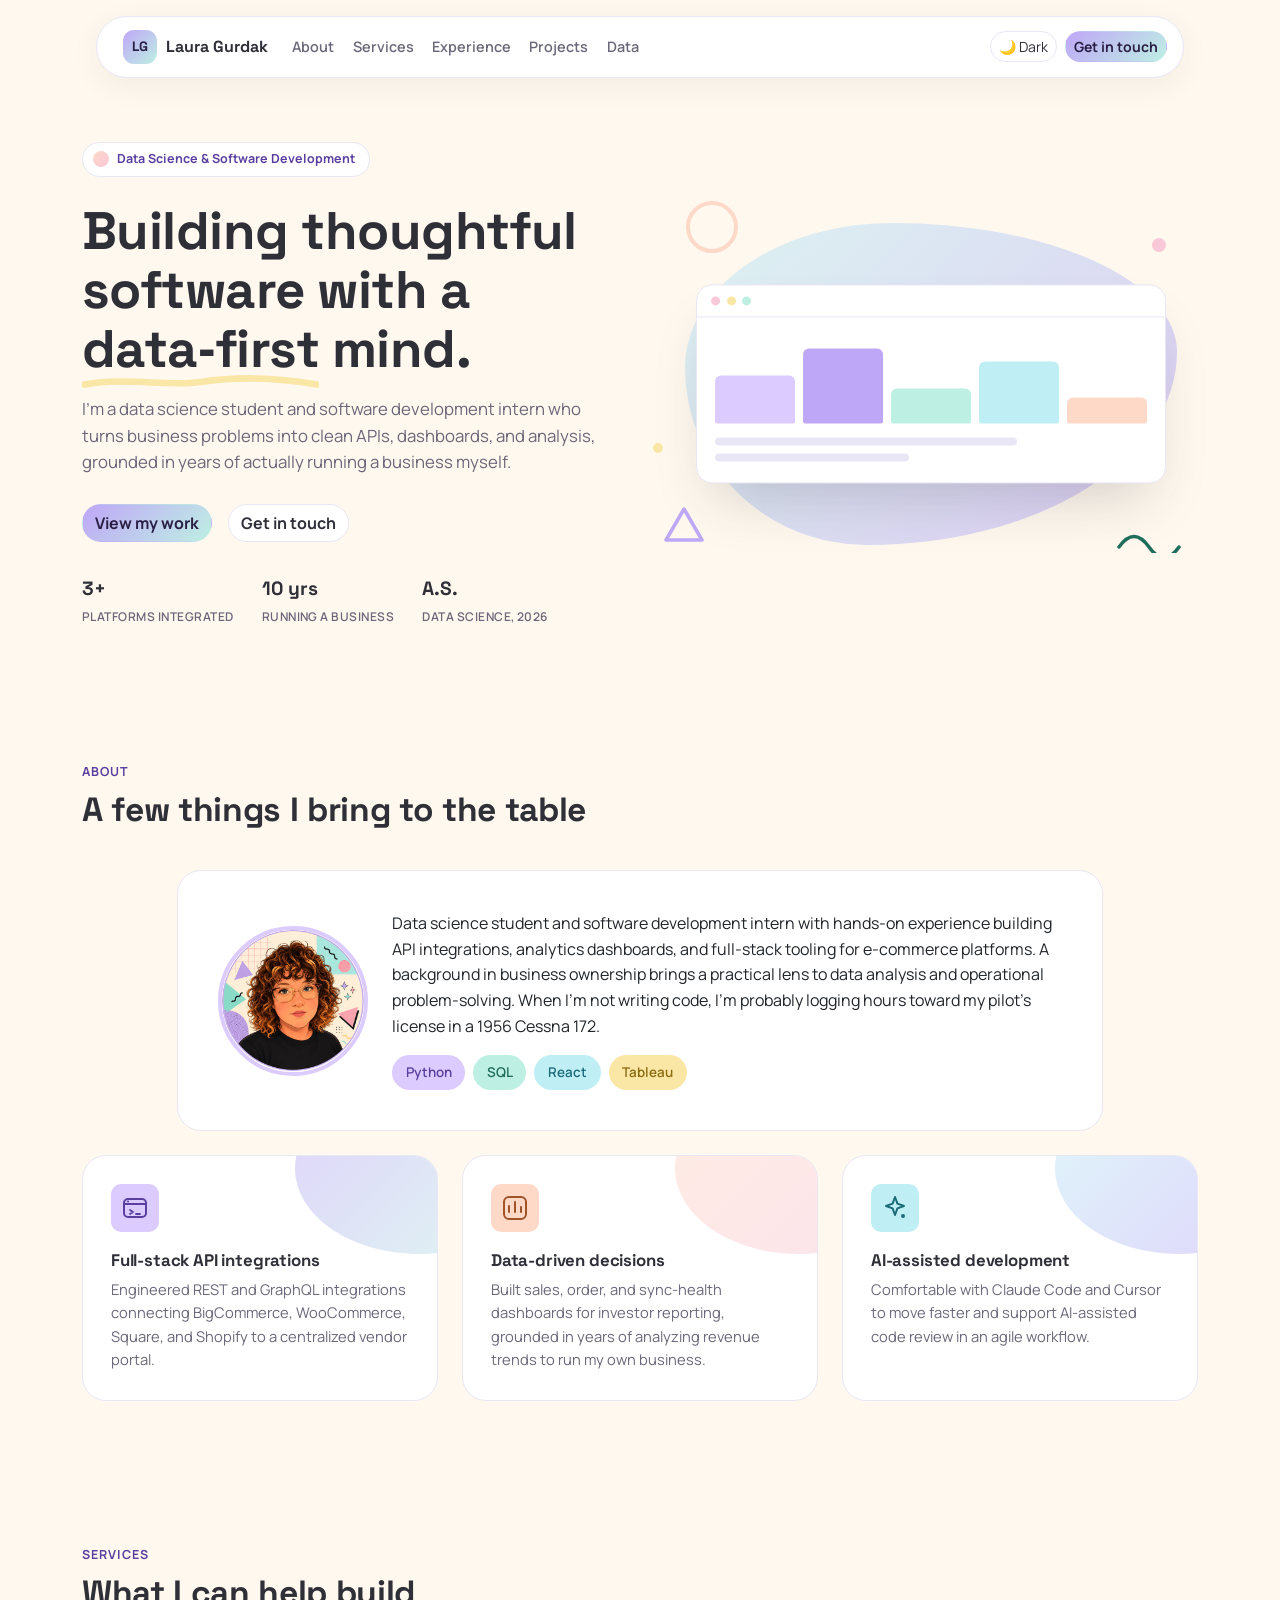
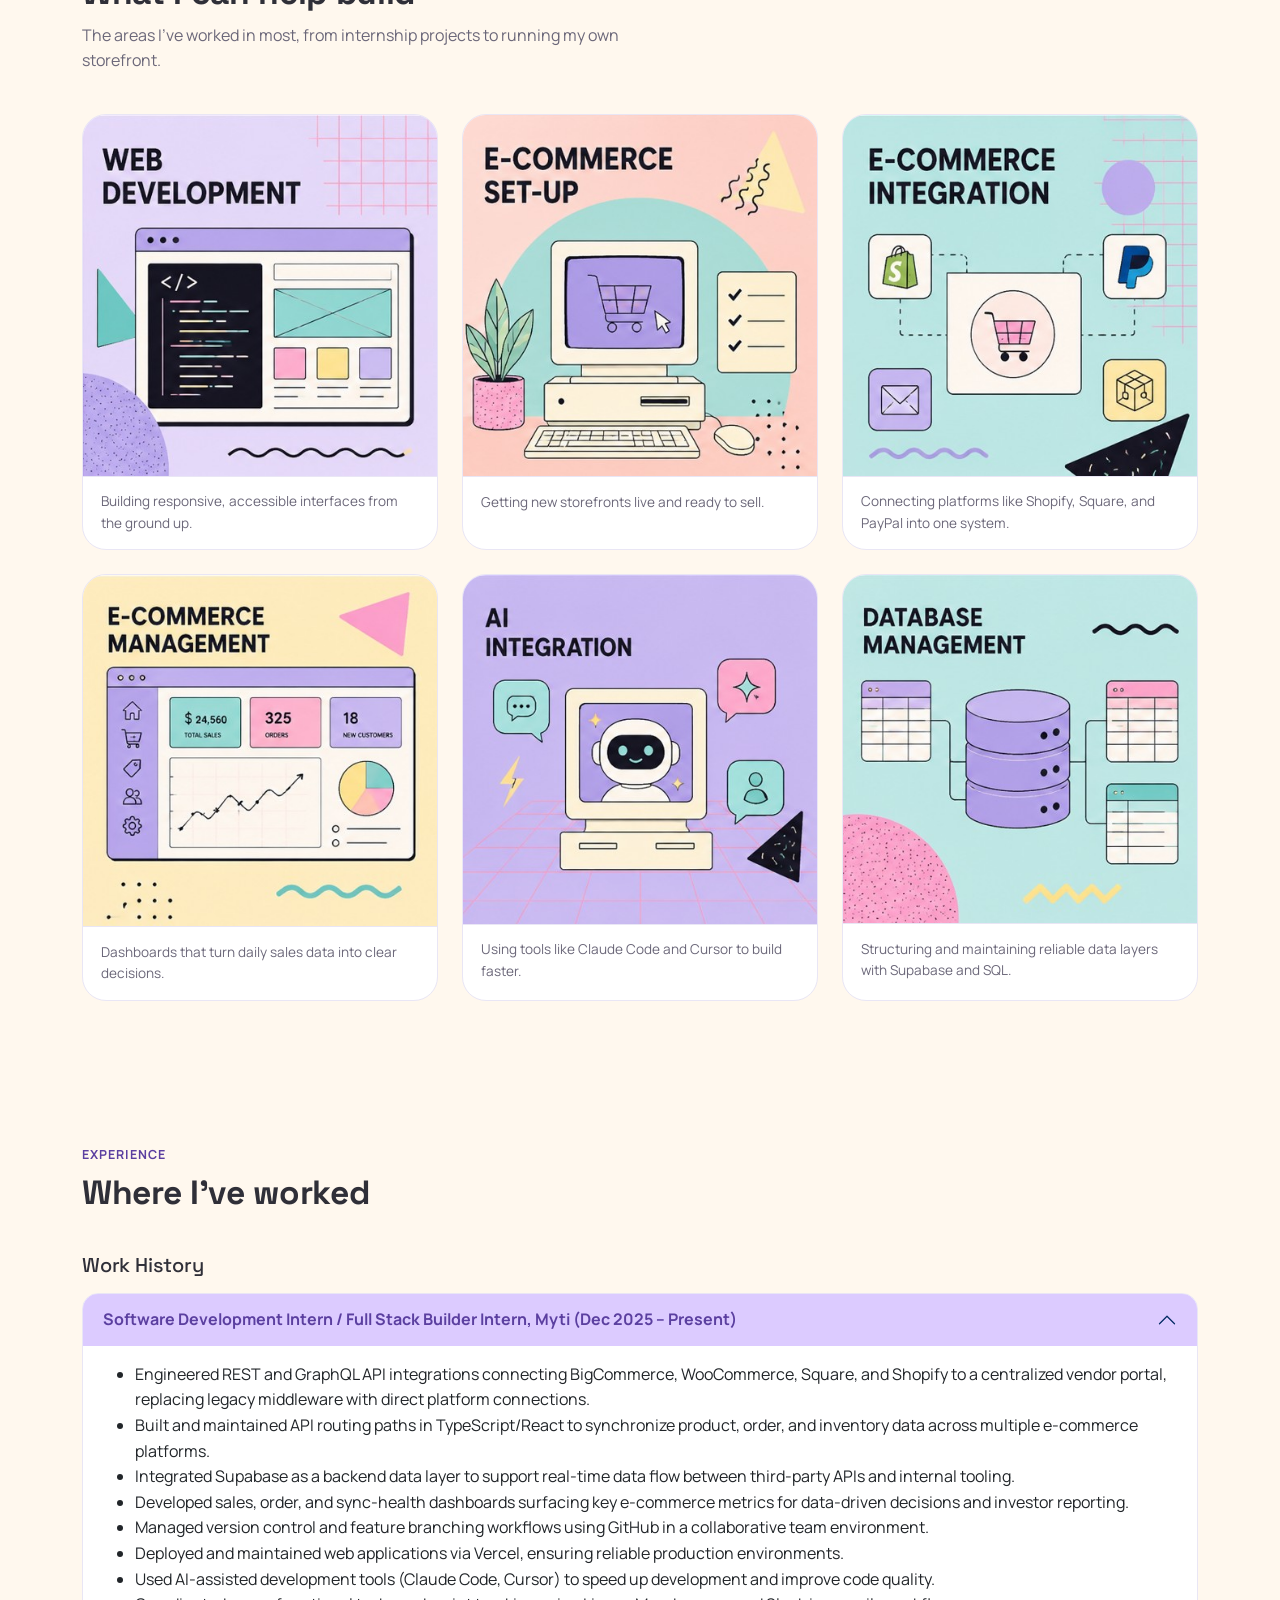
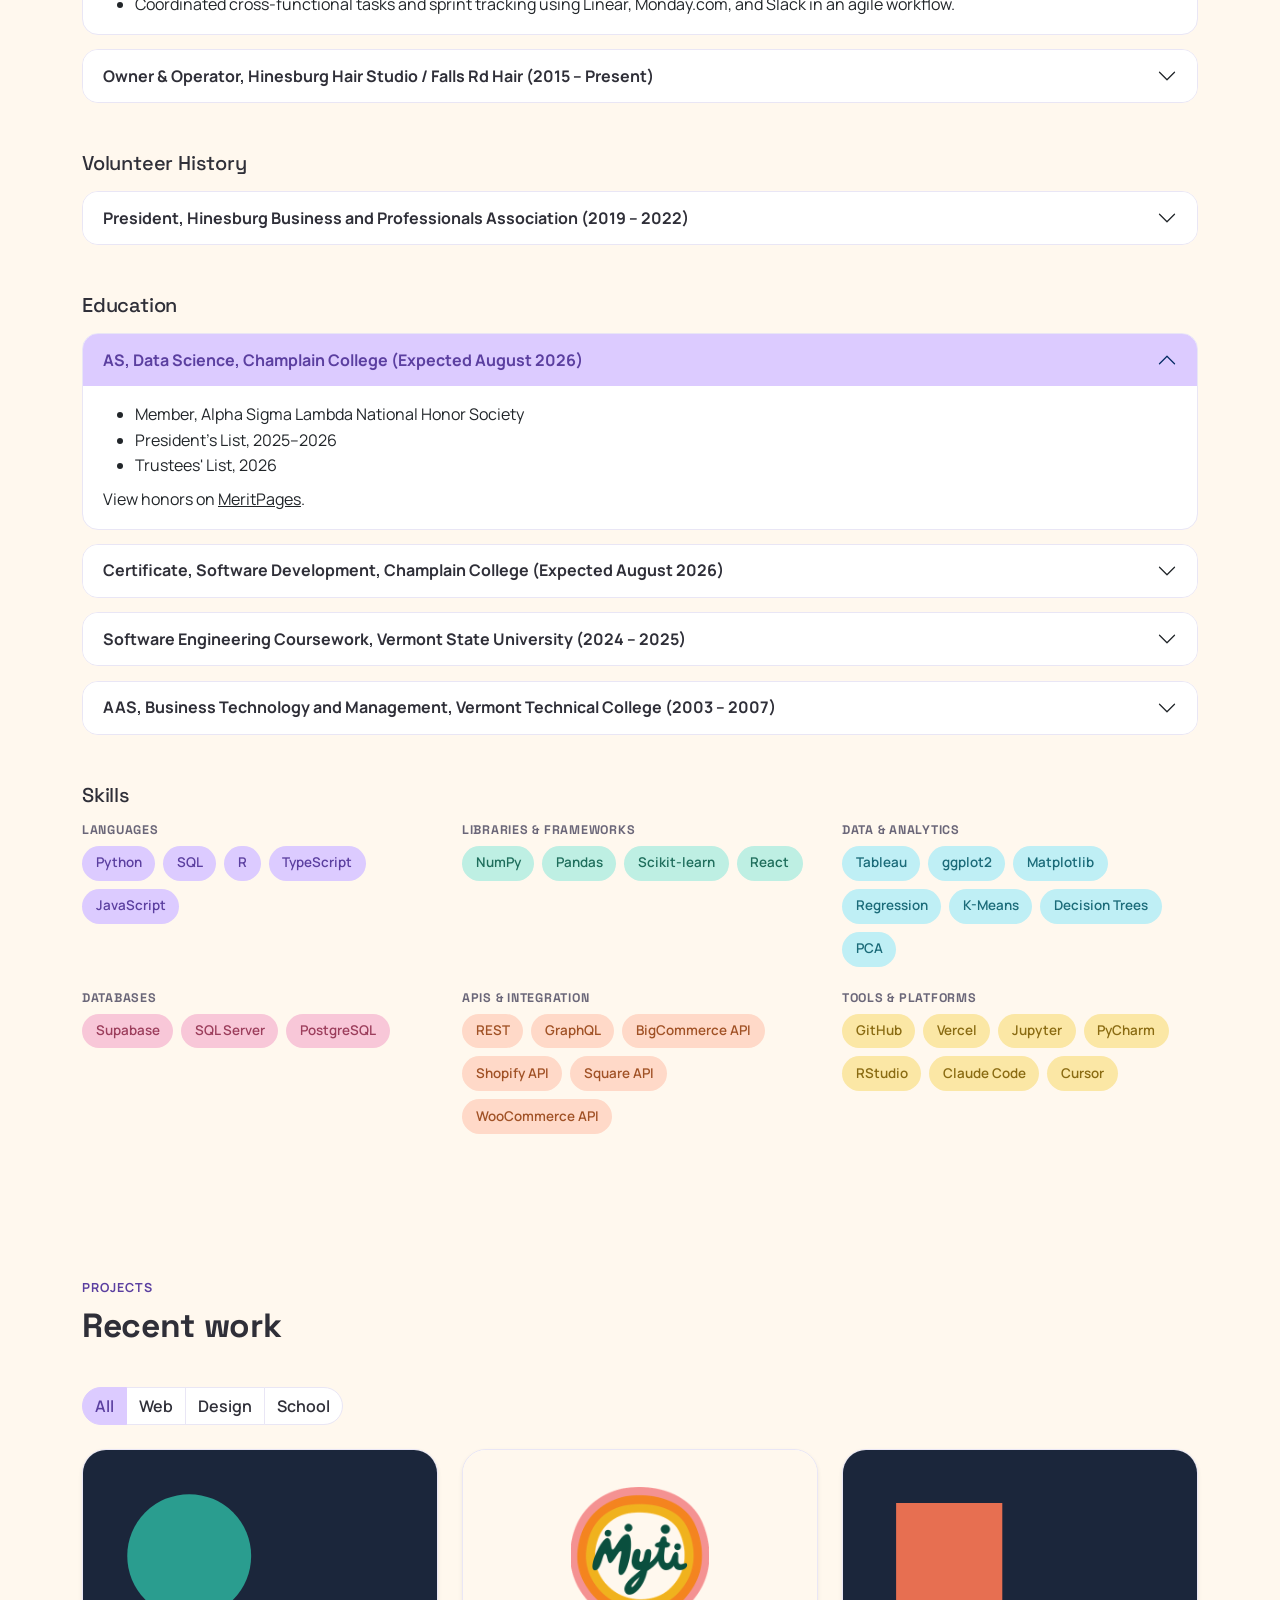
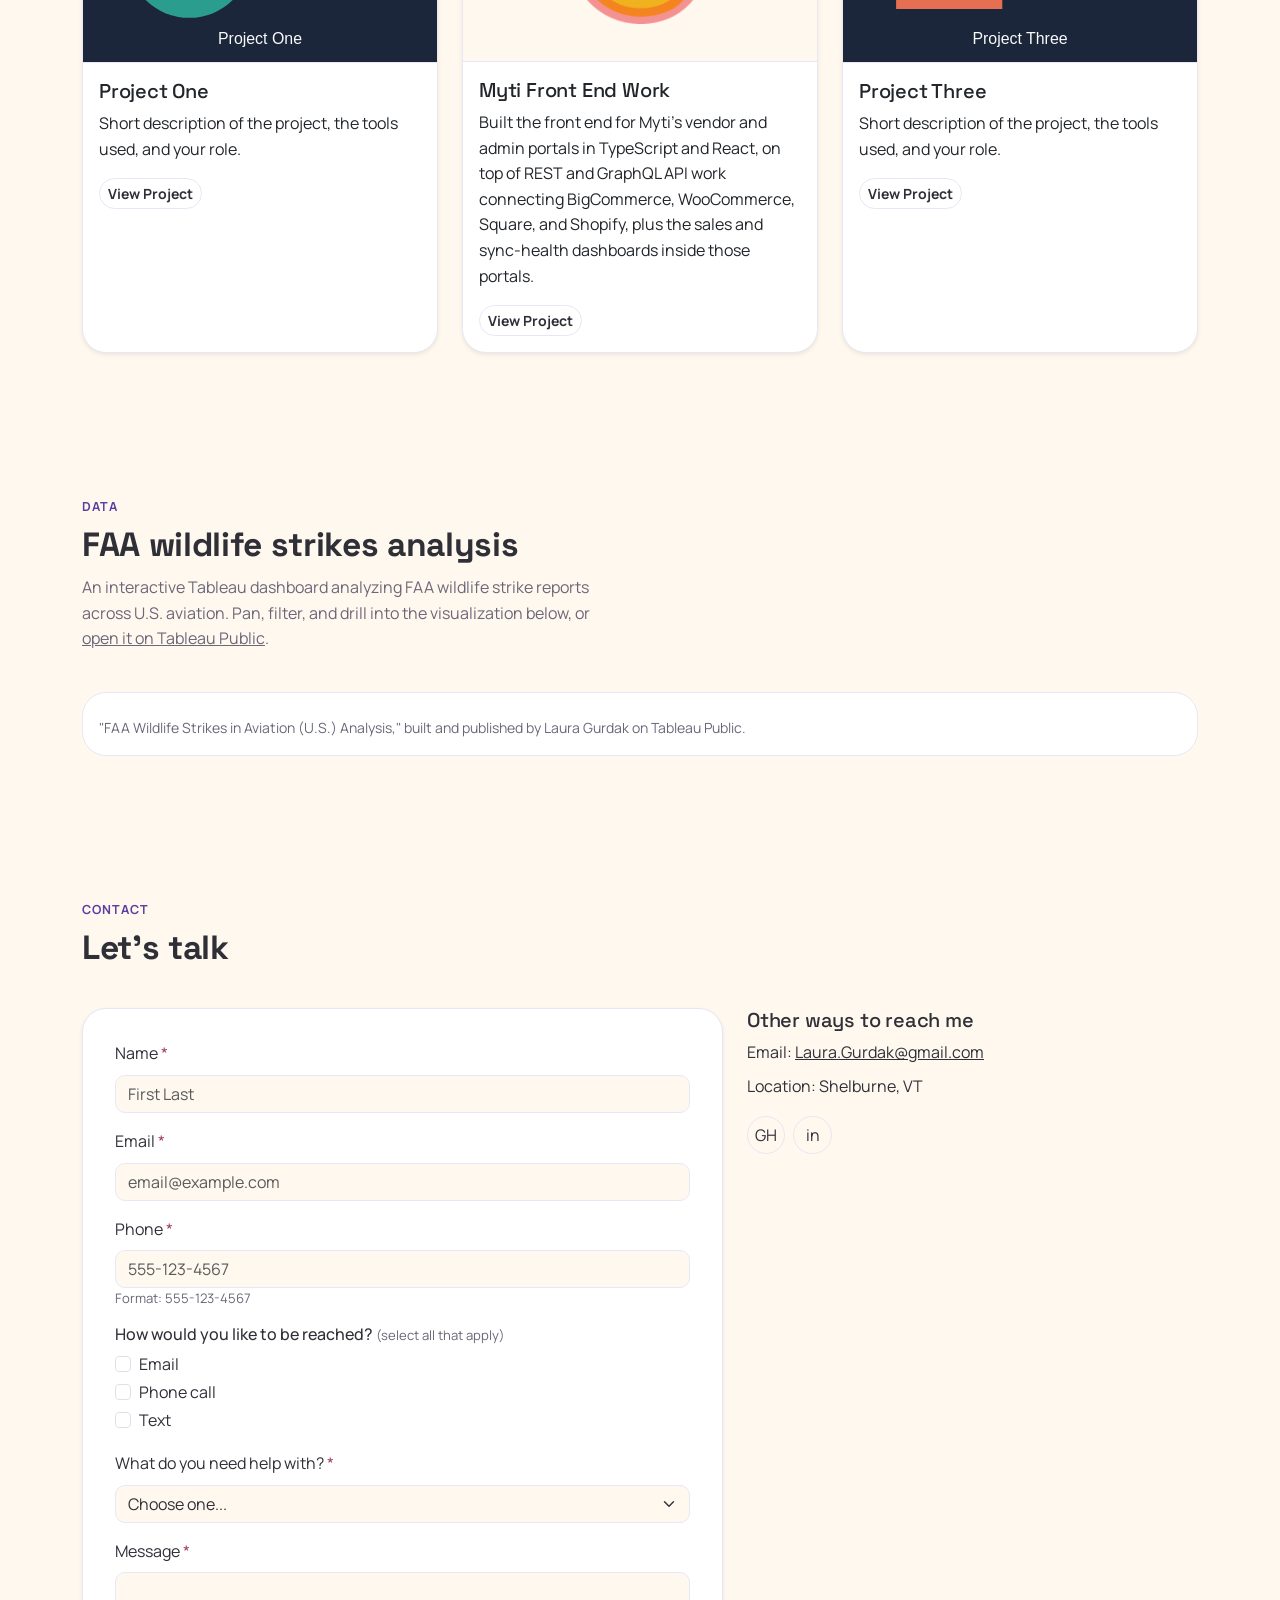
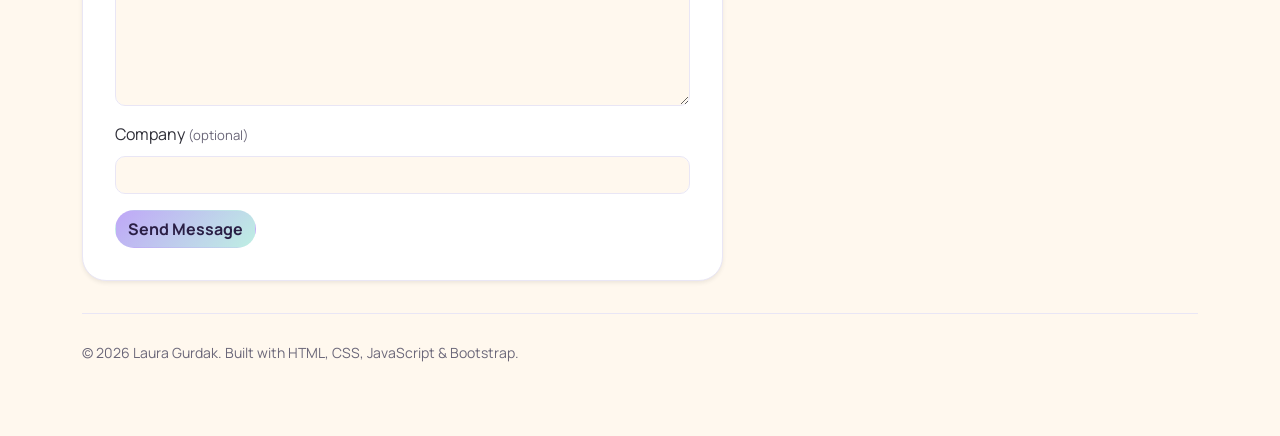
==== index.html @ e271d9fb "Remove trailing slashes on void elements for HTML5 validity W3C validator flagged XHTML-style self-c" ====
<!DOCTYPE html>
<html lang="en" data-bs-theme="light">
<head>
  <meta charset="UTF-8">
  <meta name="viewport" content="width=device-width, initial-scale=1.0">
  <title>Laura Gurdak | Interactive Resume</title>
  <meta name="description" content="Interactive resume and portfolio for Laura Gurdak, Data Science student at Champlain College.">
  <link rel="icon" type="image/svg+xml" href="images/favicon.svg">
  <link rel="icon" type="image/png" sizes="32x32" href="images/favicon-32.png">
  <link rel="apple-touch-icon" href="images/apple-touch-icon.png">
  <link href="https://cdn.jsdelivr.net/npm/bootstrap@5.3.3/dist/css/bootstrap.min.css" rel="stylesheet">
  <link rel="stylesheet" href="css/style.css">
</head>
<body data-bs-spy="scroll" data-bs-target="#primaryNav" data-bs-offset="120" tabindex="0">
  <a class="visually-hidden-focusable btn btn-dark position-absolute top-0 start-0 m-2" href="#main-content">Skip to main content</a>

  <!-- sticky nav: custom Bootstrap component combining navbar, navbar-nav,
       collapse/navbar-toggler, and btn classes into one persistent site-wide nav -->
  <div class="nav-shell">
    <nav class="navbar navbar-expand-lg site-nav" aria-label="Main navigation">
      <div class="container-fluid px-2">
        <a class="navbar-brand brand" href="#top">
          <span class="brand-mark" aria-hidden="true">LG</span>
          Laura Gurdak
        </a>
        <button class="navbar-toggler border-0" type="button" data-bs-toggle="collapse" data-bs-target="#mainNav" aria-controls="mainNav" aria-expanded="false" aria-label="Toggle navigation">
          <span class="navbar-toggler-icon"></span>
        </button>
        <div class="collapse navbar-collapse justify-content-between" id="mainNav">
          <ul class="navbar-nav" id="primaryNav">
            <li class="nav-item"><a class="nav-link" href="#about">About</a></li>
            <li class="nav-item"><a class="nav-link" href="#services">Services</a></li>
            <li class="nav-item"><a class="nav-link" href="#experience">Experience</a></li>
            <li class="nav-item"><a class="nav-link" href="#projects">Projects</a></li>
            <li class="nav-item"><a class="nav-link" href="#data">Data</a></li>
          </ul>
          <div class="d-flex align-items-center gap-2 mt-3 mt-lg-0 mb-2 mb-lg-0">
            <button id="themeToggle" type="button" class="btn btn-sm theme-toggle-btn" aria-pressed="false">🌙 Dark</button>
            <a href="#contact" class="btn btn-sm btn-gradient">Get in touch</a>
          </div>
        </div>
      </div>
    </nav>
  </div>

  <main id="main-content">
    <!-- Hero -->
    <section id="top" class="hero">
      <div class="container">
        <div class="row align-items-center g-5">
          <div class="col-12 col-lg-6">
            <span class="eyebrow-pill"><span class="swatch" aria-hidden="true"></span> Data Science &amp; Software Development</span>
            <h1>
              Building thoughtful software with a
              <span class="hero-underline">data&#8209;first<svg viewBox="0 0 200 12" preserveAspectRatio="none" aria-hidden="true"><path d="M2 8 C 40 2, 70 10, 100 6 S 160 2, 198 8" fill="none" stroke="var(--butter)" stroke-width="5" stroke-linecap="round"/></svg></span>
              mind.
            </h1>
            <p class="hero-sub">
              I'm a data science student and software development intern who turns business
              problems into clean APIs, dashboards, and analysis, grounded in years of actually
              running a business myself.
            </p>
            <div class="d-flex gap-3 flex-wrap">
              <a href="#projects" class="btn btn-gradient">View my work</a>
              <a href="#contact" class="btn btn-outline-theme">Get in touch</a>
            </div>
            <div class="hero-meta">
              <div><strong>3+</strong><span>Platforms integrated</span></div>
              <div><strong>10 yrs</strong><span>Running a business</span></div>
              <div><strong>A.S.</strong><span>Data Science, 2026</span></div>
            </div>
          </div>

          <div class="col-12 col-lg-6">
            <div class="hero-art" aria-hidden="true">
              <div class="hero-blob"></div>

              <svg class="deco deco-ring deco-float" viewBox="0 0 54 54"><circle cx="27" cy="27" r="24" fill="none" stroke="var(--peach)" stroke-width="4"/></svg>
              <div class="deco deco-dot-1"></div>
              <svg class="deco deco-triangle deco-float" width="40" height="36" viewBox="0 0 40 36"><path d="M20 2 L38 33 L2 33 Z" fill="none" stroke="var(--lavender)" stroke-width="3.5" stroke-linejoin="round"/></svg>
              <svg class="deco deco-squiggle" width="70" height="24" viewBox="0 0 70 24"><path d="M2 18 C 12 4, 22 4, 32 18 S 52 32, 62 18" fill="none" stroke="var(--mint-ink)" stroke-width="3.5" stroke-linecap="round"/></svg>
              <div class="deco deco-dot-2 deco-float"></div>

              <div class="hero-browser">
                <div class="hero-browser__chrome"><i></i><i></i><i></i></div>
                <div class="hero-browser__body">
                  <div class="hero-bars"><i></i><i></i><i></i><i></i><i></i></div>
                  <div class="hero-lines"><span></span><span></span></div>
                </div>
              </div>
            </div>
          </div>
        </div>
      </div>
    </section>

    <!-- About: intro card + highlight cards -->
    <section id="about" class="content-section" aria-labelledby="aboutHeading">
      <div class="container">
        <div class="section-head">
          <span class="section-eyebrow">About</span>
          <h2 id="aboutHeading" class="section-title">A few things I bring to the table</h2>
        </div>

        <div class="row justify-content-center mb-4">
          <div class="col-12 col-lg-10">
            <div class="card profile-card p-4">
              <div class="card-body d-lg-flex align-items-center gap-4">
                <figure class="mb-3 mb-lg-0 flex-shrink-0">
                  <img src="images/avatar.png" alt="Cartoon illustrated portrait of Laura Gurdak with curly hair and glasses, set against a pastel Memphis-pattern background" class="profile-card__avatar rounded-circle img-fluid mx-auto d-block" width="480" height="480">
                  <figcaption class="visually-hidden">Generated with ChatGPT (OpenAI) from a custom prompt by Laura Gurdak, 2026.</figcaption>
                </figure>
                <div>
                  <p class="mb-3">
                    Data science student and software development intern with hands-on experience building
                    API integrations, analytics dashboards, and full-stack tooling for e-commerce platforms.
                    A background in business ownership brings a practical lens to data analysis and
                    operational problem-solving. When I'm not writing code, I'm probably logging hours toward
                    my pilot's license in a 1956 Cessna 172.
                  </p>
                  <div class="d-flex flex-wrap gap-2">
                    <span class="chip chip-lilac">Python</span>
                    <span class="chip chip-mint">SQL</span>
                    <span class="chip chip-aqua">React</span>
                    <span class="chip chip-butter">Tableau</span>
                  </div>
                </div>
              </div>
            </div>
          </div>
        </div>

        <div class="row row-cols-1 row-cols-md-3 g-4">
          <div class="col">
            <div class="feature-card">
              <div class="feature-card__corner feature-card__corner--lav-mint"></div>
              <div class="feature-card__icon feature-card__icon--lilac">
                <svg width="26" height="26" viewBox="0 0 26 26" fill="none" aria-hidden="true"><rect x="2" y="4" width="22" height="18" rx="4" stroke="var(--lavender-ink)" stroke-width="2"/><path d="M2 9h22" stroke="var(--lavender-ink)" stroke-width="2"/><circle cx="6" cy="6.5" r="1" fill="var(--lavender-ink)"/><path d="M8 15l3 2-3 2M14 19h4" stroke="var(--lavender-ink)" stroke-width="1.8" stroke-linecap="round" stroke-linejoin="round"/></svg>
              </div>
              <h3>Full-stack API integrations</h3>
              <p>Engineered REST and GraphQL integrations connecting BigCommerce, WooCommerce, Square, and Shopify to a centralized vendor portal.</p>
            </div>
          </div>
          <div class="col">
            <div class="feature-card">
              <div class="feature-card__corner feature-card__corner--peach-pink"></div>
              <div class="feature-card__icon feature-card__icon--peach">
                <svg width="26" height="26" viewBox="0 0 26 26" fill="none" aria-hidden="true"><rect x="2" y="2" width="22" height="22" rx="5" stroke="var(--peach-ink)" stroke-width="2"/><path d="M7 17V11M13 17V7M19 17v-5" stroke="var(--peach-ink)" stroke-width="2" stroke-linecap="round"/></svg>
              </div>
              <h3>Data-driven decisions</h3>
              <p>Built sales, order, and sync-health dashboards for investor reporting, grounded in years of analyzing revenue trends to run my own business.</p>
            </div>
          </div>
          <div class="col">
            <div class="feature-card">
              <div class="feature-card__corner feature-card__corner--aqua-lav"></div>
              <div class="feature-card__icon feature-card__icon--aqua">
                <svg width="26" height="26" viewBox="0 0 26 26" fill="none" aria-hidden="true"><path d="M13 2l2.4 6.6L22 11l-6.6 2.4L13 20l-2.4-6.6L4 11l6.6-2.4L13 2z" stroke="var(--aqua-ink)" stroke-width="2" stroke-linejoin="round"/><circle cx="21" cy="21" r="2" fill="var(--aqua-ink)"/></svg>
              </div>
              <h3>AI-assisted development</h3>
              <p>Comfortable with Claude Code and Cursor to move faster and support AI-assisted code review in an agile workflow.</p>
            </div>
          </div>
        </div>
      </div>
    </section>

    <!-- Services: illustrated tiles -->
    <section id="services" class="content-section" aria-labelledby="servicesHeading">
      <div class="container">
        <div class="section-head">
          <span class="section-eyebrow">Services</span>
          <h2 id="servicesHeading" class="section-title">What I can help build</h2>
          <p>The areas I've worked in most, from internship projects to running my own storefront.</p>
          <p class="visually-hidden">Illustrations below generated with ChatGPT (OpenAI) from custom prompts by Laura Gurdak, 2026.</p>
        </div>

        <div class="row row-cols-1 row-cols-sm-2 row-cols-lg-3 g-4">
          <div class="col">
            <figure class="service-tile m-0">
              <img src="images/services1.jpg" alt="Illustration of a browser window with a code editor and layout blocks, representing web development" class="img-fluid" loading="lazy">
              <figcaption>Building responsive, accessible interfaces from the ground up. <span class="figcaption-credit">(ChatGPT-generated illustration)</span></figcaption>
            </figure>
          </div>
          <div class="col">
            <figure class="service-tile m-0">
              <img src="images/services2.jpg" alt="Illustration of a desktop computer displaying a shopping cart icon, representing e-commerce set up" class="img-fluid" loading="lazy">
              <figcaption>Getting new storefronts live and ready to sell. <span class="figcaption-credit">(ChatGPT-generated illustration)</span></figcaption>
            </figure>
          </div>
          <div class="col">
            <figure class="service-tile m-0">
              <img src="images/services3.jpg" alt="Illustration of a shopping cart connected to Shopify, PayPal, email, and shipping icons, representing e-commerce integration" class="img-fluid" loading="lazy">
              <figcaption>Connecting platforms like Shopify, Square, and PayPal into one system. <span class="figcaption-credit">(ChatGPT-generated illustration)</span></figcaption>
            </figure>
          </div>
          <div class="col">
            <figure class="service-tile m-0">
              <img src="images/services4.jpg" alt="Illustration of a dashboard with sales totals, order counts, and a trend chart, representing e-commerce management" class="img-fluid" loading="lazy">
              <figcaption>Dashboards that turn daily sales data into clear decisions. <span class="figcaption-credit">(ChatGPT-generated illustration)</span></figcaption>
            </figure>
          </div>
          <div class="col">
            <figure class="service-tile m-0">
              <img src="images/services5.jpg" alt="Illustration of a friendly robot assistant on a computer screen, representing AI integration" class="img-fluid" loading="lazy">
              <figcaption>Using tools like Claude Code and Cursor to build faster. <span class="figcaption-credit">(ChatGPT-generated illustration)</span></figcaption>
            </figure>
          </div>
          <div class="col">
            <figure class="service-tile m-0">
              <img src="images/services6.jpg" alt="Illustration of a database connected to data tables, representing database management" class="img-fluid" loading="lazy">
              <figcaption>Structuring and maintaining reliable data layers with Supabase and SQL. <span class="figcaption-credit">(ChatGPT-generated illustration)</span></figcaption>
            </figure>
          </div>
        </div>
      </div>
    </section>

    <!-- Experience: work history, education, and skills -->
    <section id="experience" class="content-section" aria-labelledby="experienceHeading">
      <div class="container">
        <div class="section-head">
          <span class="section-eyebrow">Experience</span>
          <h2 id="experienceHeading" class="section-title">Where I've worked</h2>
        </div>

        <div class="mb-5">
          <h3 class="h5 mb-3">Work History</h3>
          <div class="accordion" id="experienceAccordion">
            <div class="accordion-item">
              <h4 class="accordion-header" id="exp1Heading">
                <button class="accordion-button" type="button" data-bs-toggle="collapse" data-bs-target="#exp1Collapse" aria-expanded="true" aria-controls="exp1Collapse">
                  Software Development Intern / Full Stack Builder Intern, Myti (Dec 2025 &ndash; Present)
                </button>
              </h4>
              <div id="exp1Collapse" class="accordion-collapse collapse show" role="region" aria-labelledby="exp1Heading" data-bs-parent="#experienceAccordion">
                <div class="accordion-body">
                  <ul class="mb-0">
                    <li>Engineered REST and GraphQL API integrations connecting BigCommerce, WooCommerce, Square, and Shopify to a centralized vendor portal, replacing legacy middleware with direct platform connections.</li>
                    <li>Built and maintained API routing paths in TypeScript/React to synchronize product, order, and inventory data across multiple e-commerce platforms.</li>
                    <li>Integrated Supabase as a backend data layer to support real-time data flow between third-party APIs and internal tooling.</li>
                    <li>Developed sales, order, and sync-health dashboards surfacing key e-commerce metrics for data-driven decisions and investor reporting.</li>
                    <li>Managed version control and feature branching workflows using GitHub in a collaborative team environment.</li>
                    <li>Deployed and maintained web applications via Vercel, ensuring reliable production environments.</li>
                    <li>Used AI-assisted development tools (Claude Code, Cursor) to speed up development and improve code quality.</li>
                    <li>Coordinated cross-functional tasks and sprint tracking using Linear, Monday.com, and Slack in an agile workflow.</li>
                  </ul>
                </div>
              </div>
            </div>
            <div class="accordion-item">
              <h4 class="accordion-header" id="exp2Heading">
                <button class="accordion-button collapsed" type="button" data-bs-toggle="collapse" data-bs-target="#exp2Collapse" aria-expanded="false" aria-controls="exp2Collapse">
                  Owner &amp; Operator, Hinesburg Hair Studio / Falls Rd Hair (2015 &ndash; Present)
                </button>
              </h4>
              <div id="exp2Collapse" class="accordion-collapse collapse" role="region" aria-labelledby="exp2Heading" data-bs-parent="#experienceAccordion">
                <div class="accordion-body">
                  <ul class="mb-0">
                    <li>Owned and operated a client-facing service business, managing payroll, scheduling, inventory, vendor relationships, and financial reporting.</li>
                    <li>Analyzed revenue trends and operational data to inform staffing decisions and service pricing strategy.</li>
                    <li>Transitioned to independent practice in 2025.</li>
                  </ul>
                </div>
              </div>
            </div>
          </div>
        </div>

        <div class="mb-5">
          <h3 class="h5 mb-3">Volunteer History</h3>
          <div class="accordion" id="volunteerAccordion">
            <div class="accordion-item">
              <h4 class="accordion-header" id="volunteer1Heading">
                <button class="accordion-button collapsed" type="button" data-bs-toggle="collapse" data-bs-target="#volunteer1Collapse" aria-expanded="false" aria-controls="volunteer1Collapse">
                  President, Hinesburg Business and Professionals Association (2019 &ndash; 2022)
                </button>
              </h4>
              <div id="volunteer1Collapse" class="accordion-collapse collapse" role="region" aria-labelledby="volunteer1Heading" data-bs-parent="#volunteerAccordion">
                <div class="accordion-body">
                  <ul class="mb-0">
                    <li>Led a regional professional organization overseeing member engagement, event coordination, and community business advocacy.</li>
                    <li>Managed organizational communications, scheduling, and stakeholder relations across the local business community.</li>
                    <li>Co-organized a community economic stimulus event during the 2020 pandemic shutdown to support local Hinesburg businesses.</li>
                  </ul>
                </div>
              </div>
            </div>
          </div>
        </div>

        <div class="mb-5">
          <h3 class="h5 mb-3">Education</h3>
          <div class="accordion" id="educationAccordion">
            <div class="accordion-item">
              <h4 class="accordion-header" id="edu1Heading">
                <button class="accordion-button" type="button" data-bs-toggle="collapse" data-bs-target="#edu1Collapse" aria-expanded="true" aria-controls="edu1Collapse">
                  AS, Data Science, Champlain College (Expected August 2026)
                </button>
              </h4>
              <div id="edu1Collapse" class="accordion-collapse collapse show" role="region" aria-labelledby="edu1Heading" data-bs-parent="#educationAccordion">
                <div class="accordion-body">
                  <ul class="mb-2">
                    <li>Member, Alpha Sigma Lambda National Honor Society</li>
                    <li>President's List, 2025&ndash;2026</li>
                    <li>Trustees' List, 2026</li>
                  </ul>
                  <p class="mb-0">View honors on <a href="https://meritpages.com/lauragurdak" target="_blank" rel="noopener noreferrer">MeritPages</a>.</p>
                </div>
              </div>
            </div>
            <div class="accordion-item">
              <h4 class="accordion-header" id="edu2Heading">
                <button class="accordion-button collapsed" type="button" data-bs-toggle="collapse" data-bs-target="#edu2Collapse" aria-expanded="false" aria-controls="edu2Collapse">
                  Certificate, Software Development, Champlain College (Expected August 2026)
                </button>
              </h4>
              <div id="edu2Collapse" class="accordion-collapse collapse" role="region" aria-labelledby="edu2Heading" data-bs-parent="#educationAccordion">
                <div class="accordion-body">
                  <p class="mb-0">Pursued alongside the A.S. in Data Science at Champlain College Online.</p>
                </div>
              </div>
            </div>
            <div class="accordion-item">
              <h4 class="accordion-header" id="edu3Heading">
                <button class="accordion-button collapsed" type="button" data-bs-toggle="collapse" data-bs-target="#edu3Collapse" aria-expanded="false" aria-controls="edu3Collapse">
                  Software Engineering Coursework, Vermont State University (2024 &ndash; 2025)
                </button>
              </h4>
              <div id="edu3Collapse" class="accordion-collapse collapse" role="region" aria-labelledby="edu3Heading" data-bs-parent="#educationAccordion">
                <div class="accordion-body">
                  <ul class="mb-0">
                    <li>President's List, 2024&ndash;2025</li>
                  </ul>
                </div>
              </div>
            </div>
            <div class="accordion-item">
              <h4 class="accordion-header" id="edu4Heading">
                <button class="accordion-button collapsed" type="button" data-bs-toggle="collapse" data-bs-target="#edu4Collapse" aria-expanded="false" aria-controls="edu4Collapse">
                  AAS, Business Technology and Management, Vermont Technical College (2003 &ndash; 2007)
                </button>
              </h4>
              <div id="edu4Collapse" class="accordion-collapse collapse" role="region" aria-labelledby="edu4Heading" data-bs-parent="#educationAccordion">
                <div class="accordion-body">
                  <ul class="mb-0">
                    <li>Dean's List, 2005&ndash;2007</li>
                  </ul>
                </div>
              </div>
            </div>
          </div>
        </div>

        <div>
          <h3 class="h5 mb-3">Skills</h3>
          <div class="row row-cols-1 row-cols-md-2 row-cols-lg-3 g-4">
            <div class="col">
              <h4 class="h6 text-uppercase skill-group-label mb-2">Languages</h4>
              <div class="d-flex flex-wrap gap-2">
                <span class="chip chip-lilac">Python</span>
                <span class="chip chip-lilac">SQL</span>
                <span class="chip chip-lilac">R</span>
                <span class="chip chip-lilac">TypeScript</span>
                <span class="chip chip-lilac">JavaScript</span>
              </div>
            </div>
            <div class="col">
              <h4 class="h6 text-uppercase skill-group-label mb-2">Libraries &amp; Frameworks</h4>
              <div class="d-flex flex-wrap gap-2">
                <span class="chip chip-mint">NumPy</span>
                <span class="chip chip-mint">Pandas</span>
                <span class="chip chip-mint">Scikit-learn</span>
                <span class="chip chip-mint">React</span>
              </div>
            </div>
            <div class="col">
              <h4 class="h6 text-uppercase skill-group-label mb-2">Data &amp; Analytics</h4>
              <div class="d-flex flex-wrap gap-2">
                <span class="chip chip-aqua">Tableau</span>
                <span class="chip chip-aqua">ggplot2</span>
                <span class="chip chip-aqua">Matplotlib</span>
                <span class="chip chip-aqua">Regression</span>
                <span class="chip chip-aqua">K-Means</span>
                <span class="chip chip-aqua">Decision Trees</span>
                <span class="chip chip-aqua">PCA</span>
              </div>
            </div>
            <div class="col">
              <h4 class="h6 text-uppercase skill-group-label mb-2">Databases</h4>
              <div class="d-flex flex-wrap gap-2">
                <span class="chip chip-blush">Supabase</span>
                <span class="chip chip-blush">SQL Server</span>
                <span class="chip chip-blush">PostgreSQL</span>
              </div>
            </div>
            <div class="col">
              <h4 class="h6 text-uppercase skill-group-label mb-2">APIs &amp; Integration</h4>
              <div class="d-flex flex-wrap gap-2">
                <span class="chip chip-peach">REST</span>
                <span class="chip chip-peach">GraphQL</span>
                <span class="chip chip-peach">BigCommerce API</span>
                <span class="chip chip-peach">Shopify API</span>
                <span class="chip chip-peach">Square API</span>
                <span class="chip chip-peach">WooCommerce API</span>
              </div>
            </div>
            <div class="col">
              <h4 class="h6 text-uppercase skill-group-label mb-2">Tools &amp; Platforms</h4>
              <div class="d-flex flex-wrap gap-2">
                <span class="chip chip-butter">GitHub</span>
                <span class="chip chip-butter">Vercel</span>
                <span class="chip chip-butter">Jupyter</span>
                <span class="chip chip-butter">PyCharm</span>
                <span class="chip chip-butter">RStudio</span>
                <span class="chip chip-butter">Claude Code</span>
                <span class="chip chip-butter">Cursor</span>
              </div>
            </div>
          </div>
        </div>
      </div>
    </section>

    <!-- Projects: filterable portfolio grid -->
    <section id="projects" class="content-section" aria-labelledby="projectsHeading">
      <div class="container">
        <div class="section-head">
          <span class="section-eyebrow">Projects</span>
          <h2 id="projectsHeading" class="section-title">Recent work</h2>
        </div>

        <div class="filter-bar btn-group mb-4 flex-wrap" role="group" aria-label="Filter projects by category">
          <button type="button" class="btn active" data-filter="all" aria-pressed="true">All</button>
          <button type="button" class="btn" data-filter="web" aria-pressed="false">Web</button>
          <button type="button" class="btn" data-filter="design" aria-pressed="false">Design</button>
          <button type="button" class="btn" data-filter="school" aria-pressed="false">School</button>
        </div>

        <div class="row row-cols-1 row-cols-md-2 row-cols-lg-3 g-4">
          <div class="col" data-category="web">
            <div class="card project-card shadow-sm h-100">
              <figure class="mb-0">
                <img src="images/project-1.svg" class="img-fluid w-100" alt="Placeholder thumbnail representing Project One">
                <figcaption class="visually-hidden">Project One thumbnail</figcaption>
              </figure>
              <div class="card-body">
                <h3 class="h5 card-title">Project One</h3>
                <p class="card-text">Short description of the project, the tools used, and your role.</p>
                <a href="#" class="btn btn-sm btn-outline-theme">View Project</a>
              </div>
            </div>
          </div>
          <div class="col" data-category="web">
            <div class="card project-card shadow-sm h-100">
              <figure class="mb-0 project-thumb-logo">
                <img src="images/myti-logo.png" alt="Myti logo" loading="lazy">
                <figcaption class="visually-hidden">Myti logo, courtesy of <a href="https://myti.com" target="_blank" rel="noopener noreferrer">myti.com</a></figcaption>
              </figure>
              <div class="card-body">
                <h3 class="h5 card-title">Myti Front End Work</h3>
                <p class="card-text">Built the front end for Myti's vendor and admin portals in TypeScript and React, on top of REST and GraphQL API work connecting BigCommerce, WooCommerce, Square, and Shopify, plus the sales and sync-health dashboards inside those portals.</p>
                <a href="https://myti.com" target="_blank" rel="noopener noreferrer" class="btn btn-sm btn-outline-theme">View Project</a>
              </div>
            </div>
          </div>
          <div class="col" data-category="school">
            <div class="card project-card shadow-sm h-100">
              <figure class="mb-0">
                <img src="images/project-3.svg" class="img-fluid w-100" alt="Placeholder thumbnail representing Project Three">
                <figcaption class="visually-hidden">Project Three thumbnail</figcaption>
              </figure>
              <div class="card-body">
                <h3 class="h5 card-title">Project Three</h3>
                <p class="card-text">Short description of the project, the tools used, and your role.</p>
                <a href="#" class="btn btn-sm btn-outline-theme">View Project</a>
              </div>
            </div>
          </div>
        </div>
      </div>
    </section>

    <!-- Data: embedded Tableau Public dashboard -->
    <section id="data" class="content-section" aria-labelledby="dataHeading">
      <div class="container">
        <div class="section-head">
          <span class="section-eyebrow">Data</span>
          <h2 id="dataHeading" class="section-title">FAA wildlife strikes analysis</h2>
          <p>
            An interactive Tableau dashboard analyzing FAA wildlife strike reports across U.S. aviation.
            Pan, filter, and drill into the visualization below, or
            <a href="https://public.tableau.com/views/FAAWildlifeStrikesinAviationU_S_Analysis/Dashboard1" target="_blank" rel="noopener noreferrer">open it on Tableau Public</a>.
          </p>
        </div>
        <figure class="tableau-embed mb-0">
          <script type="module" src="https://public.tableau.com/javascripts/api/tableau.embedding.3.latest.min.js"></script>
          <tableau-viz
            id="wildlifeStrikesViz"
            src="https://public.tableau.com/views/FAAWildlifeStrikesinAviationU_S_Analysis/Dashboard1"
            width="100%"
            height="800"
            hide-tabs
            toolbar="bottom">
          </tableau-viz>
          <noscript>
            <p>This dashboard requires JavaScript. View it directly on
              <a href="https://public.tableau.com/views/FAAWildlifeStrikesinAviationU_S_Analysis/Dashboard1" target="_blank" rel="noopener noreferrer">Tableau Public</a>.
            </p>
          </noscript>
          <figcaption class="mt-2 small">
            "FAA Wildlife Strikes in Aviation (U.S.) Analysis," built and published by Laura Gurdak on Tableau Public.
          </figcaption>
        </figure>
      </div>
    </section>

    <!-- Contact: validated form + alternate contact methods -->
    <section id="contact" class="content-section" aria-labelledby="contactHeading">
      <div class="container">
        <div class="section-head">
          <span class="section-eyebrow">Contact</span>
          <h2 id="contactHeading" class="section-title">Let's talk</h2>
        </div>

        <div class="row">
          <div class="col-12 col-lg-7">
            <div id="formSuccess" class="alert alert-success d-none" role="alert">
              Thanks for reaching out! I'll get back to you soon.
            </div>
            <div id="formError" class="alert alert-danger d-none" role="alert">
              Something went wrong sending your message. Try again, or email me directly at
              <a href="mailto:Laura.Gurdak@gmail.com">Laura.Gurdak@gmail.com</a>.
            </div>

            <!-- TODO: replace YOUR_FORM_ID with a real Formspree endpoint (see js/script.js) -->
            <form class="contact-form needs-validation shadow-sm" action="https://formspree.io/f/YOUR_FORM_ID" method="POST" novalidate>
              <input type="text" name="_gotcha" class="d-none" tabindex="-1" autocomplete="off" aria-hidden="true">
              <input type="hidden" name="_subject" value="New message from lauragurdak.com">

              <div class="mb-3">
                <label for="contactName" class="form-label">Name <span class="required-tag">*</span></label>
                <input type="text" class="form-control" id="contactName" name="name" placeholder="First Last" required>
                <div class="invalid-feedback">Please enter your name.</div>
              </div>

              <div class="mb-3">
                <label for="contactEmail" class="form-label">Email <span class="required-tag">*</span></label>
                <input type="email" class="form-control" id="contactEmail" name="email" placeholder="email@example.com" required>
                <div class="invalid-feedback">That's not a valid email address.</div>
              </div>

              <div class="mb-3">
                <label for="contactPhone" class="form-label">Phone <span class="required-tag">*</span></label>
                <input type="tel" class="form-control" id="contactPhone" name="phone" placeholder="555-123-4567" pattern="[0-9]{3}-[0-9]{3}-[0-9]{4}" required>
                <div class="form-hint">Format: 555-123-4567</div>
                <div class="invalid-feedback">That's not a valid phone number. Use the format 555-123-4567.</div>
              </div>

              <fieldset class="mb-3">
                <legend class="form-label h6">How would you like to be reached? <span class="form-hint">(select all that apply)</span></legend>
                <div class="form-check">
                  <input class="form-check-input" type="checkbox" name="contact-method" value="email" id="contactMethodEmail">
                  <label class="form-check-label" for="contactMethodEmail">Email</label>
                </div>
                <div class="form-check">
                  <input class="form-check-input" type="checkbox" name="contact-method" value="phone" id="contactMethodPhone">
                  <label class="form-check-label" for="contactMethodPhone">Phone call</label>
                </div>
                <div class="form-check">
                  <input class="form-check-input" type="checkbox" name="contact-method" value="text" id="contactMethodText">
                  <label class="form-check-label" for="contactMethodText">Text</label>
                </div>
              </fieldset>

              <div class="mb-3">
                <label for="projectType" class="form-label">What do you need help with? <span class="required-tag">*</span></label>
                <select class="form-select" id="projectType" name="project-type" required>
                  <option value="" selected disabled>Choose one...</option>
                  <option value="hire-me">Hire Laura Gurdak</option>
                  <option value="web-dev">Web Development</option>
                  <option value="ecommerce-setup">E-Commerce Set-Up</option>
                  <option value="ecommerce-integration">E-Commerce Integration</option>
                  <option value="ecommerce-management">E-Commerce Management</option>
                  <option value="ai-integration">AI Integration</option>
                  <option value="database">Database Management</option>
                  <option value="other">Other</option>
                </select>
                <div class="invalid-feedback">Please choose an option.</div>
              </div>

              <div class="mb-3">
                <label for="contactMessage" class="form-label">Message <span class="required-tag">*</span></label>
                <textarea class="form-control" id="contactMessage" name="message" rows="5" required></textarea>
                <div class="invalid-feedback">Please enter a message.</div>
              </div>

              <div class="mb-3">
                <label for="contactCompany" class="form-label">Company <span class="optional-tag">(optional)</span></label>
                <input type="text" class="form-control" id="contactCompany" name="company">
              </div>

              <button type="submit" class="btn btn-gradient">Send Message</button>
            </form>
          </div>

          <div class="col-12 col-lg-5 mt-4 mt-lg-0">
            <h3 class="h5">Other ways to reach me</h3>
            <ul class="list-unstyled">
              <li class="mb-2">Email: <a href="mailto:Laura.Gurdak@gmail.com">Laura.Gurdak@gmail.com</a></li>
              <li class="mb-2">Location: Shelburne, VT</li>
            </ul>
            <div class="social-links d-flex gap-2 mt-3">
              <a href="https://github.com/el-em-g" target="_blank" rel="noopener noreferrer" class="btn" aria-label="Laura Gurdak on GitHub">GH</a>
              <a href="https://www.linkedin.com/in/laura-gurdak-lmg" target="_blank" rel="noopener noreferrer" class="btn" aria-label="Laura Gurdak on LinkedIn">in</a>
            </div>
          </div>
        </div>

        <footer class="site-footer-inline">
          <p class="mb-0 small">&copy; 2026 Laura Gurdak. Built with HTML, CSS, JavaScript &amp; Bootstrap.</p>
        </footer>
      </div>
    </section>
  </main>

  <script src="https://cdn.jsdelivr.net/npm/bootstrap@5.3.3/dist/js/bootstrap.bundle.min.js"></script>
  <script src="js/script.js"></script>
</body>
</html>
---- css/style.css ----
/* self-hosted fonts, no external requests */
@font-face {
  font-family: "Manrope";
  font-weight: 400 800;
  font-style: normal;
  font-display: swap;
  src: url("../fonts/manrope.woff2") format("woff2");
}

@font-face {
  font-family: "Space Grotesk";
  font-weight: 500 700;
  font-style: normal;
  font-display: swap;
  src: url("../fonts/spacegrotesk.woff2") format("woff2");
}

:root {
  --cream: #fff8ee;
  --white: #ffffff;
  --charcoal: #2f2f38;
  --ink-soft: #6b6779;
  --border: #e9e6f5;

  --lavender: #bfa7f7;
  --lilac: #dccbff;
  --mint: #beefe3;
  --aqua: #bfeff5;
  --blush: #f8c7d8;
  --peach: #ffd9c8;
  --butter: #fbe7a5;

  --lavender-ink: #5b3fa0;
  --mint-ink: #1f6e5c;
  --aqua-ink: #1b6b79;
  --blush-ink: #9c3e5c;
  --peach-ink: #a15226;
  --butter-ink: #8a6b12;

  --grad-lav-mint: linear-gradient(135deg, var(--lavender), var(--mint));
  --grad-peach-pink: linear-gradient(135deg, var(--peach), var(--blush));
  --grad-aqua-lav: linear-gradient(135deg, var(--aqua), var(--lavender));
  --grad-butter-cream: linear-gradient(135deg, var(--butter), var(--cream));

  --font-display: "Space Grotesk", "Segoe UI", Roboto, Helvetica, Arial, sans-serif;
  --font-body: "Manrope", "Segoe UI", Roboto, Helvetica, Arial, sans-serif;

  --radius-lg: 24px;
  --radius-md: 16px;
  --radius-sm: 10px;
  --transition: 0.2s ease;
  --ease: cubic-bezier(0.22, 1, 0.36, 1);
}

/* dark theme just remaps the same tokens, components don't need to know */
[data-bs-theme="dark"] {
  --cream: #201c2e;
  --white: #2a2438;
  --charcoal: #f3f0fa;
  --ink-soft: #b6afcb;
  --border: #3e3652;

  --lavender: #b79cfa;
  --lilac: #c7adff;
  --mint: #8fe0c9;
  --aqua: #8fdcea;
  --blush: #f2a9c4;
  --peach: #ffc09e;
  --butter: #f3d876;

  --lavender-ink: #e4d9ff;
  --mint-ink: #dffbf1;
  --aqua-ink: #dff8fc;
  --blush-ink: #fce2eb;
  --peach-ink: #ffe7d6;
  --butter-ink: #fcf0c4;
}

html {
  scroll-behavior: smooth;
}

body {
  background-color: var(--cream);
  color: var(--charcoal);
  font-family: var(--font-body);
  line-height: 1.6;
  transition: background-color var(--transition), color var(--transition);
}

a {
  color: inherit;
}

h1, h2, h3, h4 {
  font-family: var(--font-display);
  font-weight: 700;
  letter-spacing: -0.01em;
}

::selection {
  background: var(--lilac);
  color: var(--lavender-ink);
}

.section-eyebrow {
  display: block;
  font-size: 0.78rem;
  font-weight: 700;
  text-transform: uppercase;
  letter-spacing: 0.08em;
  color: var(--lavender-ink);
  margin-bottom: 0.5rem;
}

.section-title {
  font-size: clamp(1.6rem, 3vw, 2.1rem);
  margin: 0;
}

.section-head {
  margin-bottom: 2.5rem;
}

.section-head p {
  color: var(--ink-soft);
  max-width: 34rem;
  margin: 0.6rem 0 0;
}

.content-section {
  padding: 4.5rem 0;
  scroll-margin-top: 5.5rem;
}

/* Nav sits in its own wrapper so it can go sticky without dragging the
   hero content up with it (negative margin gets the spacing back) */
.nav-shell {
  position: sticky;
  top: 1rem;
  z-index: 40;
  padding: 0 1rem;
  margin-bottom: -4rem;
}

.site-nav {
  max-width: 68rem;
  margin: 0 auto;
  border-radius: var(--radius-lg);
  background-color: var(--white);
  border: 1px solid var(--border);
  box-shadow: 0 8px 30px rgba(47, 47, 56, 0.06);
  padding: 0.5rem 0.5rem 0.5rem 1.1rem;
}

.site-nav .navbar-collapse {
  margin-top: 0.5rem;
}

@media (min-width: 992px) {
  .site-nav {
    border-radius: 999px;
  }

  .site-nav .navbar-collapse {
    margin-top: 0;
  }
}

.brand {
  display: flex;
  align-items: center;
  gap: 0.6rem;
  font-family: var(--font-display);
  font-weight: 700;
  font-size: 1rem;
  text-decoration: none;
  color: var(--charcoal);
}

.brand-mark {
  width: 34px;
  height: 34px;
  border-radius: 11px;
  background: var(--grad-lav-mint);
  display: grid;
  place-items: center;
  font-family: var(--font-display);
  font-weight: 700;
  color: #2a1f45;
  font-size: 0.85rem;
  flex-shrink: 0;
}

.site-nav .nav-link {
  border-radius: 999px;
  padding: 0.5rem 0.9rem;
  font-weight: 600;
  font-size: 0.9rem;
  color: var(--ink-soft);
  transition: background var(--transition), color var(--transition);
}

.site-nav .nav-link:hover,
.site-nav .nav-link.active {
  background-color: var(--lilac);
  color: var(--lavender-ink);
}

.theme-toggle-btn {
  border: 1px solid var(--border);
  color: var(--charcoal);
  border-radius: 999px;
  background-color: var(--white);
}

.theme-toggle-btn:hover {
  border-color: var(--lavender);
}

@media (min-width: 992px) {
  .site-nav .navbar-nav {
    flex-direction: row;
    align-items: center;
    gap: 0.15rem;
  }
}

/* buttons */

.btn-gradient {
  background: var(--grad-lav-mint);
  color: #2a1f45;
  border: 1px solid transparent;
  border-radius: 999px;
  font-weight: 700;
  transition: transform var(--transition), box-shadow var(--transition);
}

.btn-gradient:hover {
  transform: translateY(-2px);
  box-shadow: 0 10px 24px rgba(191, 167, 247, 0.4);
  color: #2a1f45;
}

.btn-outline-theme {
  background-color: var(--white);
  border: 1px solid var(--border);
  color: var(--charcoal);
  border-radius: 999px;
  font-weight: 700;
  transition: transform var(--transition), border-color var(--transition), box-shadow var(--transition);
}

.btn-outline-theme:hover {
  transform: translateY(-2px);
  border-color: var(--lavender);
  box-shadow: 0 10px 20px rgba(47, 47, 56, 0.06);
  color: var(--charcoal);
}

/* ---- hero ---- */

.hero {
  position: relative;
  padding: 9rem 0 4rem;
  overflow: hidden;
}

.eyebrow-pill {
  display: inline-flex;
  align-items: center;
  gap: 0.5rem;
  background-color: var(--white);
  border: 1px solid var(--border);
  border-radius: 999px;
  padding: 0.4rem 0.9rem 0.4rem 0.6rem;
  font-size: 0.78rem;
  font-weight: 700;
  color: var(--lavender-ink);
  margin-bottom: 1.5rem;
}

.eyebrow-pill .swatch {
  width: 16px;
  height: 16px;
  border-radius: 50%;
  background: var(--grad-peach-pink);
}

.hero h1 {
  font-size: clamp(2.1rem, 4.4vw, 3.3rem);
  line-height: 1.12;
  margin-bottom: 1.1rem;
}

.hero-underline {
  position: relative;
  white-space: nowrap;
}

.hero-underline svg {
  position: absolute;
  left: 0;
  bottom: -0.14em;
  width: 100%;
  height: 0.3em;
}

.hero-sub {
  font-size: 1.05rem;
  color: var(--ink-soft);
  max-width: 34rem;
  margin-bottom: 1.75rem;
}

.hero-meta {
  display: flex;
  gap: 1.75rem;
  flex-wrap: wrap;
  margin-top: 2rem;
}

.hero-meta div {
  display: flex;
  flex-direction: column;
  gap: 0.1rem;
}

.hero-meta strong {
  font-family: var(--font-display);
  font-size: 1.2rem;
}

.hero-meta span {
  font-size: 0.75rem;
  color: var(--ink-soft);
  font-weight: 600;
  text-transform: uppercase;
  letter-spacing: 0.04em;
}

.hero-art {
  position: relative;
  height: 24rem;
}

.hero-blob {
  position: absolute;
  inset: 8% 4%;
  border-radius: 42% 58% 63% 37% / 45% 40% 60% 55%;
  background: var(--grad-aqua-lav);
  opacity: 0.55;
  animation: blobmove 14s ease-in-out infinite;
}

@keyframes blobmove {
  0%, 100% { border-radius: 42% 58% 63% 37% / 45% 40% 60% 55%; }
  50% { border-radius: 58% 42% 40% 60% / 55% 60% 40% 45%; }
}

.hero-browser {
  position: absolute;
  top: 50%;
  left: 50%;
  transform: translate(-50%, -50%);
  width: 88%;
  background-color: var(--white);
  border: 1px solid var(--border);
  border-radius: var(--radius-md);
  box-shadow: 0 30px 60px -20px rgba(47, 47, 56, 0.22);
  overflow: hidden;
}

.hero-browser__chrome {
  display: flex;
  align-items: center;
  gap: 0.4rem;
  padding: 0.7rem 0.9rem;
  border-bottom: 1px solid var(--border);
}

.hero-browser__chrome i {
  width: 9px;
  height: 9px;
  border-radius: 50%;
  display: block;
}

.hero-browser__chrome i:nth-child(1) { background-color: var(--blush); }
.hero-browser__chrome i:nth-child(2) { background-color: var(--butter); }
.hero-browser__chrome i:nth-child(3) { background-color: var(--mint); }

.hero-browser__body {
  padding: 1.1rem 1.1rem 1.3rem;
}

.hero-bars {
  display: flex;
  align-items: flex-end;
  gap: 0.5rem;
  height: 5.5rem;
  margin-bottom: 0.9rem;
}

.hero-bars i {
  flex: 1;
  border-radius: 6px 6px 2px 2px;
  display: block;
}

.hero-bars i:nth-child(1) { height: 55%; background-color: var(--lilac); }
.hero-bars i:nth-child(2) { height: 85%; background-color: var(--lavender); }
.hero-bars i:nth-child(3) { height: 40%; background-color: var(--mint); }
.hero-bars i:nth-child(4) { height: 70%; background-color: var(--aqua); }
.hero-bars i:nth-child(5) { height: 30%; background-color: var(--peach); }

.hero-lines span {
  display: block;
  height: 8px;
  border-radius: 5px;
  background-color: var(--border);
  margin-bottom: 0.5rem;
}

.hero-lines span:nth-child(1) { width: 70%; }
.hero-lines span:nth-child(2) { width: 45%; margin-bottom: 0; }

.deco {
  position: absolute;
  z-index: 1;
}

.deco-float {
  animation: floaty 6s ease-in-out infinite;
}

.deco-ring {
  width: 54px;
  height: 54px;
  top: 2%;
  left: 4%;
}

.deco-dot-1 {
  width: 14px;
  height: 14px;
  top: 12%;
  right: 6%;
  background-color: var(--blush);
  border-radius: 50%;
}

.deco-triangle {
  top: 82%;
  left: 0;
}

.deco-squiggle {
  bottom: 6%;
  right: 2%;
}

.deco-dot-2 {
  width: 10px;
  height: 10px;
  bottom: 32%;
  left: -2%;
  background-color: var(--butter);
  border-radius: 50%;
}

@keyframes floaty {
  0%, 100% { transform: translateY(0); }
  50% { transform: translateY(-10px); }
}

@media (prefers-reduced-motion: reduce) {
  .hero-blob,
  .deco-float {
    animation: none;
  }
}

@media (max-width: 991.98px) {
  .hero-art {
    height: 18rem;
    margin-top: 2rem;
  }
}

/* About bio card. Same card/rounded-circle/badge combo as the Bootstrap
   docs example, just restyled with a thin border instead of a shadow. */
.profile-card {
  background-color: var(--white);
  border: 1px solid var(--border);
  border-radius: var(--radius-lg);
  transition: transform var(--transition), border-color var(--transition), box-shadow var(--transition);
}

.profile-card:hover {
  transform: translateY(-4px);
  border-color: var(--lavender);
  box-shadow: 0 20px 40px -18px rgba(47, 47, 56, 0.16);
}

.profile-card__avatar {
  width: 150px;
  height: 150px;
  object-fit: cover;
  border: 4px solid var(--lilac);
}

/* feature / highlight cards */
.feature-card {
  position: relative;
  background-color: var(--white);
  border: 1px solid var(--border);
  border-radius: var(--radius-lg);
  padding: 1.75rem;
  overflow: hidden;
  height: 100%;
  transition: transform var(--transition), border-color var(--transition), box-shadow var(--transition);
}

.feature-card:hover {
  transform: translateY(-6px);
  border-color: var(--lavender);
  box-shadow: 0 20px 40px -18px rgba(47, 47, 56, 0.16);
}

.feature-card__corner {
  position: absolute;
  top: -30%;
  right: -30%;
  width: 70%;
  height: 70%;
  border-radius: 50%;
  opacity: 0.5;
  z-index: 0;
}

.feature-card__corner--lav-mint { background: var(--grad-lav-mint); }
.feature-card__corner--peach-pink { background: var(--grad-peach-pink); }
.feature-card__corner--aqua-lav { background: var(--grad-aqua-lav); }

.feature-card__icon--lilac { background-color: var(--lilac); }
.feature-card__icon--peach { background-color: var(--peach); }
.feature-card__icon--aqua { background-color: var(--aqua); }

.feature-card__icon {
  width: 3rem;
  height: 3rem;
  border-radius: var(--radius-sm);
  display: grid;
  place-items: center;
  margin-bottom: 1.1rem;
  position: relative;
  z-index: 1;
}

.feature-card h3 {
  font-size: 1.05rem;
  margin-bottom: 0.5rem;
  position: relative;
  z-index: 1;
}

.feature-card p {
  color: var(--ink-soft);
  font-size: 0.92rem;
  margin: 0;
  position: relative;
  z-index: 1;
}

/* Services grid, tiles are illustrated jpgs so the card just frames them */
.service-tile {
  background-color: var(--white);
  border: 1px solid var(--border);
  border-radius: var(--radius-lg);
  overflow: hidden;
  height: 100%;
  transition: transform var(--transition), border-color var(--transition), box-shadow var(--transition);
}

.service-tile:hover {
  transform: translateY(-6px);
  border-color: var(--lavender);
  box-shadow: 0 20px 40px -18px rgba(47, 47, 56, 0.16);
}

.service-tile img {
  display: block;
  width: 100%;
  height: auto;
}

.service-tile figcaption {
  padding: 0.9rem 1.1rem;
  font-size: 0.85rem;
  color: var(--ink-soft);
  border-top: 1px solid var(--border);
}

/* visible on screen readers only, matches Bootstrap's .visually-hidden */
.figcaption-credit {
  position: absolute;
  width: 1px;
  height: 1px;
  padding: 0;
  margin: -1px;
  overflow: hidden;
  clip: rect(0, 0, 0, 0);
  white-space: nowrap;
  border: 0;
}

/* accordion (Experience) */
.accordion-item {
  background-color: var(--white);
  border: 1px solid var(--border) !important;
  border-radius: var(--radius-md) !important;
  overflow: hidden;
  margin-bottom: 0.9rem;
}

.accordion-button {
  font-family: var(--font-body);
  font-weight: 700;
  background-color: var(--white);
  color: var(--charcoal);
}

.accordion-button:not(.collapsed) {
  background-color: var(--lilac);
  color: var(--lavender-ink);
  box-shadow: none;
}

.accordion-button:focus {
  box-shadow: 0 0 0 3px var(--lilac);
}

/* Bootstrap's default caret is a dark PNG-style filter; drop it so the
   caret picks up the button's own text color instead */
.accordion-button::after {
  filter: none;
}

.skill-group-label {
  color: var(--ink-soft);
  font-size: 0.78rem;
  letter-spacing: 0.06em;
  font-weight: 700;
}

.chip {
  display: inline-block;
  font-size: 0.84rem;
  font-weight: 600;
  padding: 0.42rem 0.85rem;
  border-radius: 999px;
  transition: transform var(--transition);
}

.chip:hover {
  transform: translateY(-2px);
}

.chip-lilac { background-color: var(--lilac); color: var(--lavender-ink); }
.chip-mint { background-color: var(--mint); color: var(--mint-ink); }
.chip-aqua { background-color: var(--aqua); color: var(--aqua-ink); }
.chip-blush { background-color: var(--blush); color: var(--blush-ink); }
.chip-peach { background-color: var(--peach); color: var(--peach-ink); }
.chip-butter { background-color: var(--butter); color: var(--butter-ink); }

.project-card {
  background-color: var(--white);
  border: 1px solid var(--border);
  border-radius: var(--radius-lg);
  height: 100%;
  overflow: hidden;
  transition: transform var(--transition), border-color var(--transition), box-shadow var(--transition);
}

.project-card:hover {
  transform: translateY(-6px);
  border-color: var(--lavender);
  box-shadow: 0 20px 40px -18px rgba(47, 47, 56, 0.16);
}

.project-card img {
  border-bottom: 1px solid var(--border);
}

/* real company logo, shown centered/contained instead of stretched
   edge to edge like the placeholder thumbnails */
.project-thumb-logo {
  display: flex;
  align-items: center;
  justify-content: center;
  aspect-ratio: 400 / 240;
  background-color: var(--cream);
  border-bottom: 1px solid var(--border);
}

.project-thumb-logo img {
  width: auto;
  max-width: 45%;
  max-height: 65%;
  border-bottom: none;
}

.filter-bar .btn {
  border: 1px solid var(--border);
  color: var(--charcoal);
  border-radius: 999px;
  font-weight: 600;
  background-color: var(--white);
}

.filter-bar .btn.active,
.filter-bar .btn:hover {
  background-color: var(--lilac);
  color: var(--lavender-ink);
  border-color: var(--lilac);
}

/* Tableau's own web component handles its internal styling, this is
   just the card frame around it */
.tableau-embed {
  background-color: var(--white);
  border: 1px solid var(--border);
  border-radius: var(--radius-lg);
  padding: 1rem;
  overflow-x: auto;
}

.tableau-embed figcaption {
  color: var(--ink-soft);
}

.contact-form {
  background-color: var(--white);
  border: 1px solid var(--border);
  border-radius: var(--radius-lg);
  padding: 2rem;
}

.contact-form .form-control {
  border-radius: var(--radius-sm);
  border: 1px solid var(--border);
  background-color: var(--cream);
  color: var(--charcoal);
}

.contact-form .form-control:focus {
  border-color: var(--lavender);
  box-shadow: 0 0 0 3px var(--lilac);
  background-color: var(--white);
}

/* Email/phone warn on their own, no JS: :not(:placeholder-shown) skips
   empty fields, :not(:focus) waits until the user has left the field */
#contactEmail:not(:placeholder-shown):not(:focus):invalid,
#contactPhone:not(:placeholder-shown):not(:focus):invalid {
  border-color: var(--blush-ink);
}

#contactEmail:not(:placeholder-shown):not(:focus):invalid ~ .invalid-feedback,
#contactPhone:not(:placeholder-shown):not(:focus):invalid ~ .invalid-feedback {
  display: block;
}

#contactEmail:not(:placeholder-shown):valid,
#contactPhone:not(:placeholder-shown):valid {
  border-color: var(--mint-ink);
}

.contact-form .form-select {
  border-radius: var(--radius-sm);
  border: 1px solid var(--border);
  background-color: var(--cream);
  color: var(--charcoal);
}

.contact-form .form-select:focus {
  border-color: var(--lavender);
  box-shadow: 0 0 0 3px var(--lilac);
  background-color: var(--white);
}

.contact-form fieldset {
  border: none;
  padding: 0;
  margin: 0;
}

.contact-form legend {
  float: none;
  width: auto;
}

.contact-form .form-check-input {
  accent-color: var(--lavender);
}

.contact-form .required-tag {
  color: var(--blush-ink);
}

.contact-form .optional-tag,
.contact-form .form-hint {
  color: var(--ink-soft);
  font-weight: 400;
  font-size: 0.82rem;
}

.site-footer-inline {
  border-top: 1px solid var(--border);
  margin-top: 2rem;
  padding-top: 1.75rem;
  color: var(--ink-soft);
}

.social-links .btn {
  width: 2.4rem;
  height: 2.4rem;
  padding: 0;
  border-radius: 50%;
  border: 1px solid var(--border);
  color: var(--charcoal);
  display: inline-flex;
  align-items: center;
  justify-content: center;
  transition: background var(--transition), border-color var(--transition);
}

.social-links .btn:hover {
  background-color: var(--lilac);
  border-color: var(--lavender);
  color: var(--lavender-ink);
}
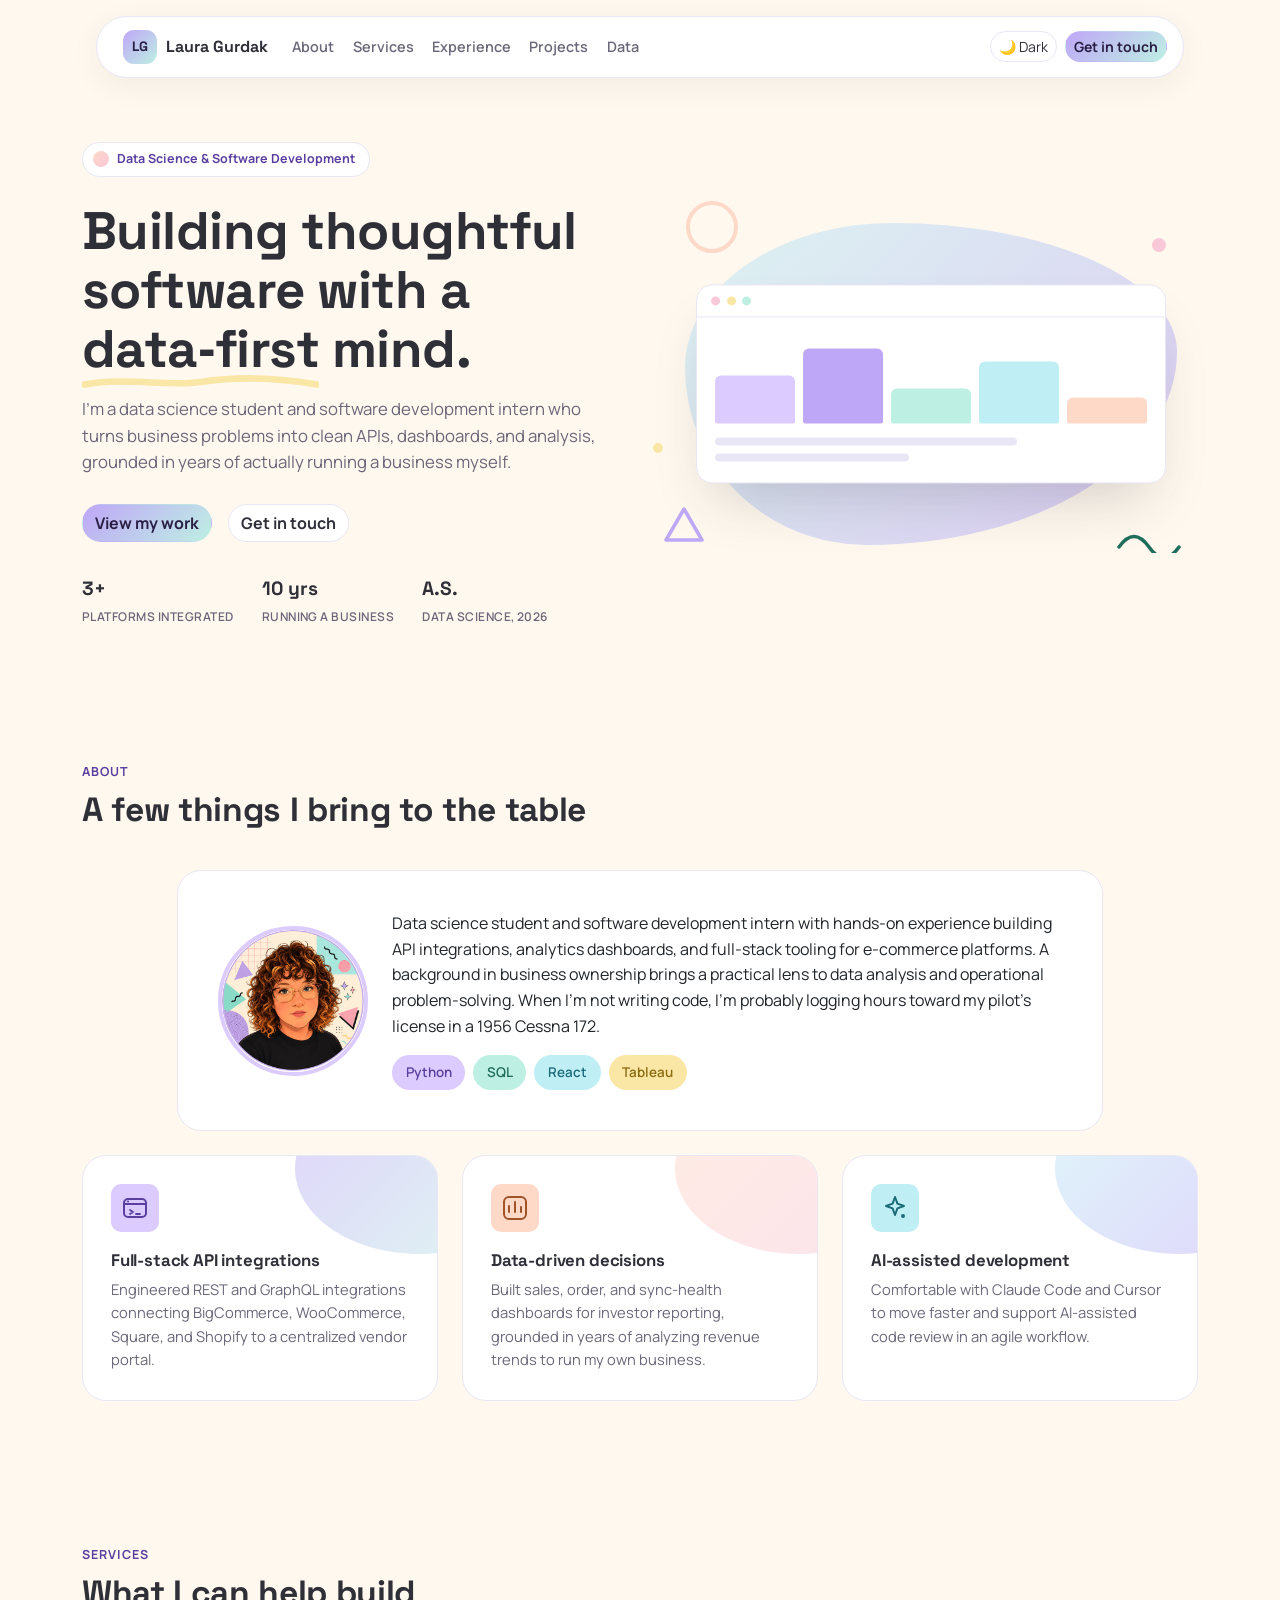
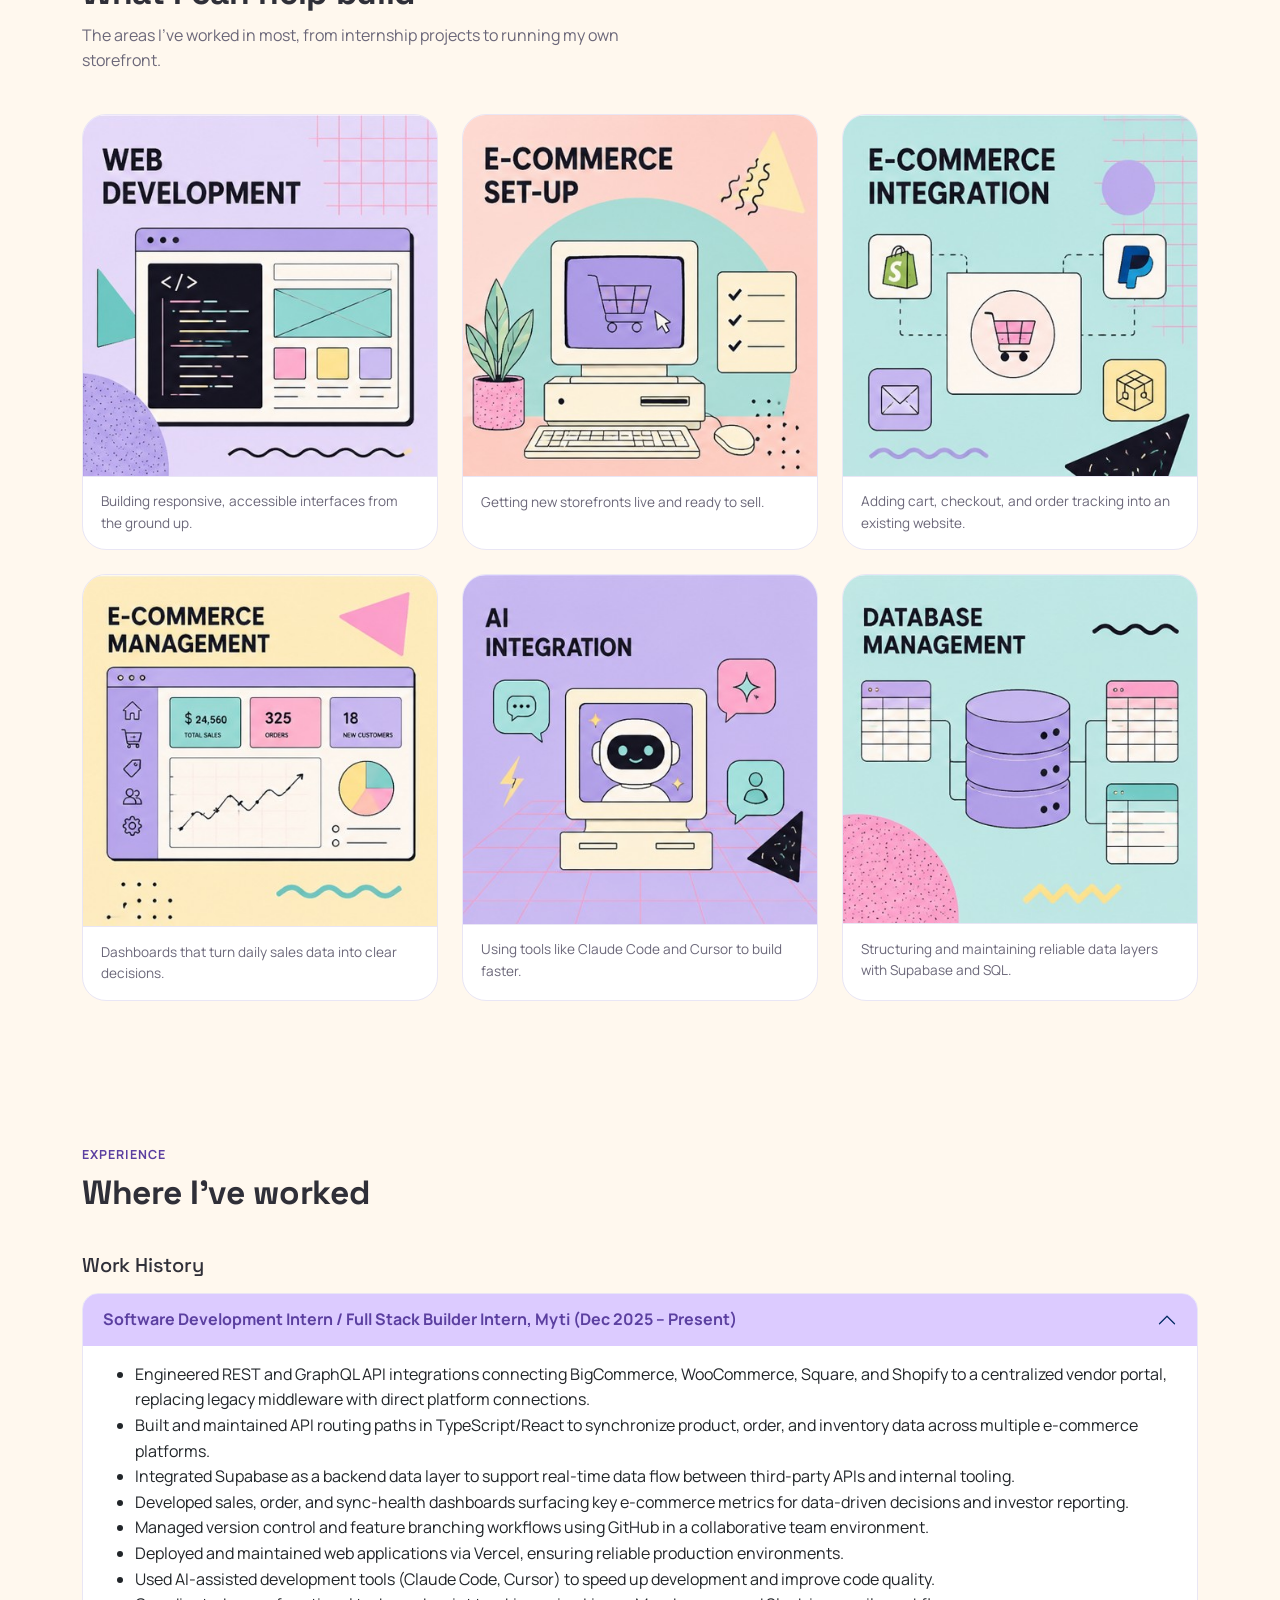
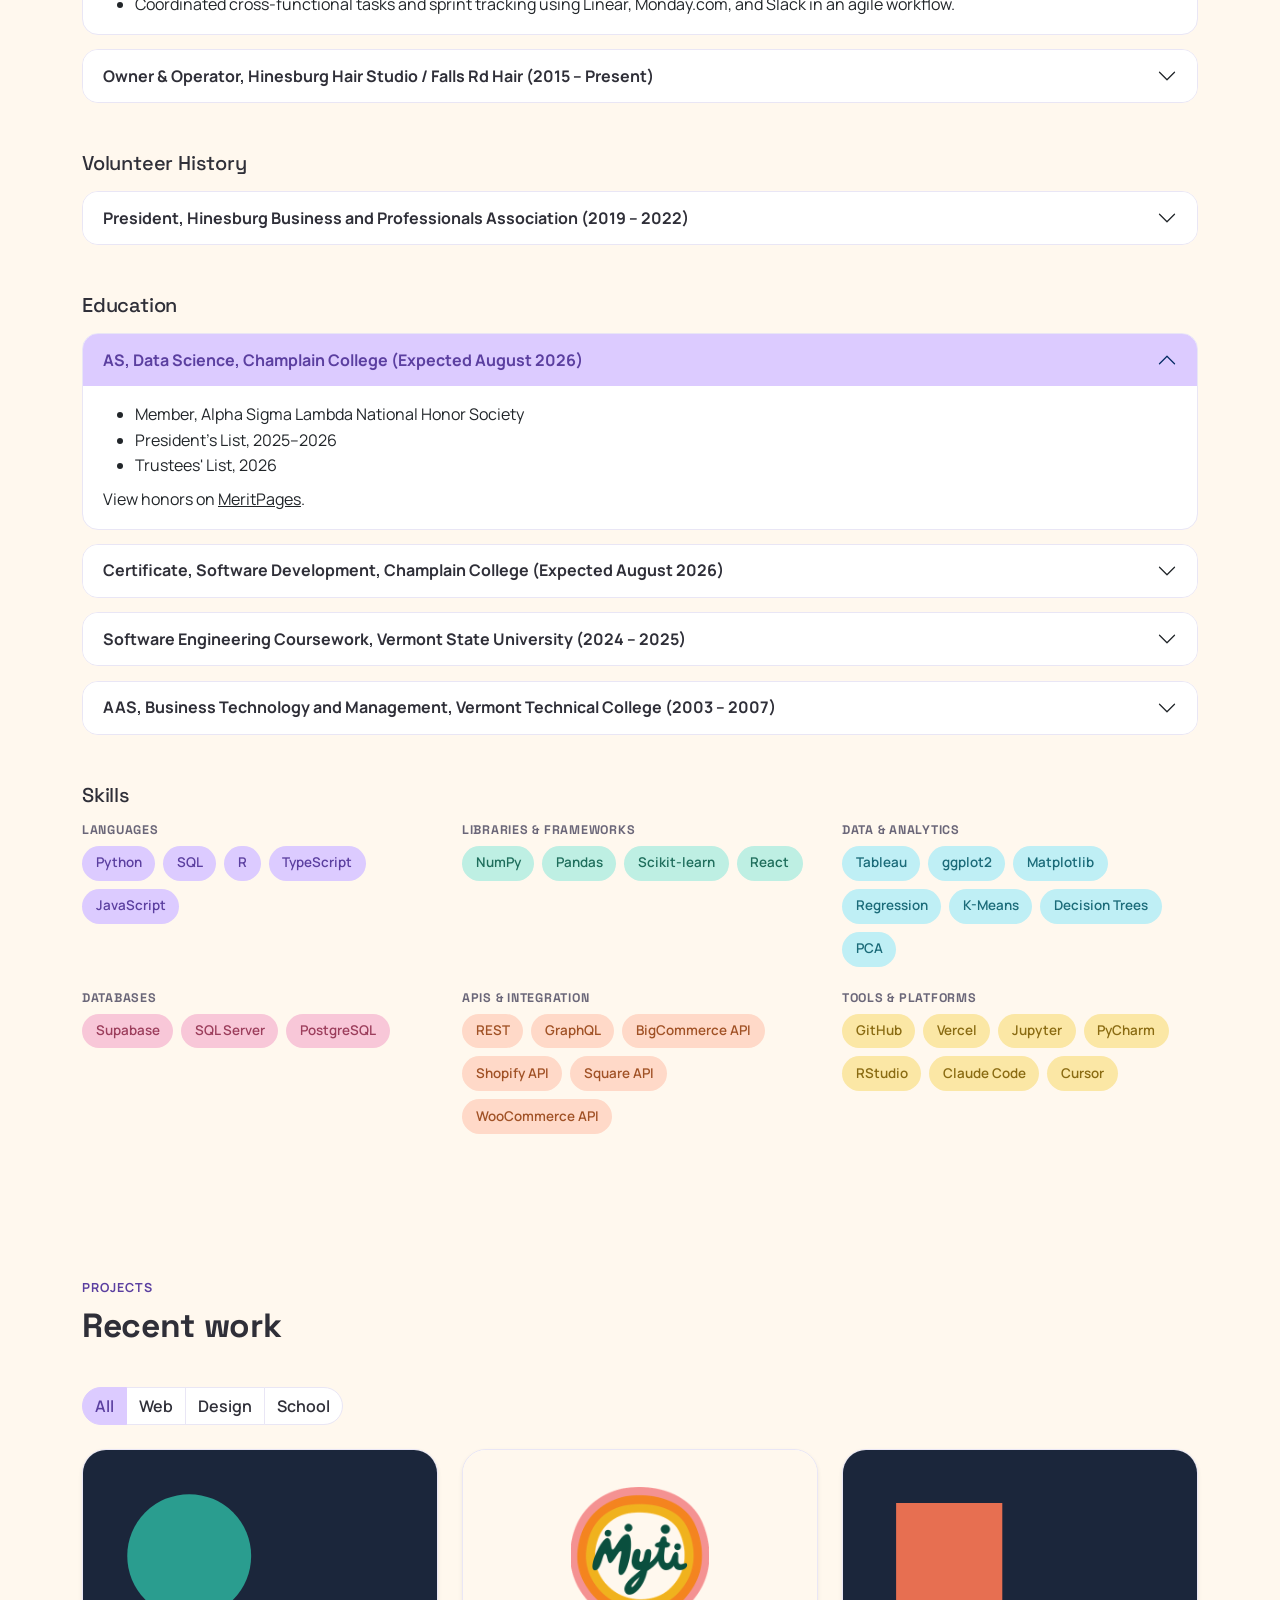
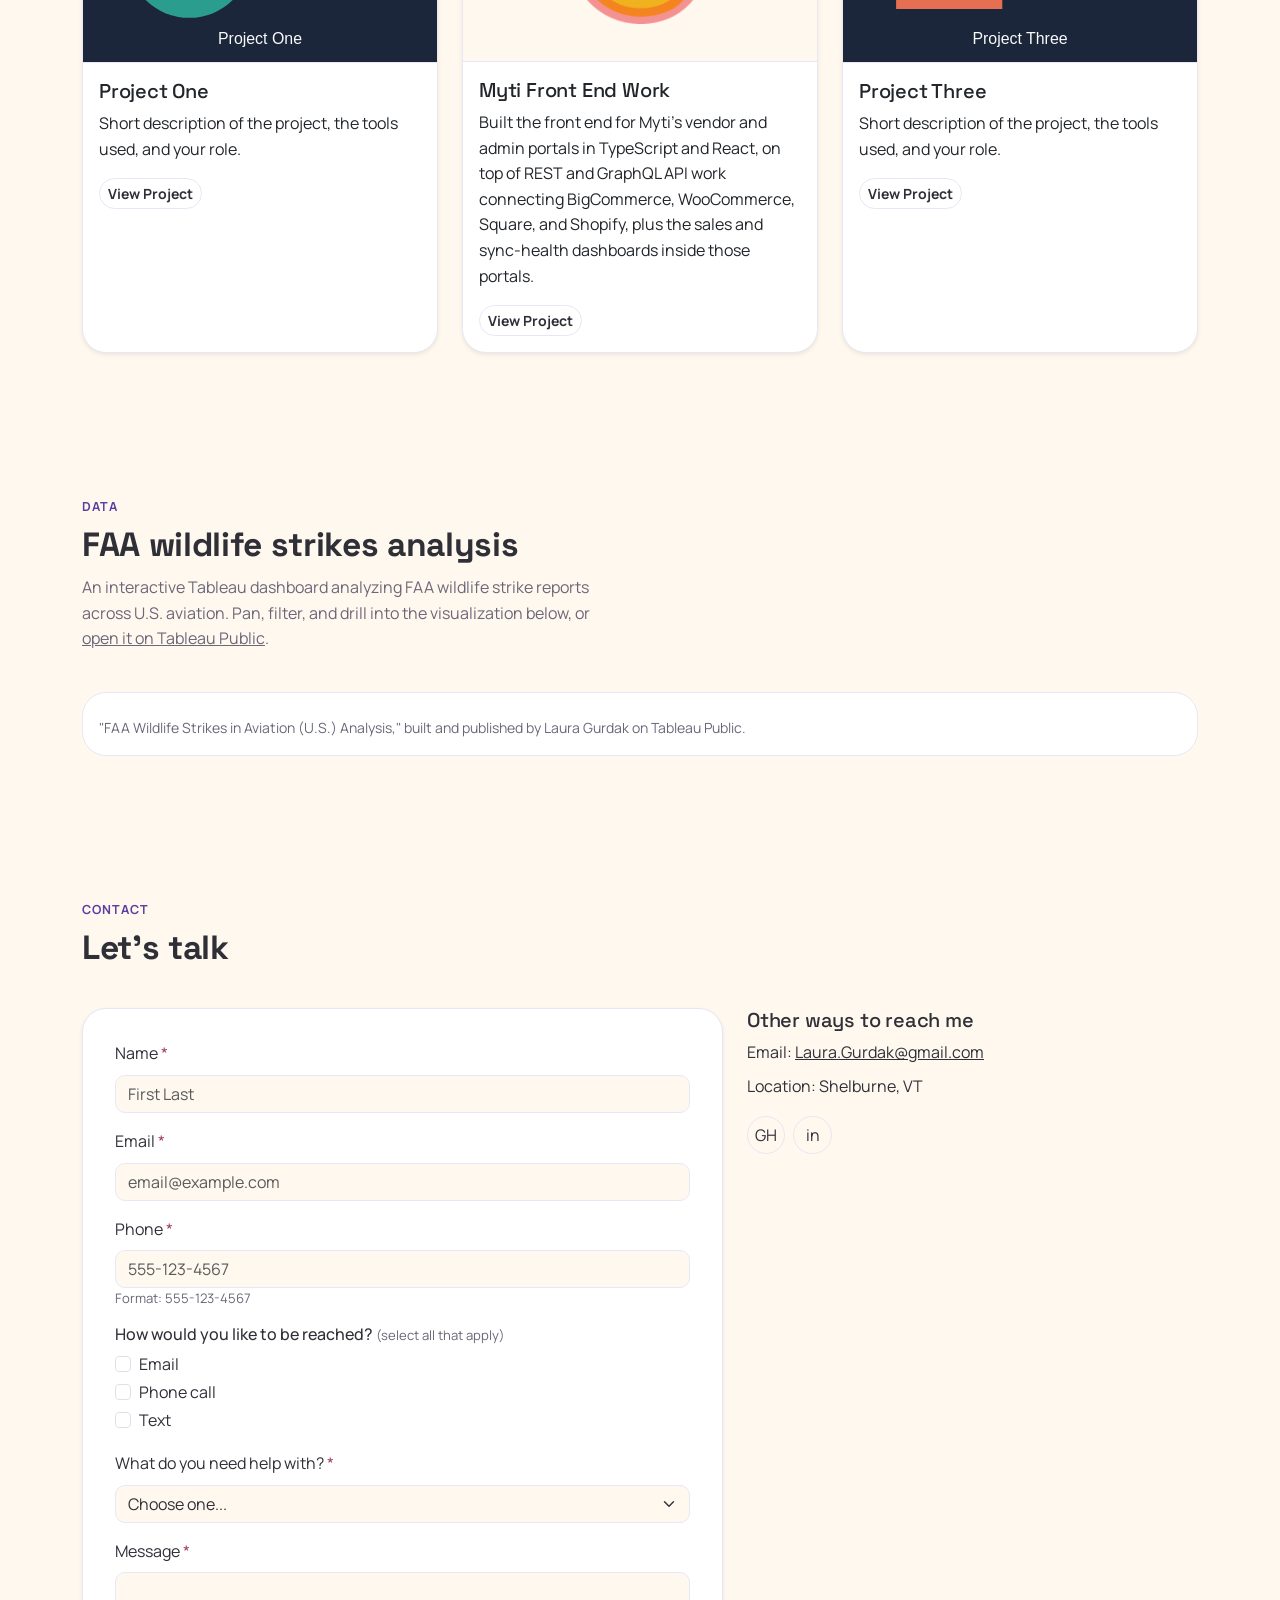
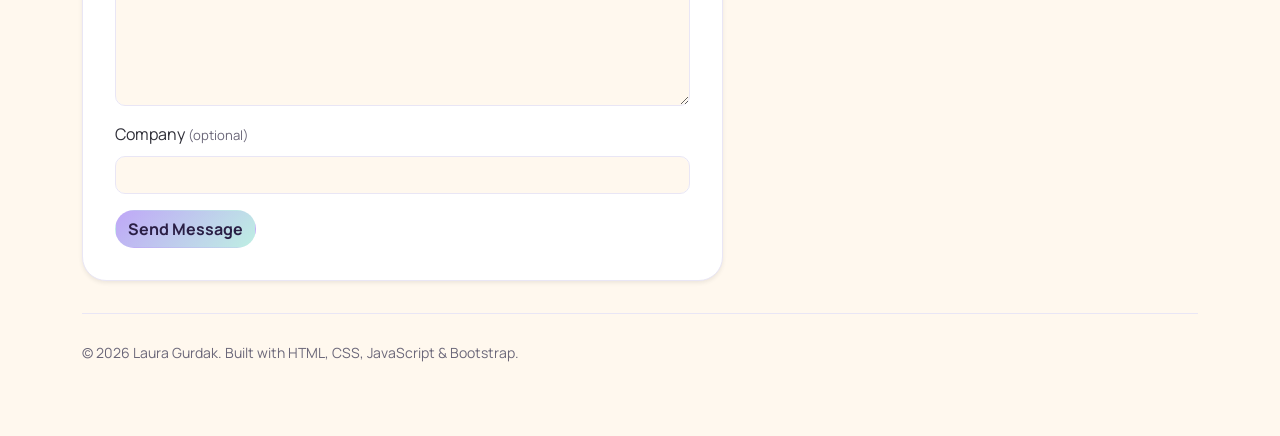
==== commit 696af575: "Rewrite e-commerce integration caption to match actual experience The old caption named platforms (S" ====
--- a/index.html
+++ b/index.html
@@ -191,7 +191,7 @@
           <div class="col">
             <figure class="service-tile m-0">
               <img src="images/services3.jpg" alt="Illustration of a shopping cart connected to Shopify, PayPal, email, and shipping icons, representing e-commerce integration" class="img-fluid" loading="lazy">
-              <figcaption>Connecting platforms like Shopify, Square, and PayPal into one system. <span class="figcaption-credit">(ChatGPT-generated illustration)</span></figcaption>
+              <figcaption>Adding cart, checkout, and order tracking into an existing website. <span class="figcaption-credit">(ChatGPT-generated illustration)</span></figcaption>
             </figure>
           </div>
           <div class="col">
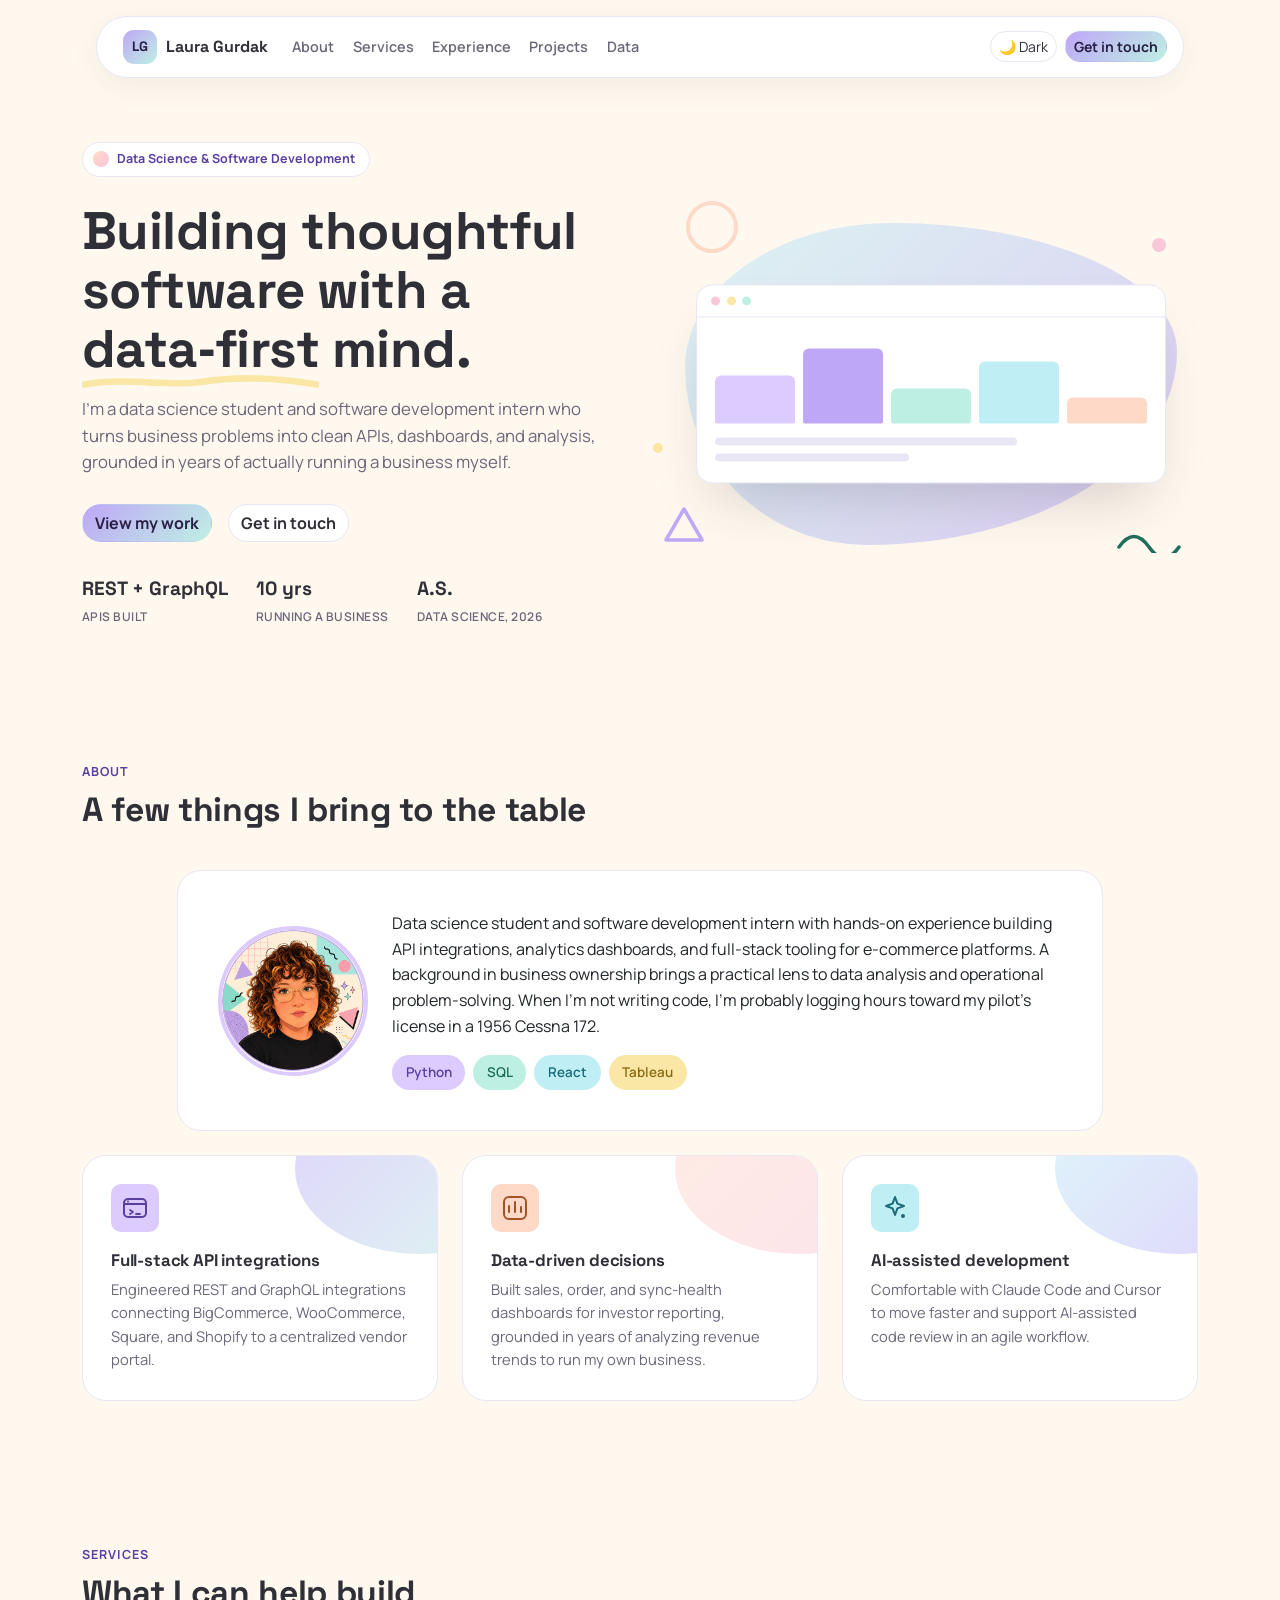
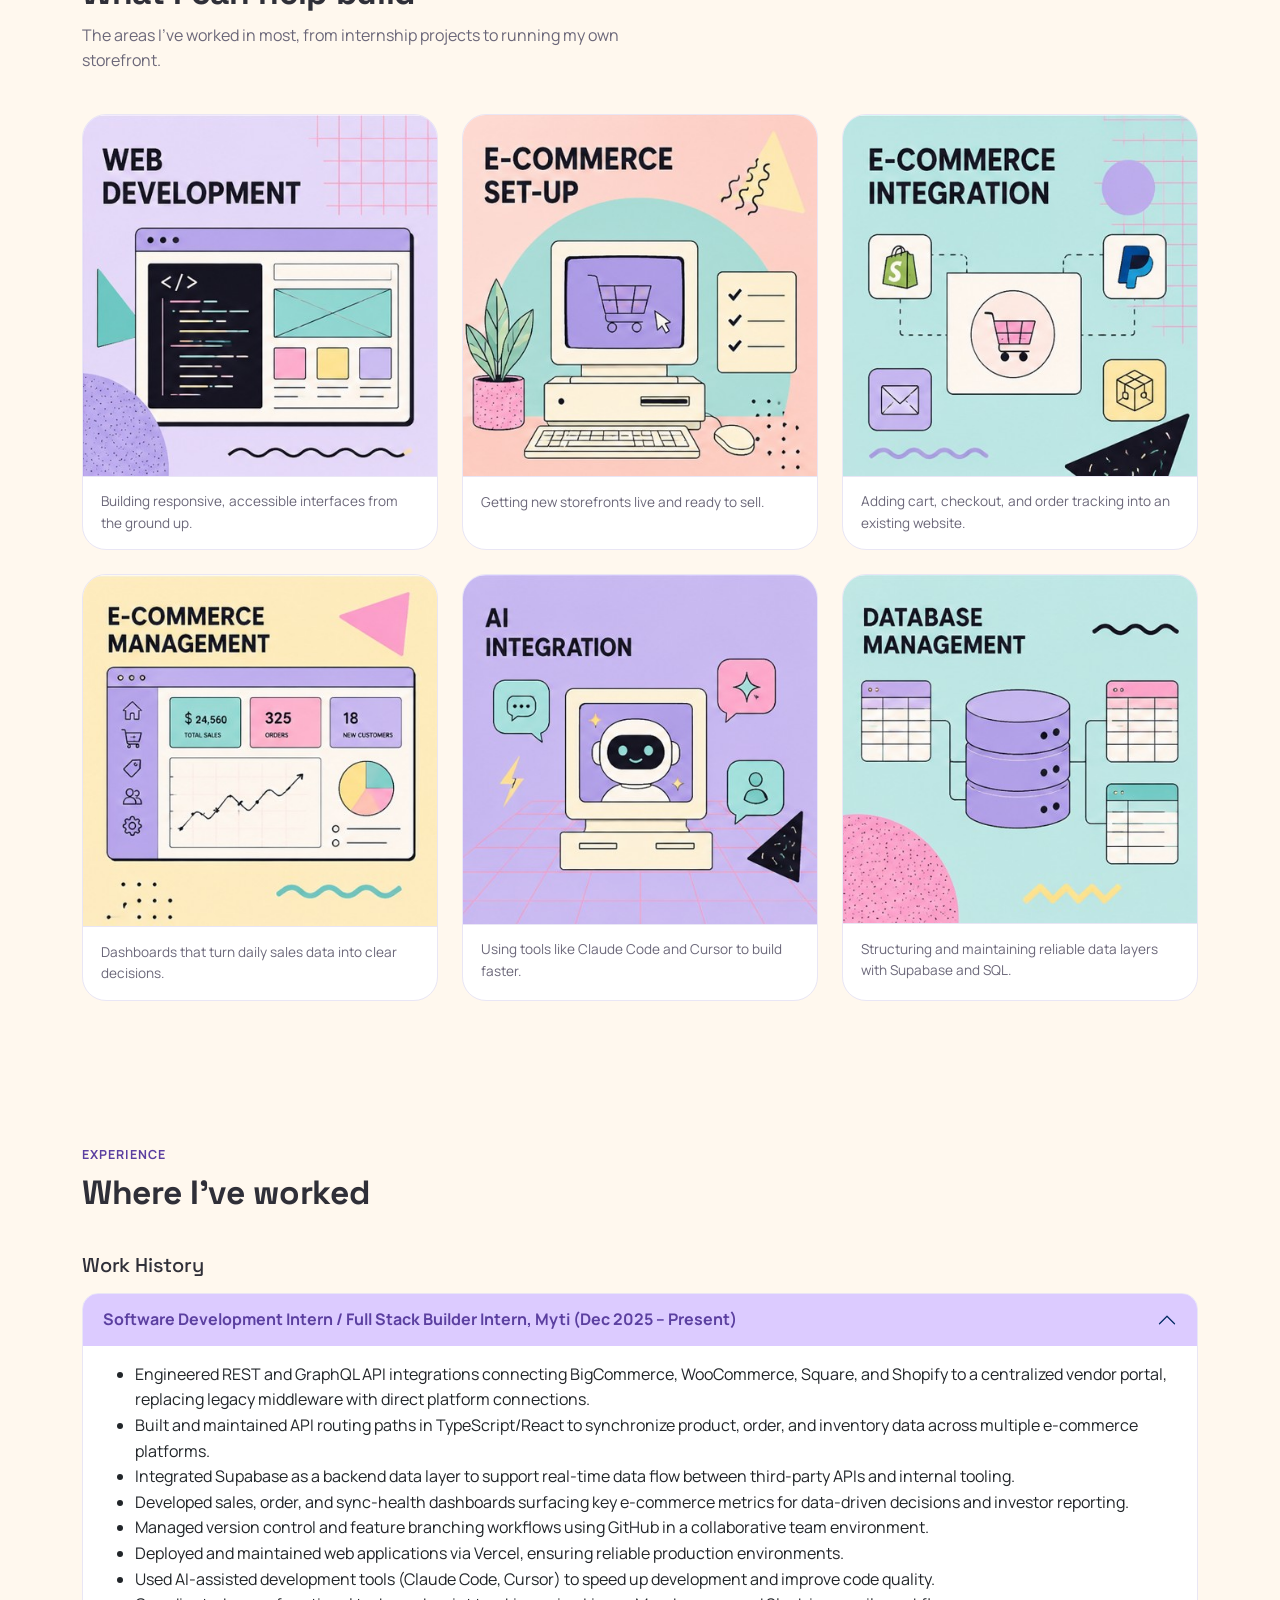
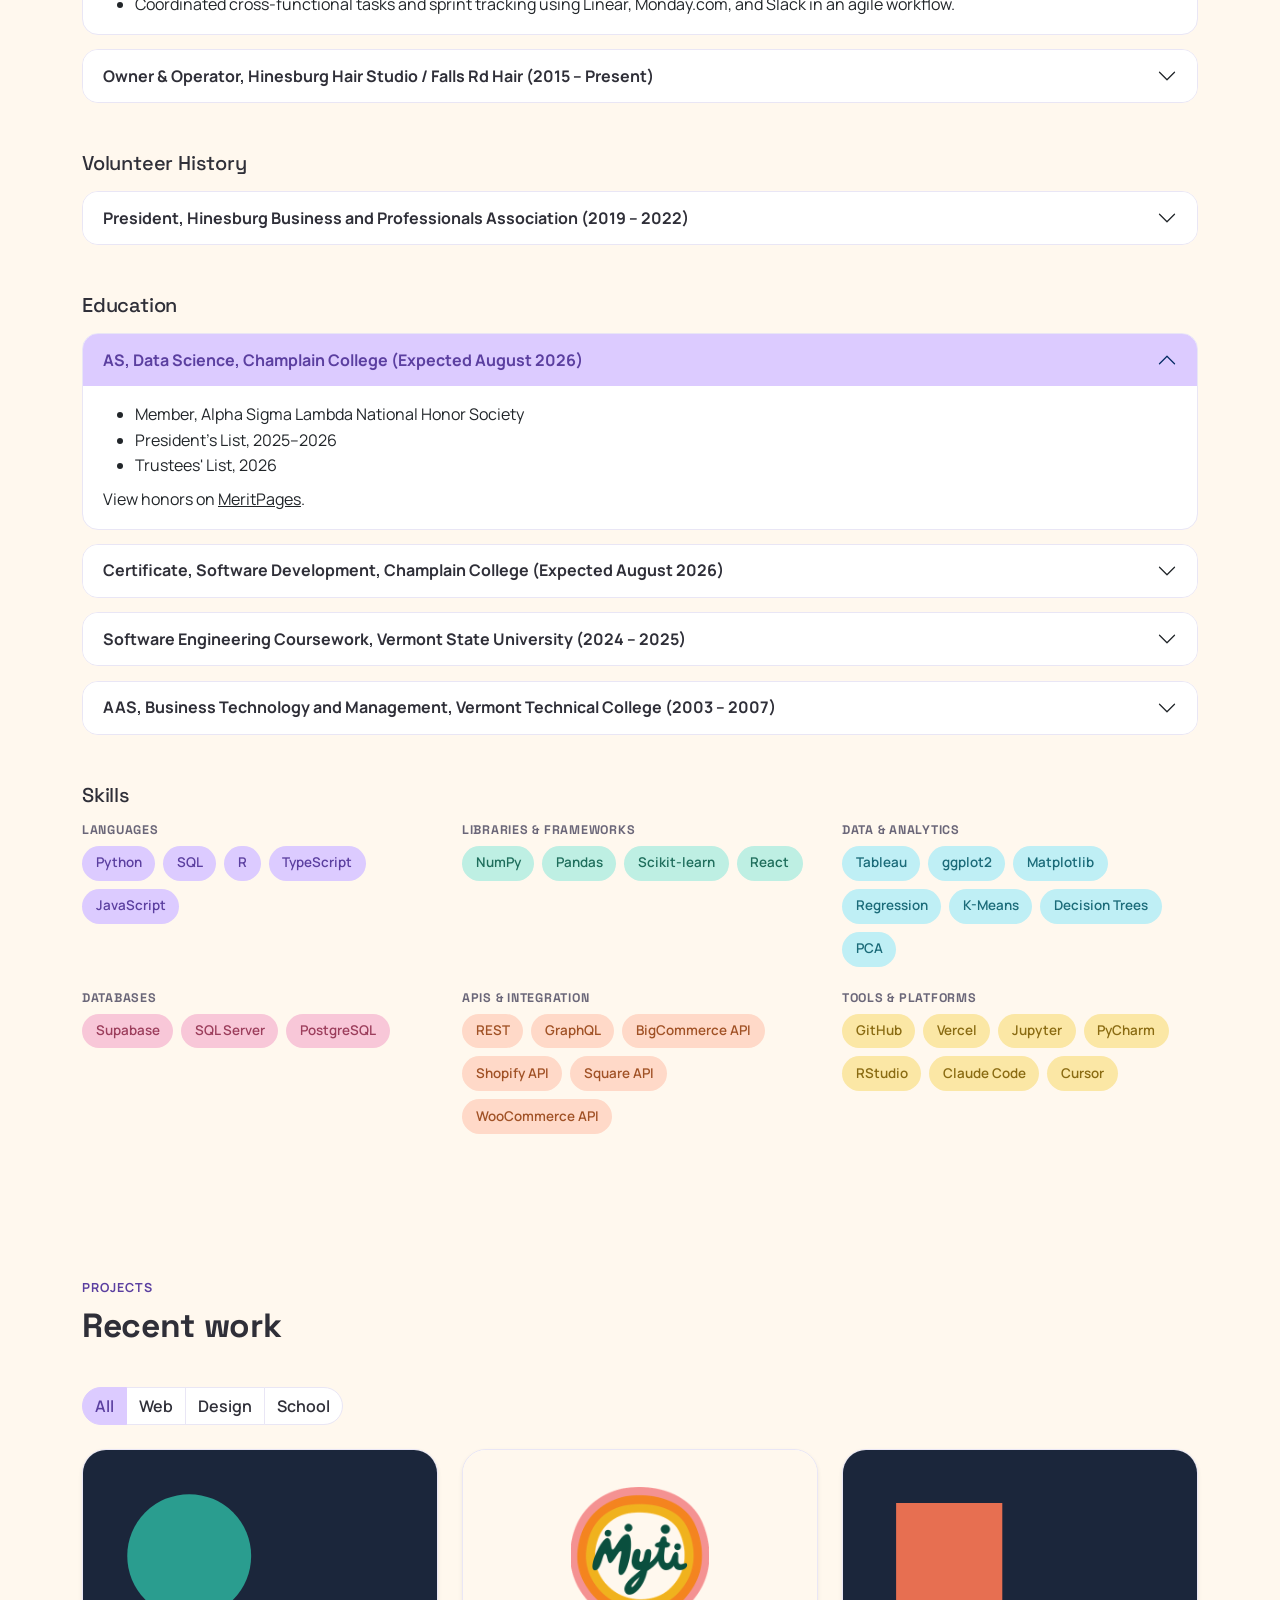
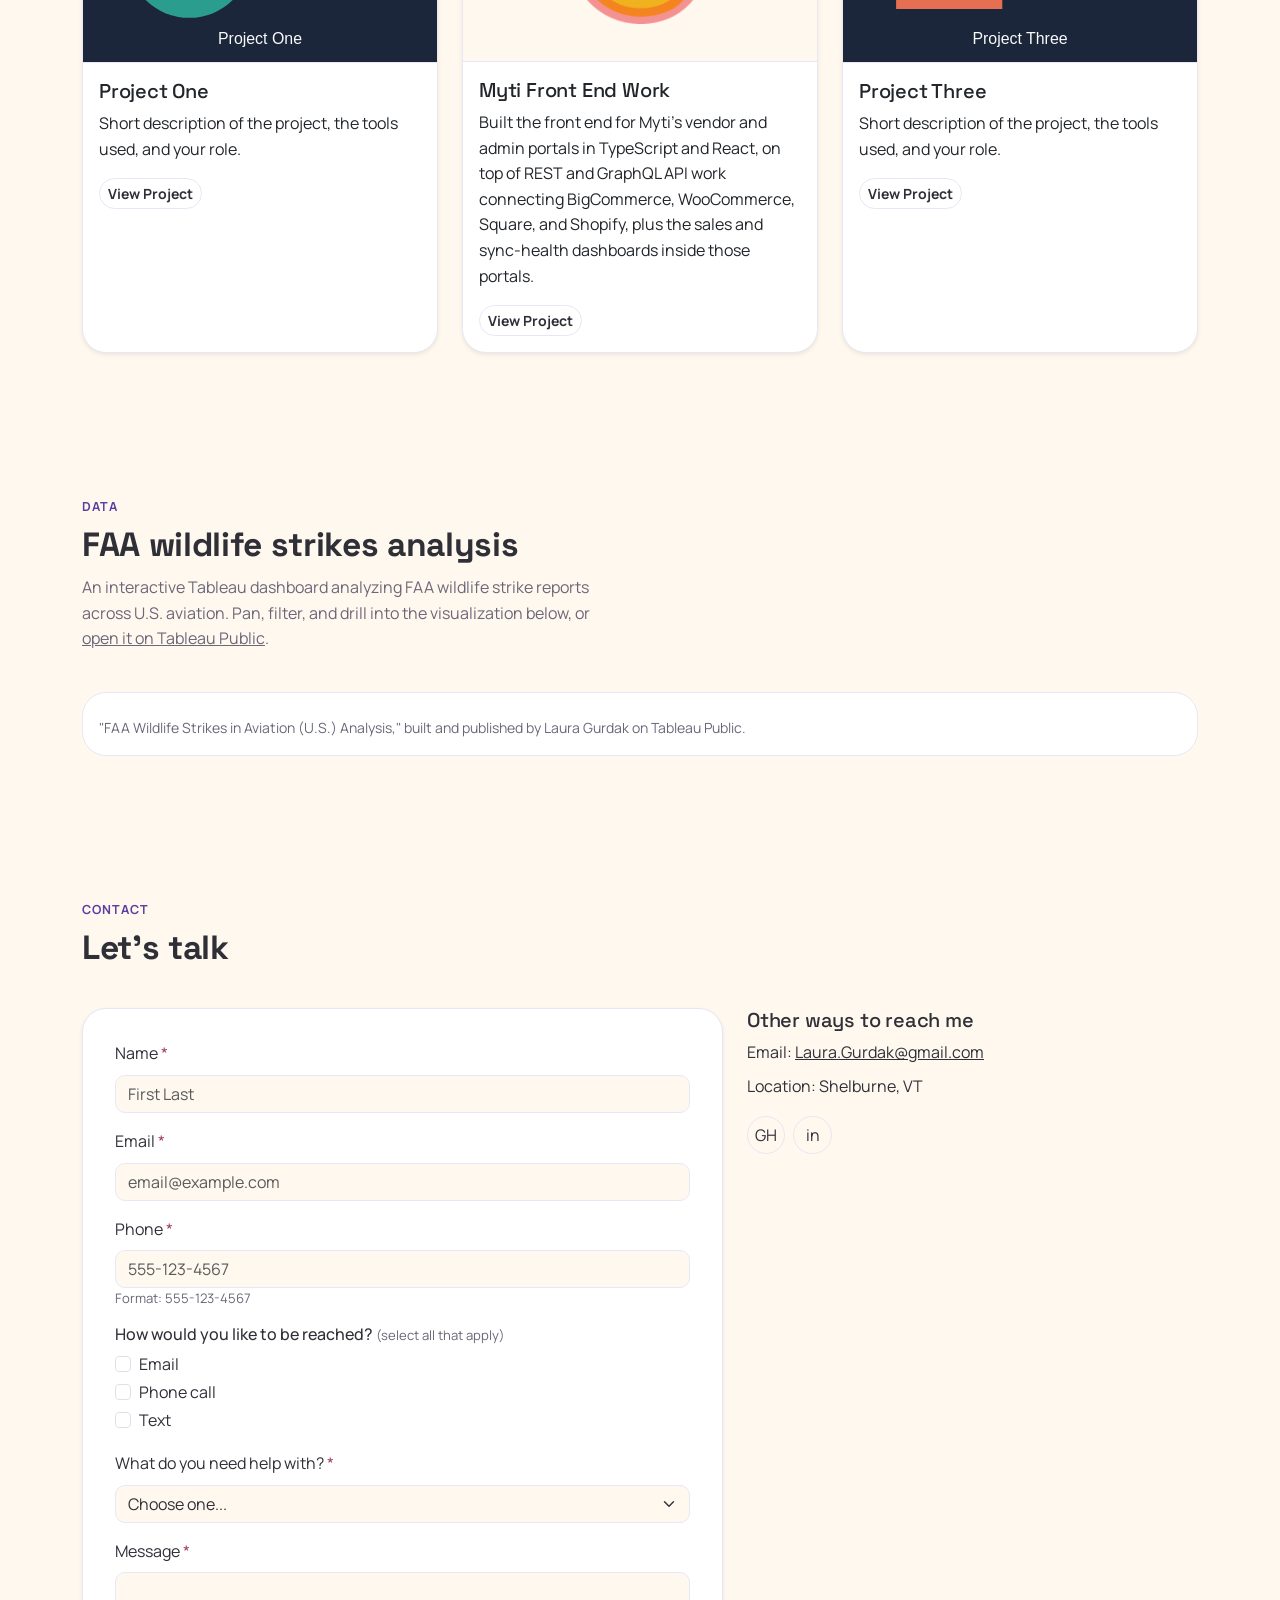
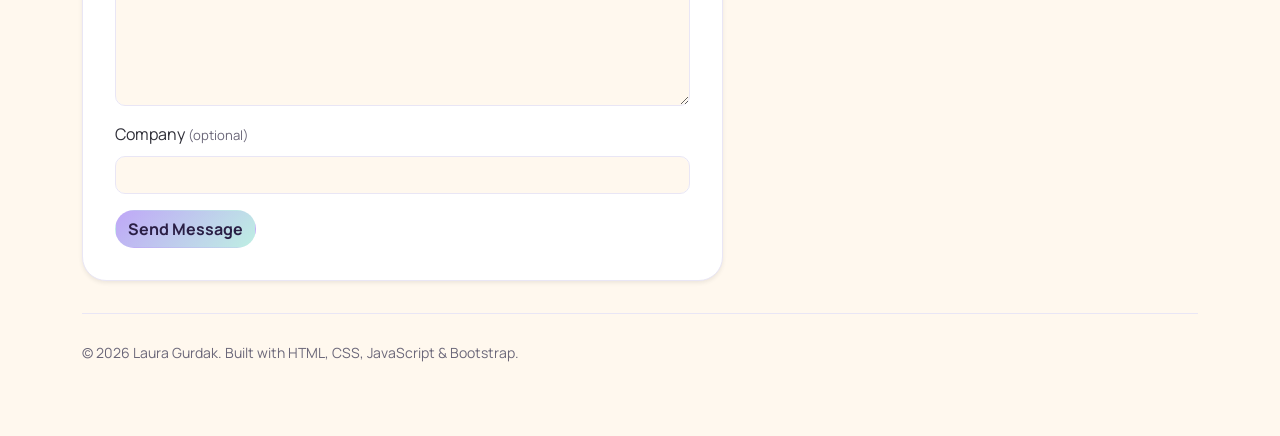
==== commit f8c96acf: "Replace vague "3+ Platforms integrated" hero stat with API skill Swaps the vague count for the concr" ====
--- a/index.html
+++ b/index.html
@@ -65,7 +65,7 @@
               <a href="#contact" class="btn btn-outline-theme">Get in touch</a>
             </div>
             <div class="hero-meta">
-              <div><strong>3+</strong><span>Platforms integrated</span></div>
+              <div><strong>REST + GraphQL</strong><span>APIs built</span></div>
               <div><strong>10 yrs</strong><span>Running a business</span></div>
               <div><strong>A.S.</strong><span>Data Science, 2026</span></div>
             </div>
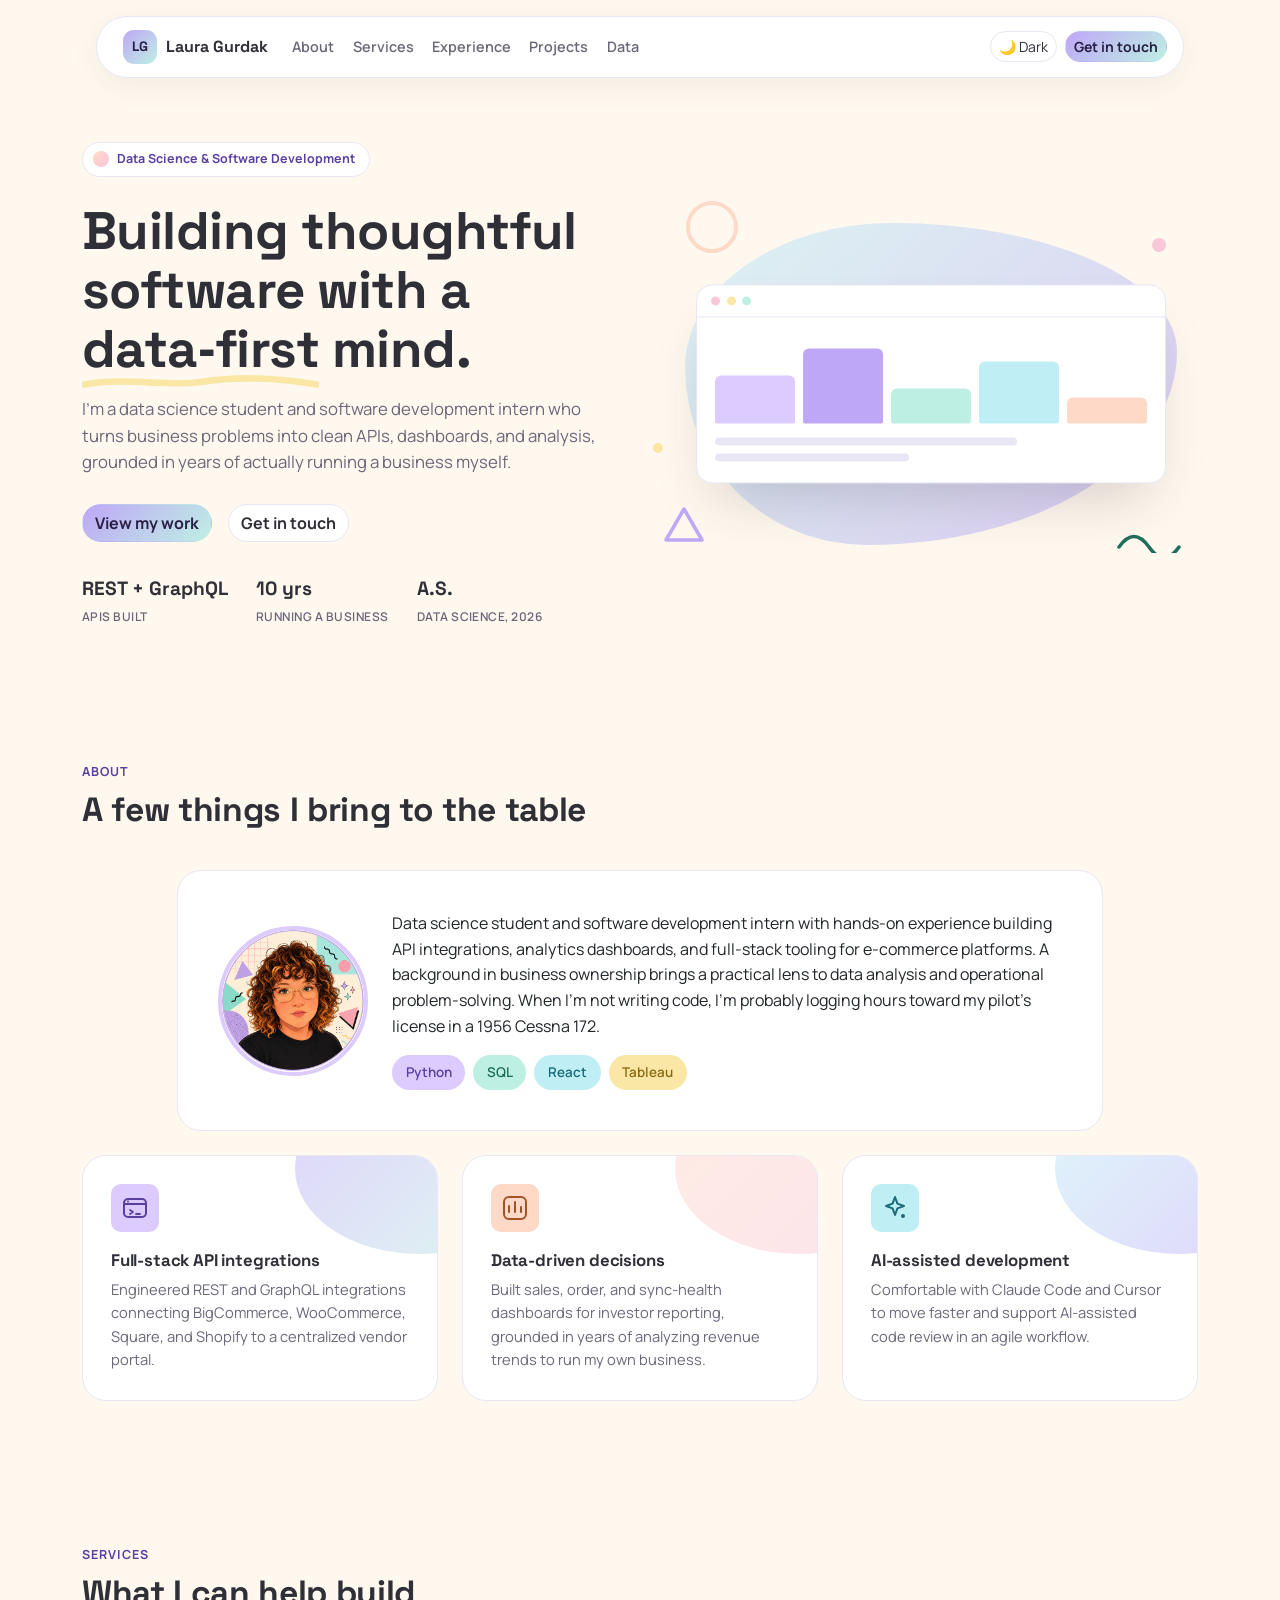
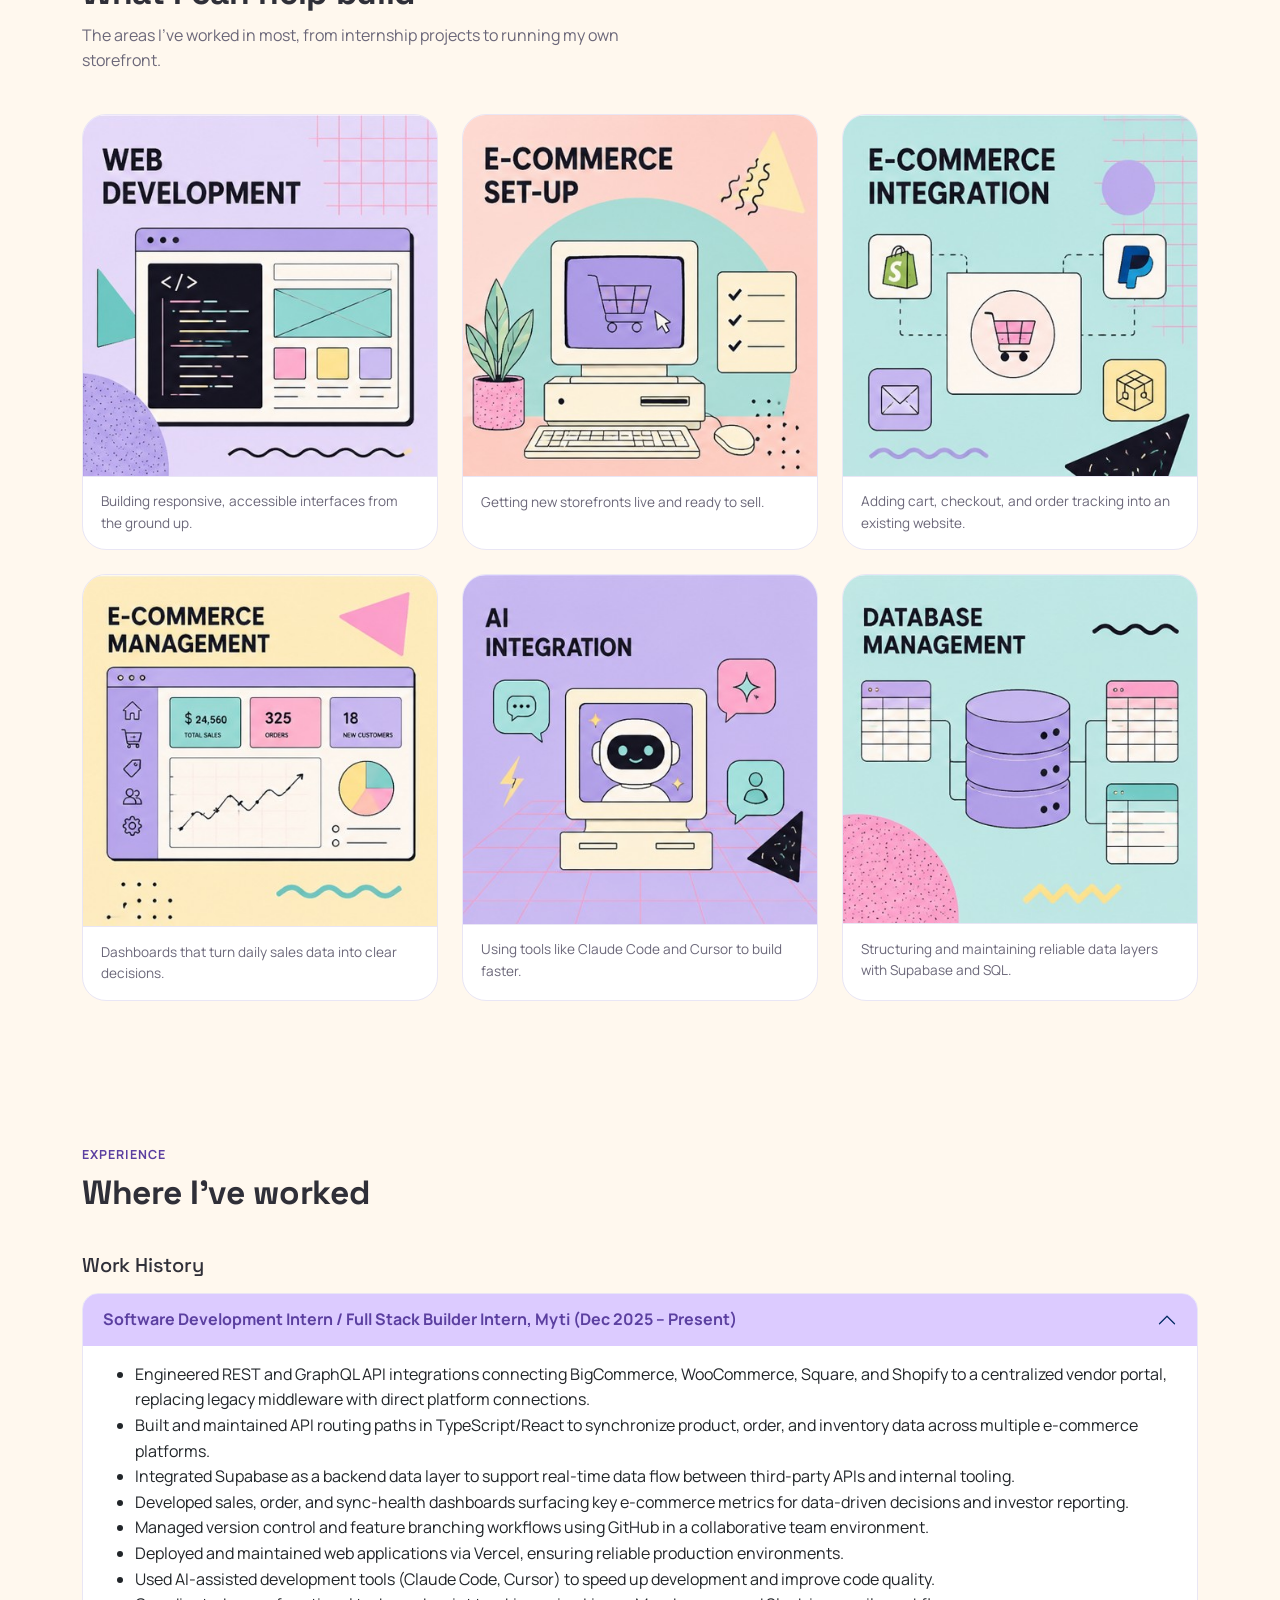
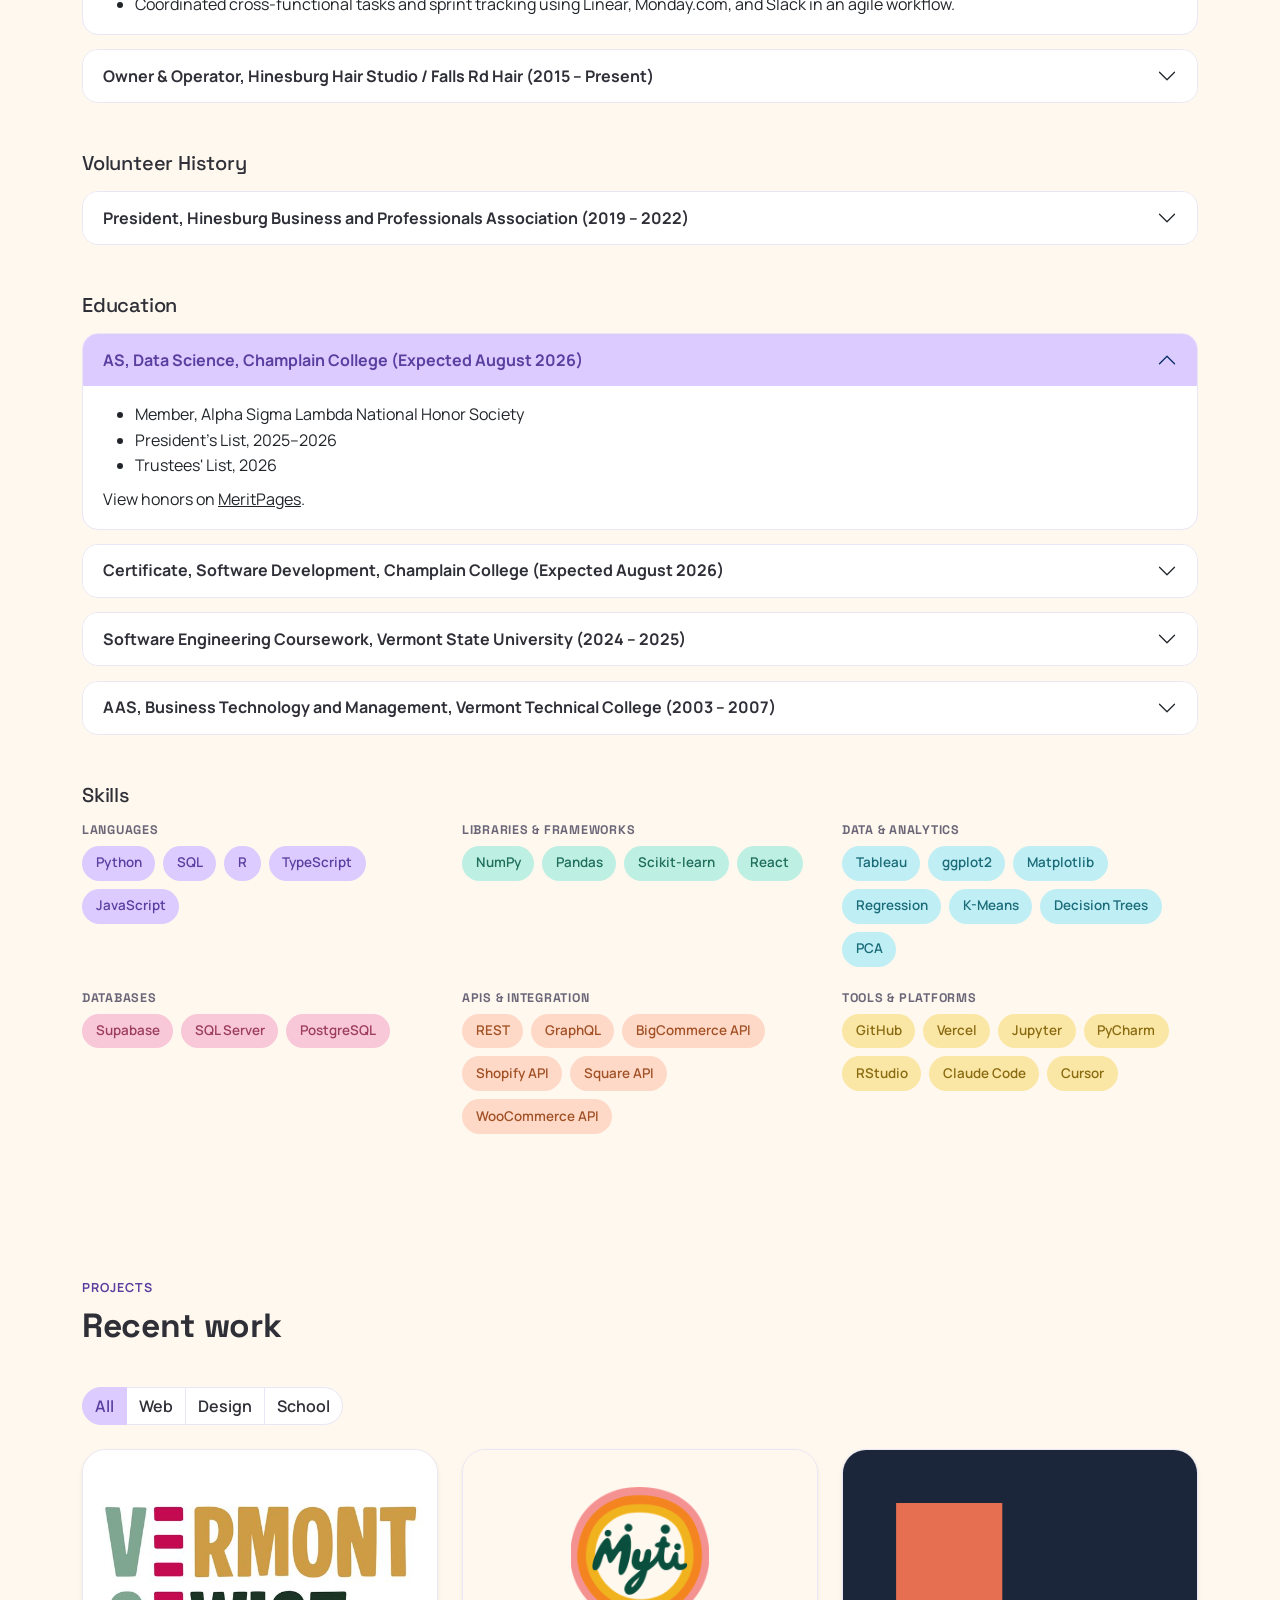
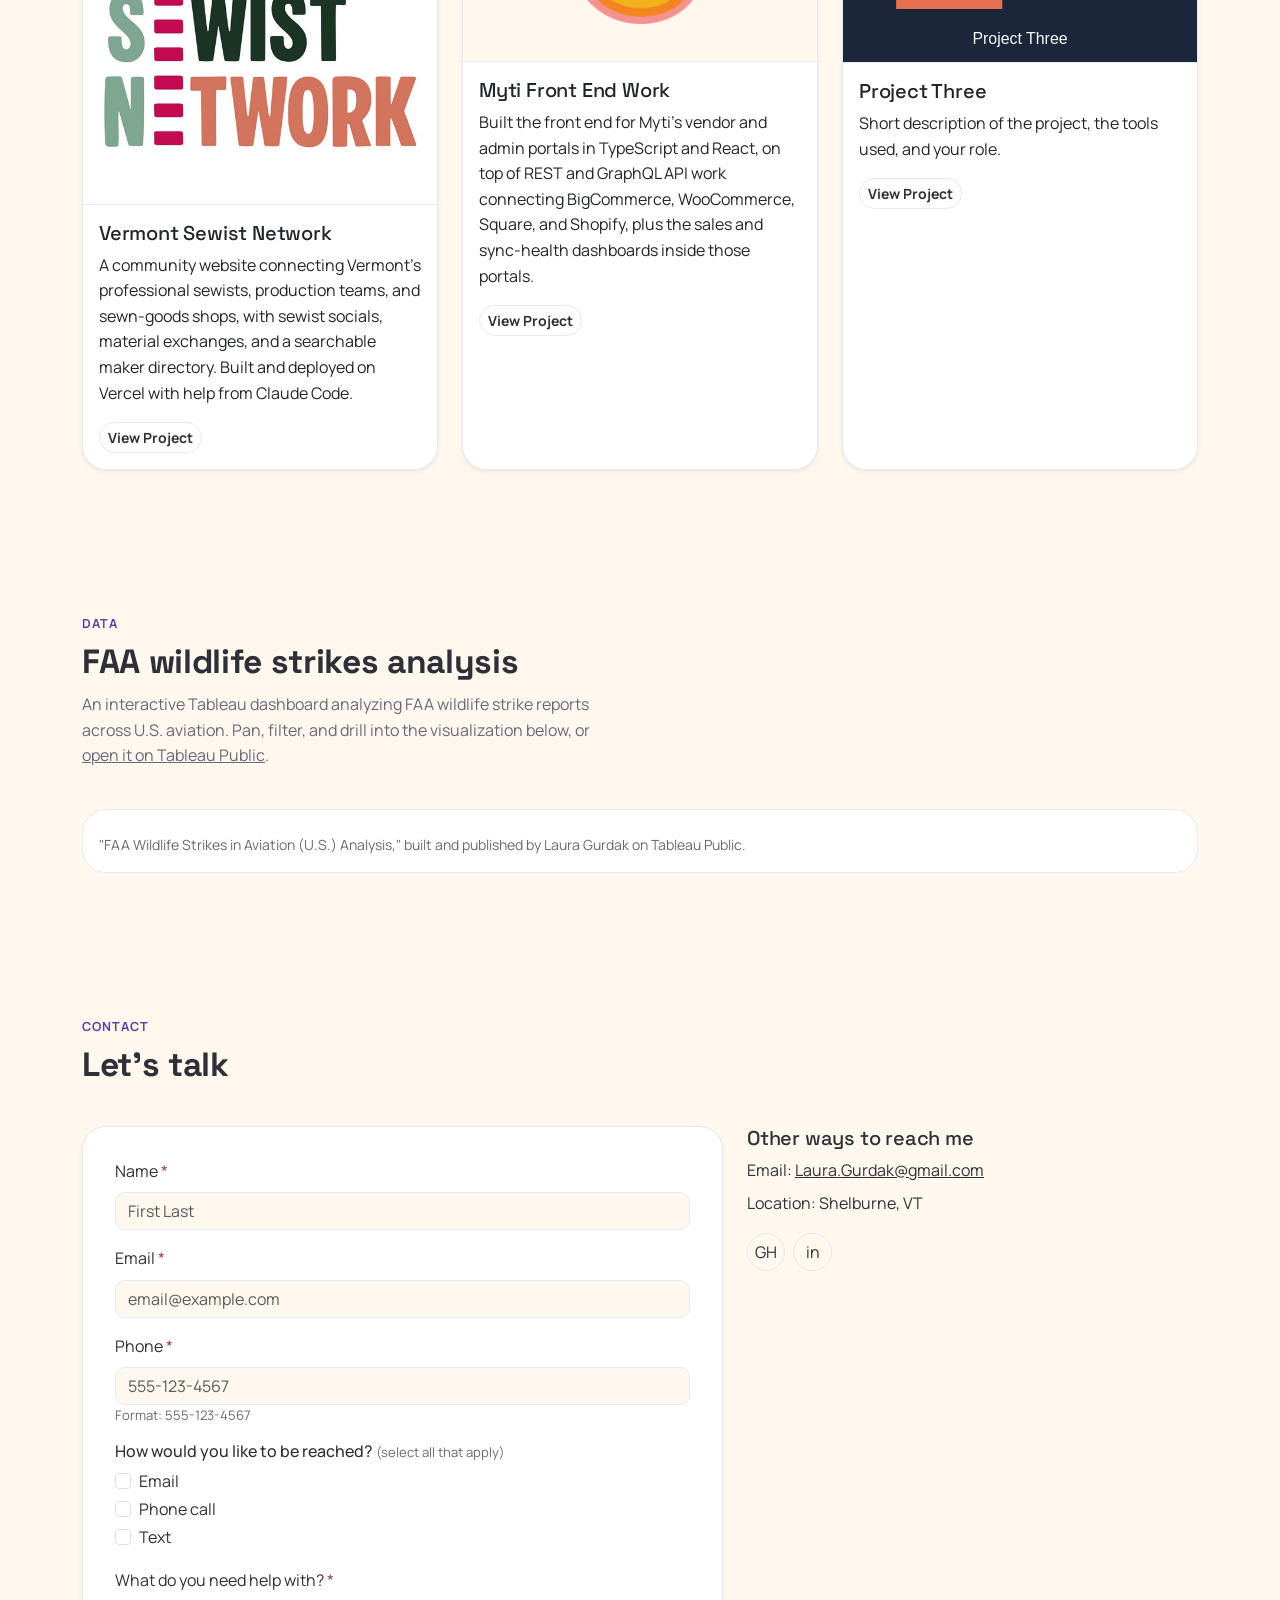
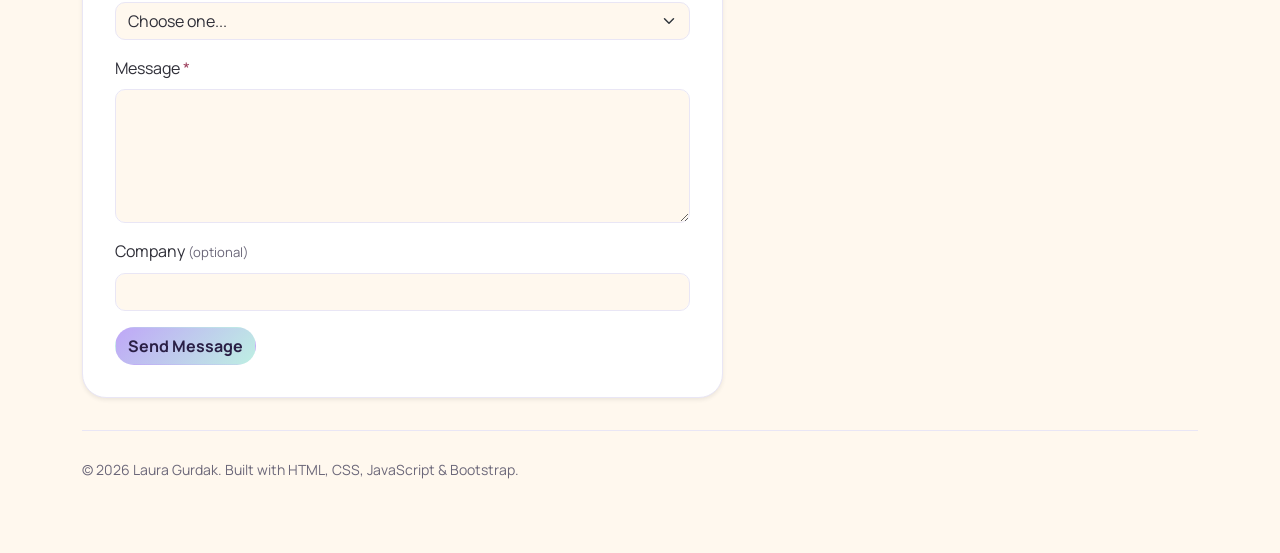
==== commit f83b8961: "Add Vermont Sewist Network as Project One Replace the placeholder card with the live site link, desc" ====
--- a/index.html
+++ b/index.html
@@ -440,14 +440,14 @@
         <div class="row row-cols-1 row-cols-md-2 row-cols-lg-3 g-4">
           <div class="col" data-category="web">
             <div class="card project-card shadow-sm h-100">
-              <figure class="mb-0">
-                <img src="images/project-1.svg" class="img-fluid w-100" alt="Placeholder thumbnail representing Project One">
-                <figcaption class="visually-hidden">Project One thumbnail</figcaption>
+              <figure class="mb-0 project-thumb-logo project-thumb-logo--full">
+                <img src="images/vsn-logo.jpg" alt="Vermont Sewist Network logo" width="600" height="600" loading="lazy">
+                <figcaption class="visually-hidden">Vermont Sewist Network logo</figcaption>
               </figure>
               <div class="card-body">
-                <h3 class="h5 card-title">Project One</h3>
-                <p class="card-text">Short description of the project, the tools used, and your role.</p>
-                <a href="#" class="btn btn-sm btn-outline-theme">View Project</a>
+                <h3 class="h5 card-title">Vermont Sewist Network</h3>
+                <p class="card-text">A community website connecting Vermont's professional sewists, production teams, and sewn-goods shops, with sewist socials, material exchanges, and a searchable maker directory. Built and deployed on Vercel with help from Claude Code.</p>
+                <a href="https://vt-sewist-network.vercel.app/" target="_blank" rel="noopener noreferrer" class="btn btn-sm btn-outline-theme">View Project</a>
               </div>
             </div>
           </div>
--- a/css/style.css
+++ b/css/style.css
@@ -712,6 +712,19 @@
   border-bottom: none;
 }
 
+/* square logo with its own white background, so fill the frame height
+   instead of shrinking like the smaller company marks */
+.project-thumb-logo--full {
+  background-color: #ffffff; /* matches the logo's own white; --white turns dark in dark mode */
+}
+
+.project-thumb-logo--full img {
+  max-width: 100%;
+  max-height: 100%;
+  height: 100%;
+  object-fit: contain;
+}
+
 .filter-bar .btn {
   border: 1px solid var(--border);
   color: var(--charcoal);
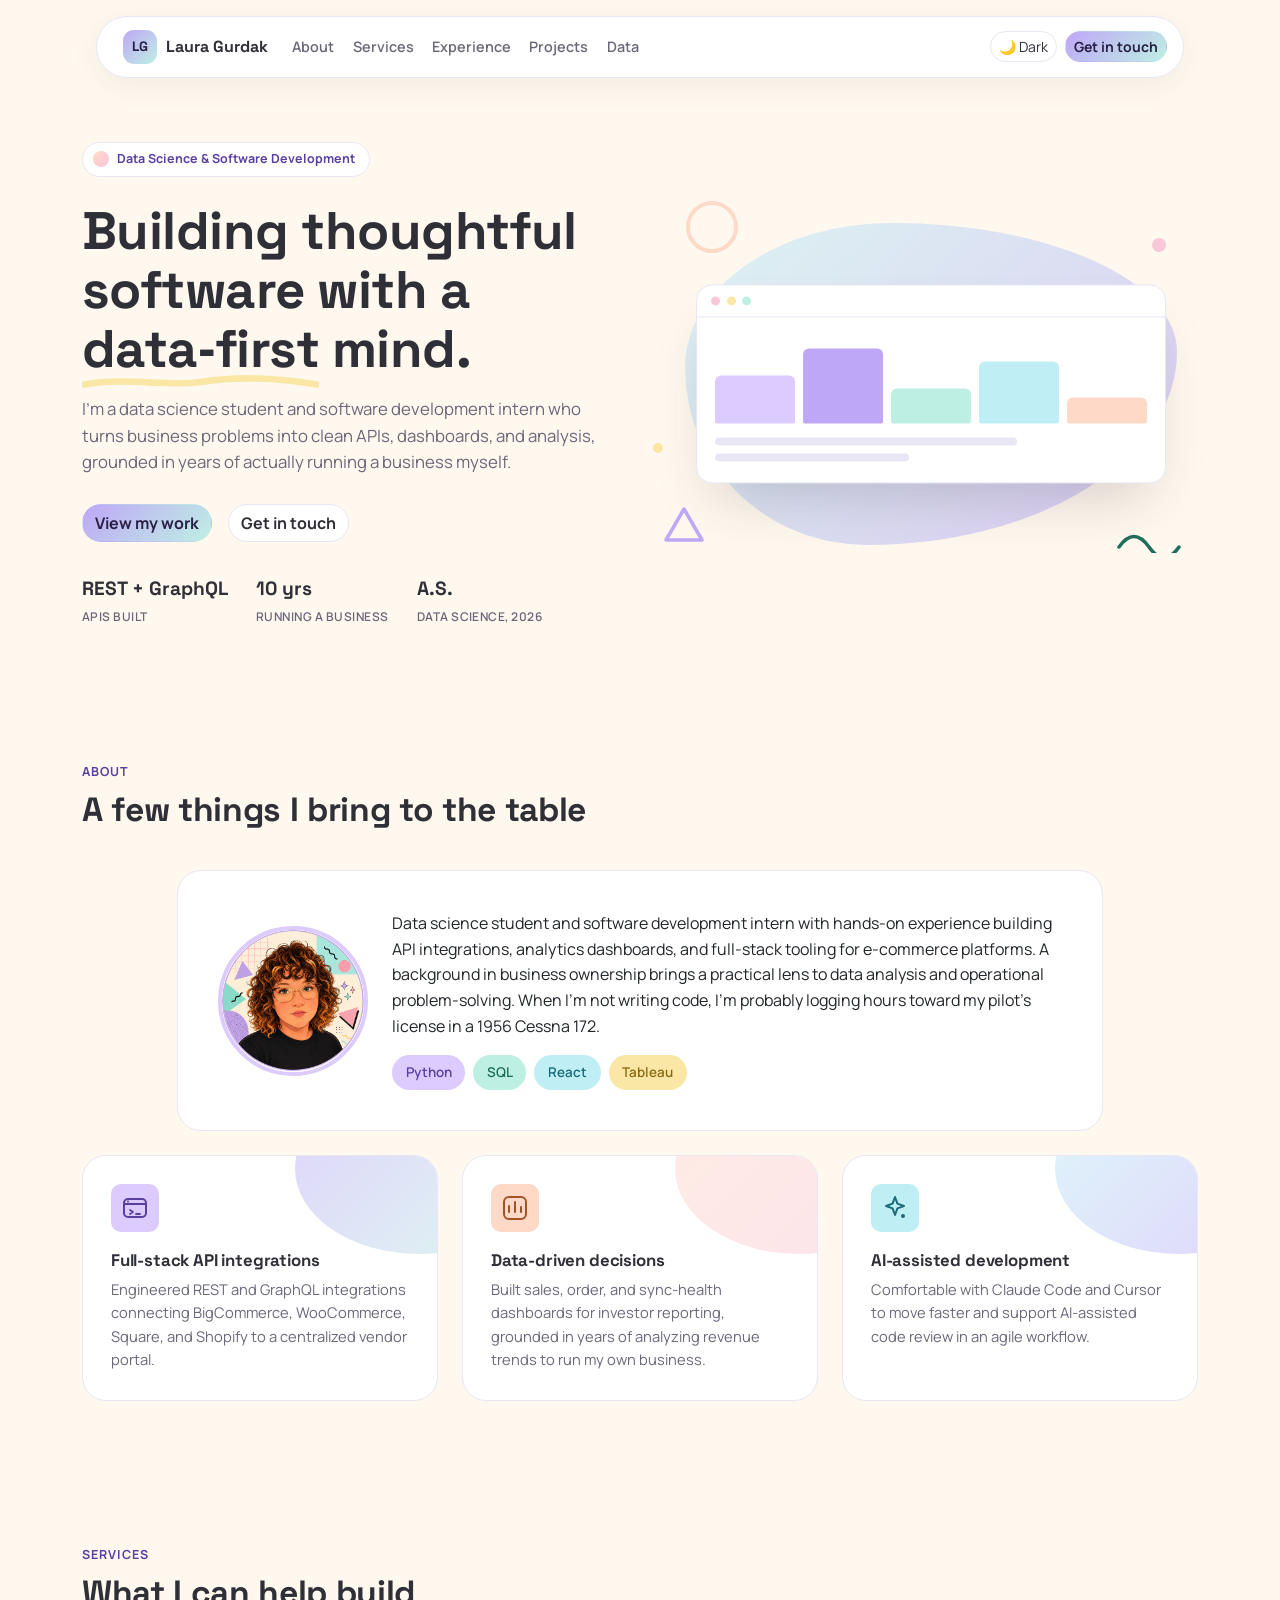
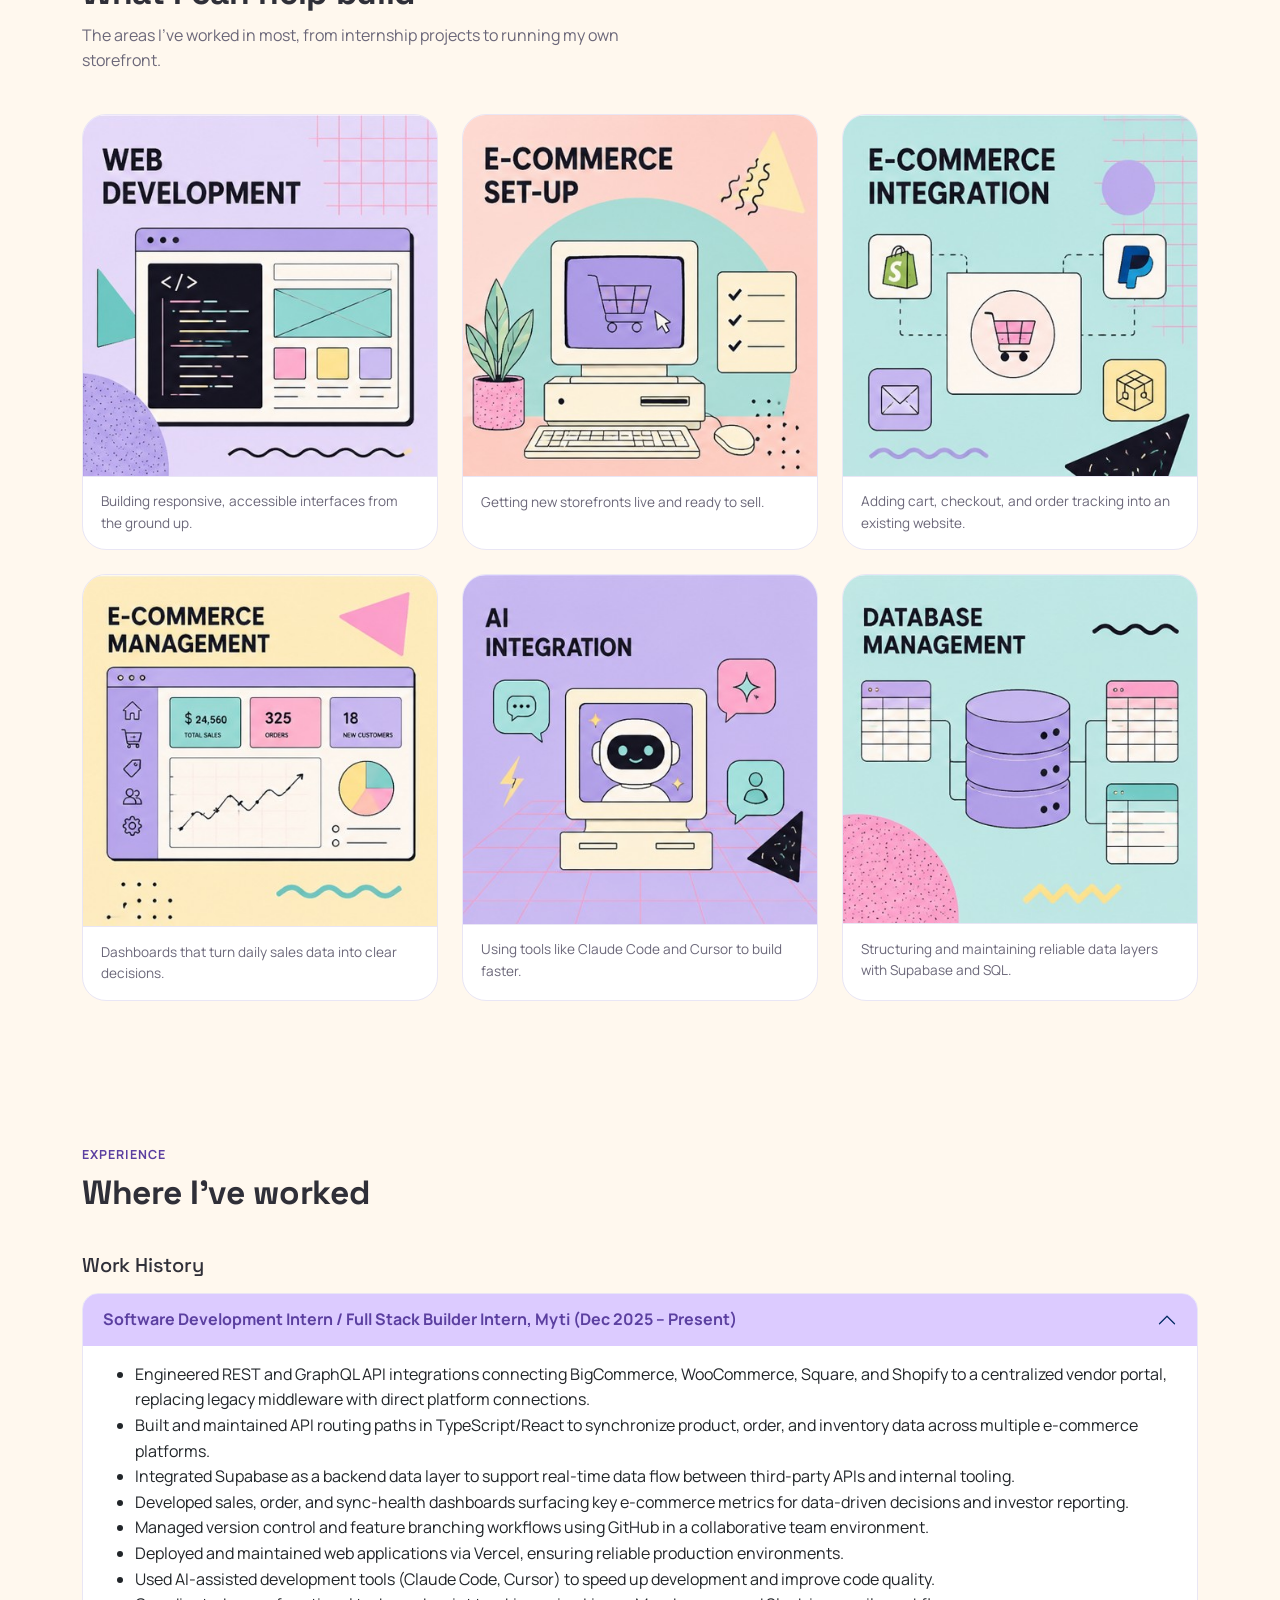
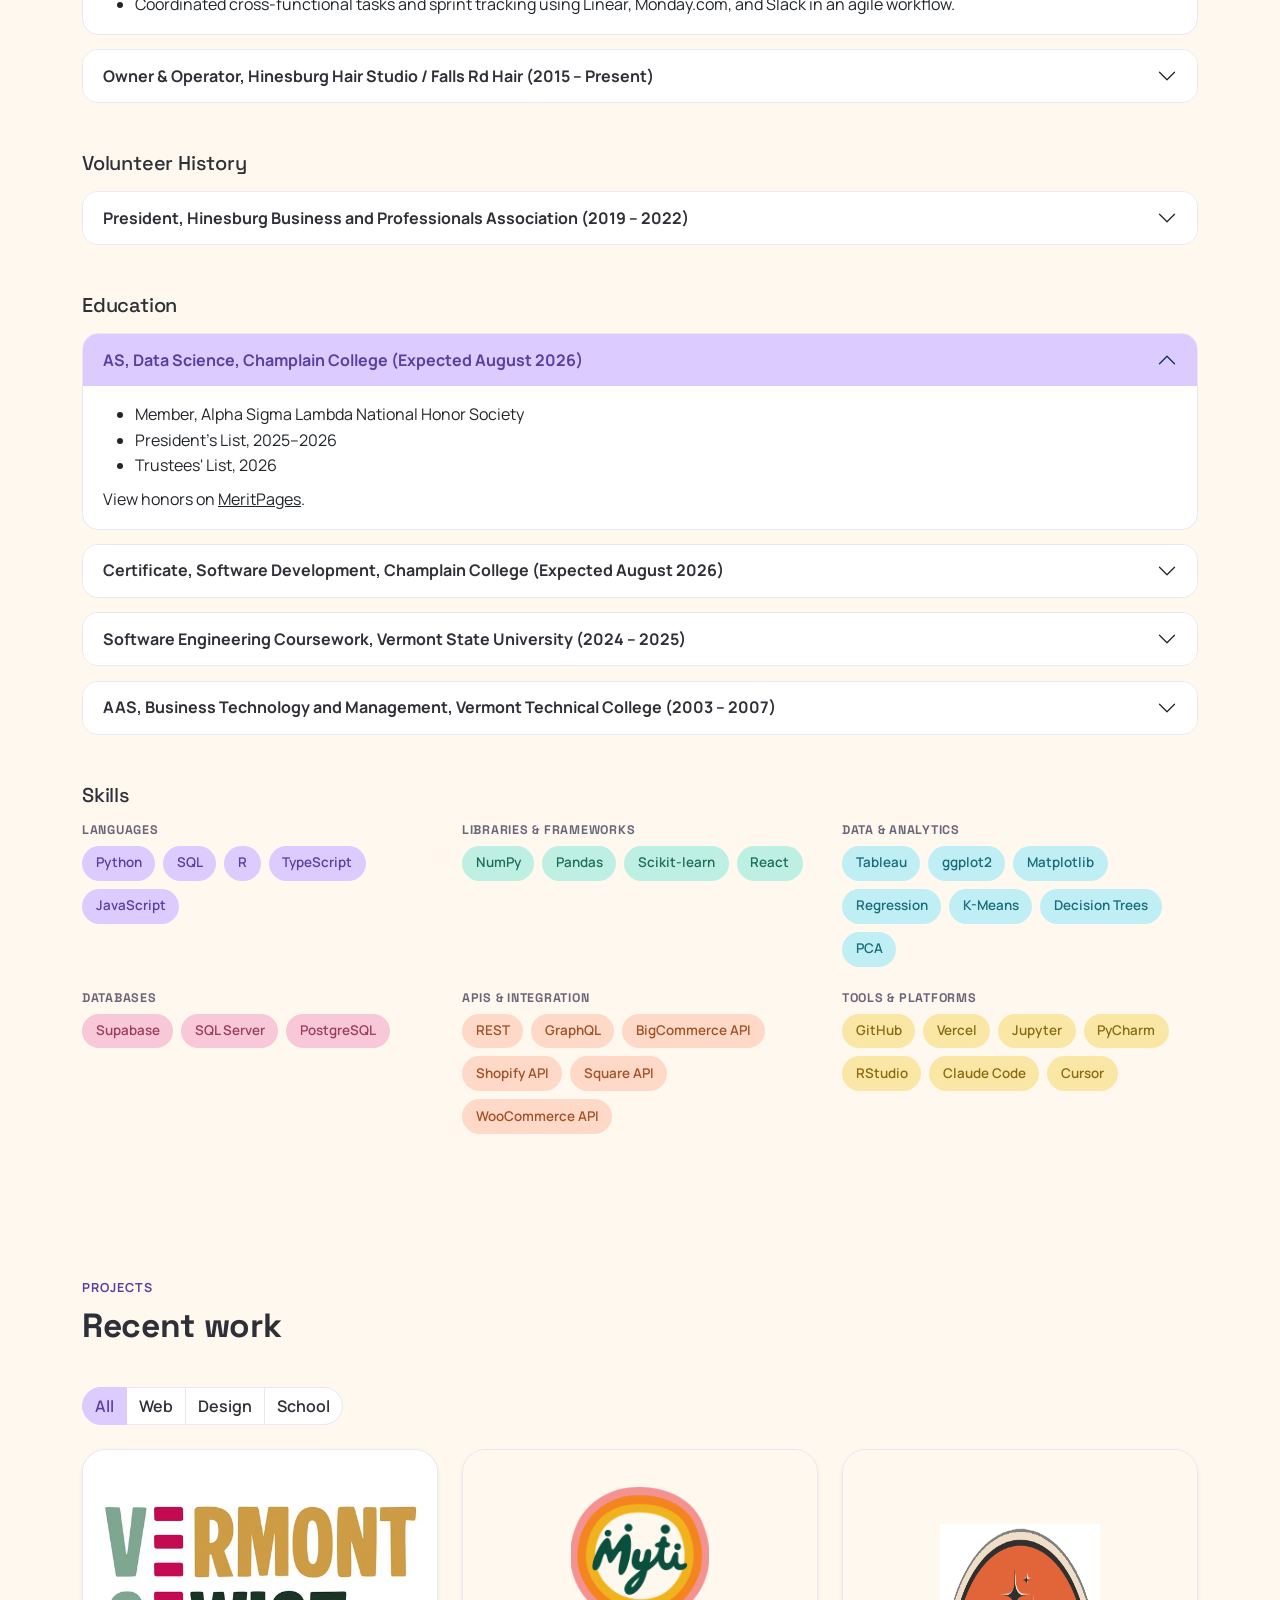
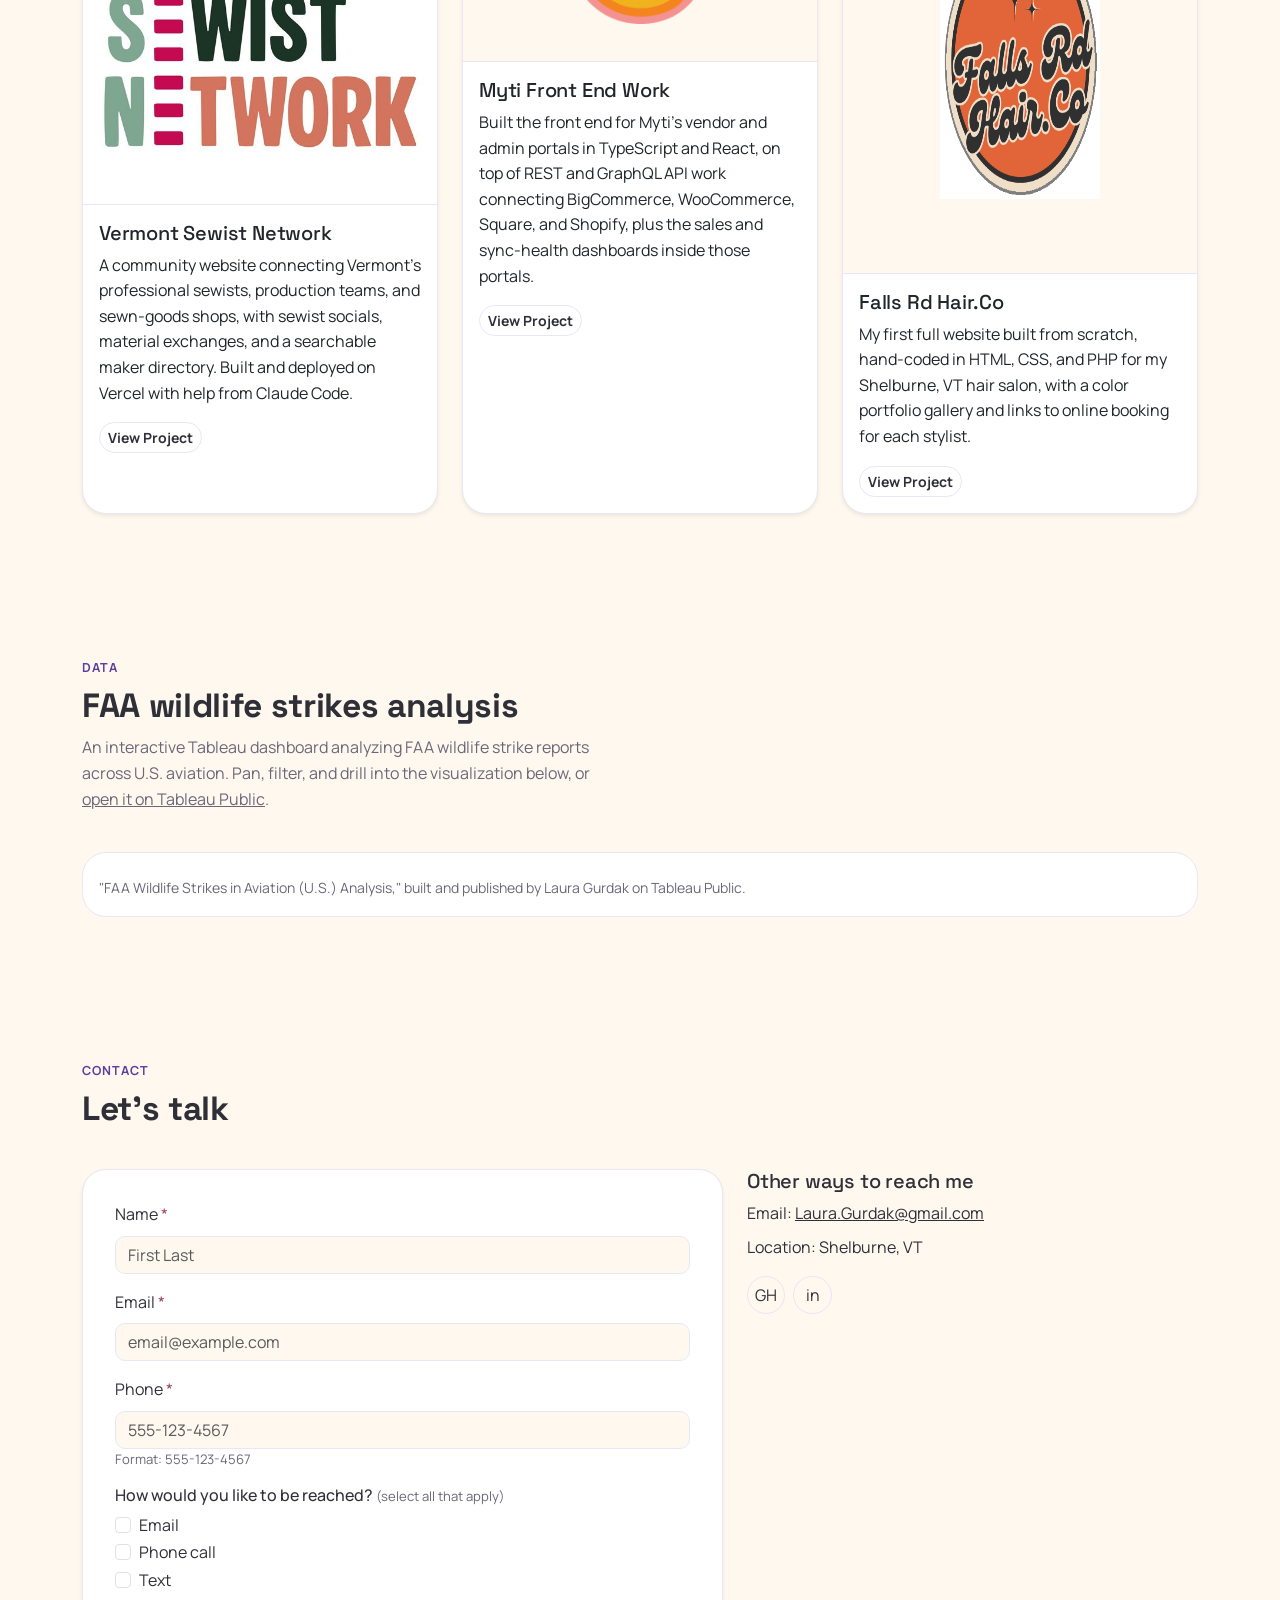
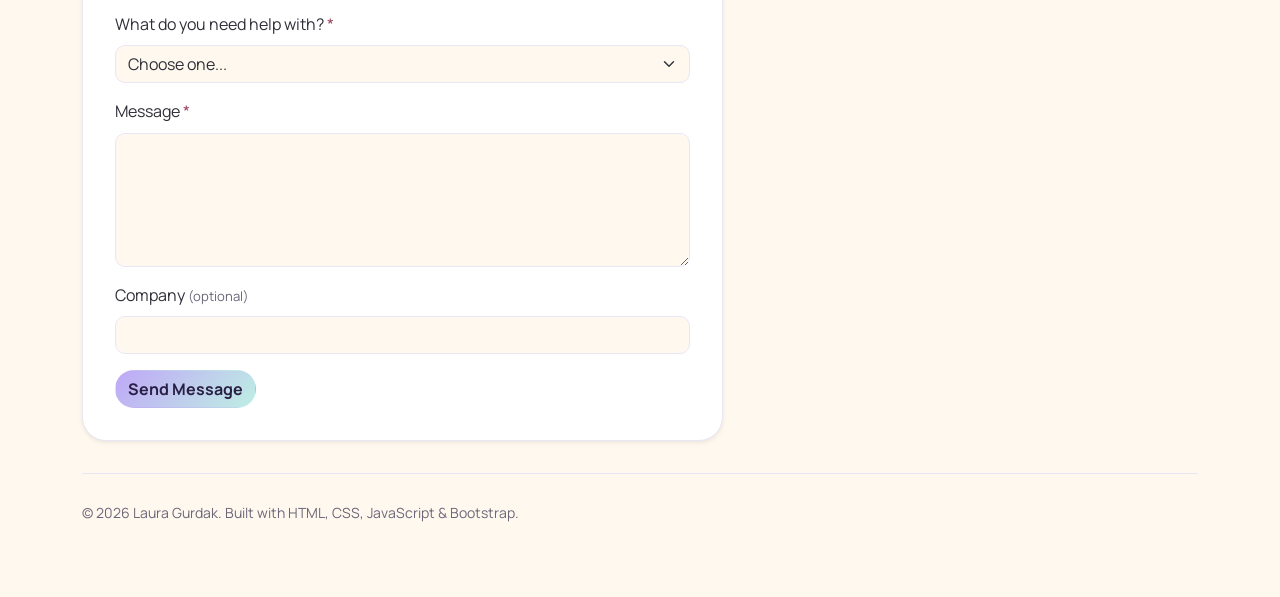
==== commit 25d08e84: "Add Falls Rd Hair.Co as Project Three Replace the placeholder card with the live site link, descript" ====
--- a/index.html
+++ b/index.html
@@ -464,16 +464,16 @@
               </div>
             </div>
           </div>
-          <div class="col" data-category="school">
+          <div class="col" data-category="web">
             <div class="card project-card shadow-sm h-100">
-              <figure class="mb-0">
-                <img src="images/project-3.svg" class="img-fluid w-100" alt="Placeholder thumbnail representing Project Three">
-                <figcaption class="visually-hidden">Project Three thumbnail</figcaption>
+              <figure class="mb-0 project-thumb-logo">
+                <img src="images/fallsrd-logo.png" alt="Falls Rd Hair.Co logo" width="432" height="423" loading="lazy">
+                <figcaption class="visually-hidden">Falls Rd Hair.Co logo</figcaption>
               </figure>
               <div class="card-body">
-                <h3 class="h5 card-title">Project Three</h3>
-                <p class="card-text">Short description of the project, the tools used, and your role.</p>
-                <a href="#" class="btn btn-sm btn-outline-theme">View Project</a>
+                <h3 class="h5 card-title">Falls Rd Hair.Co</h3>
+                <p class="card-text">My first full website built from scratch, hand-coded in HTML, CSS, and PHP for my Shelburne, VT hair salon, with a color portfolio gallery and links to online booking for each stylist.</p>
+                <a href="https://fallsrdhair.co/" target="_blank" rel="noopener noreferrer" class="btn btn-sm btn-outline-theme">View Project</a>
               </div>
             </div>
           </div>
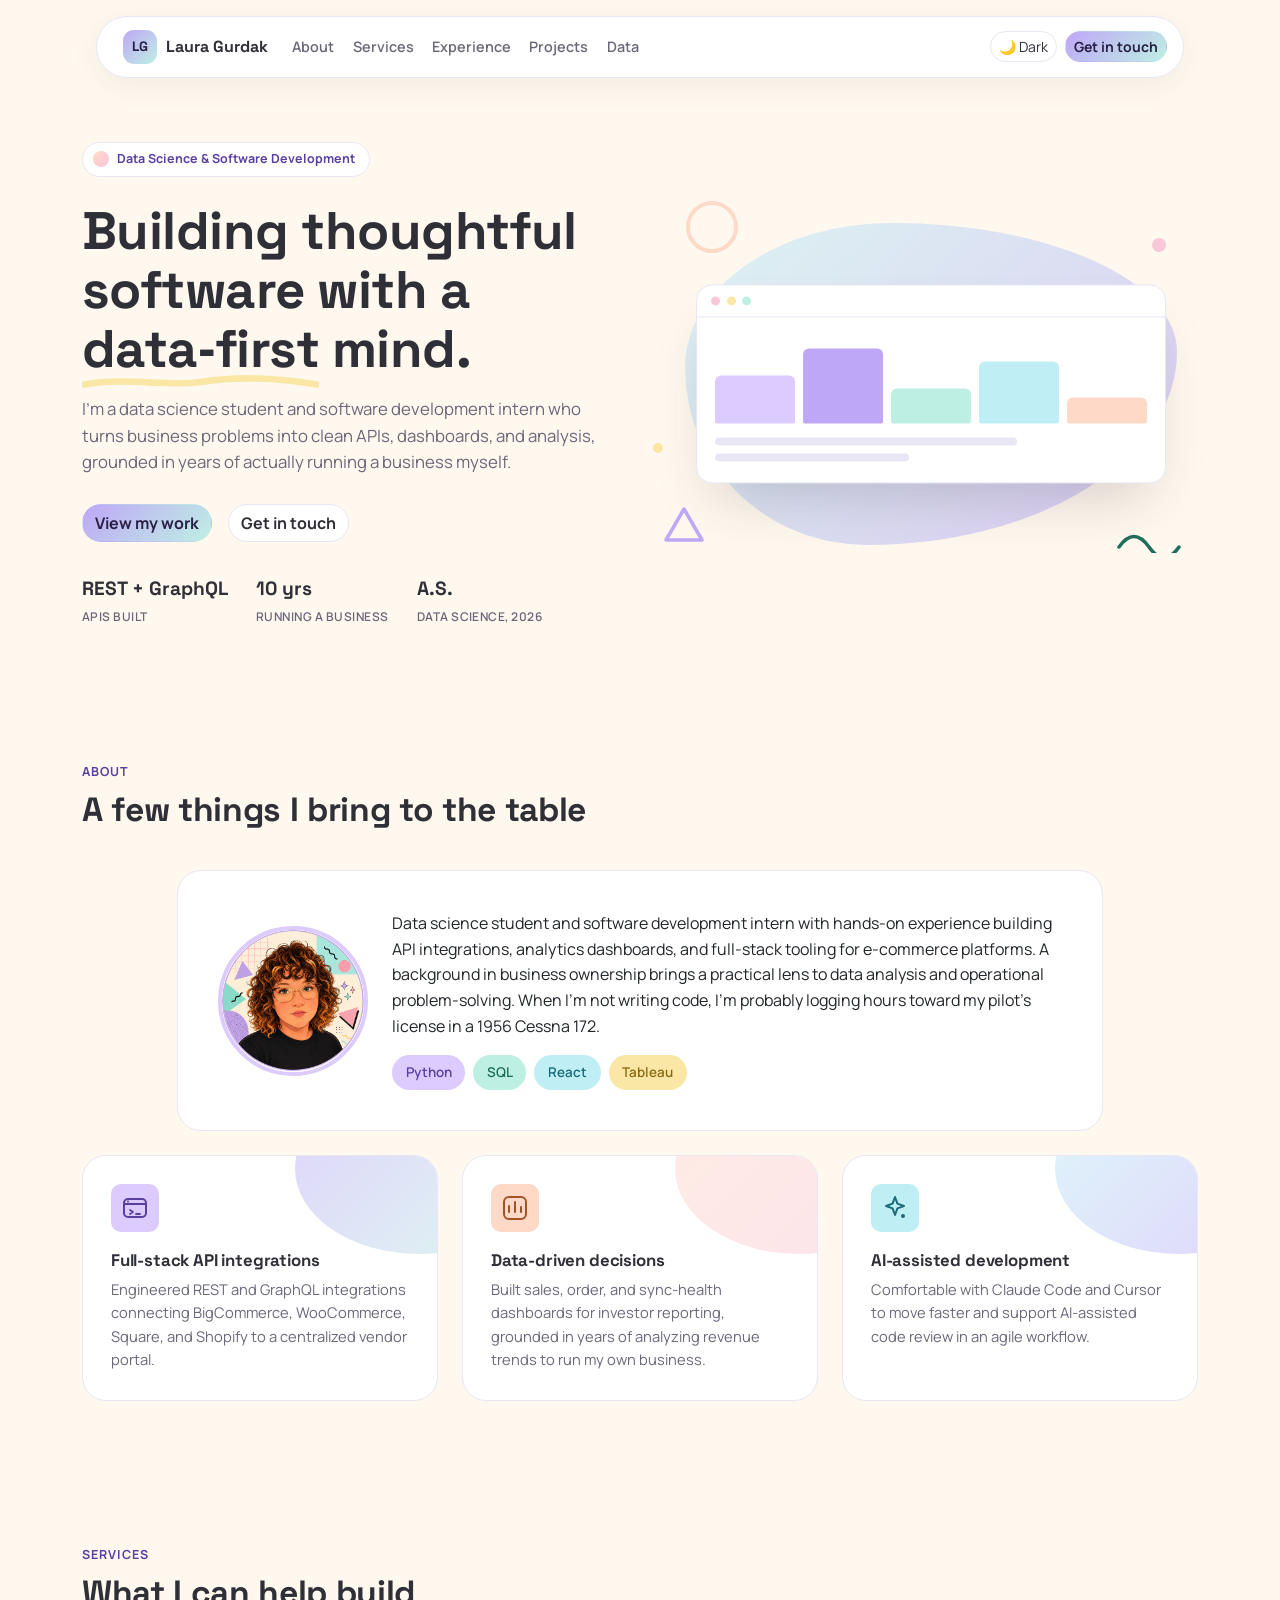
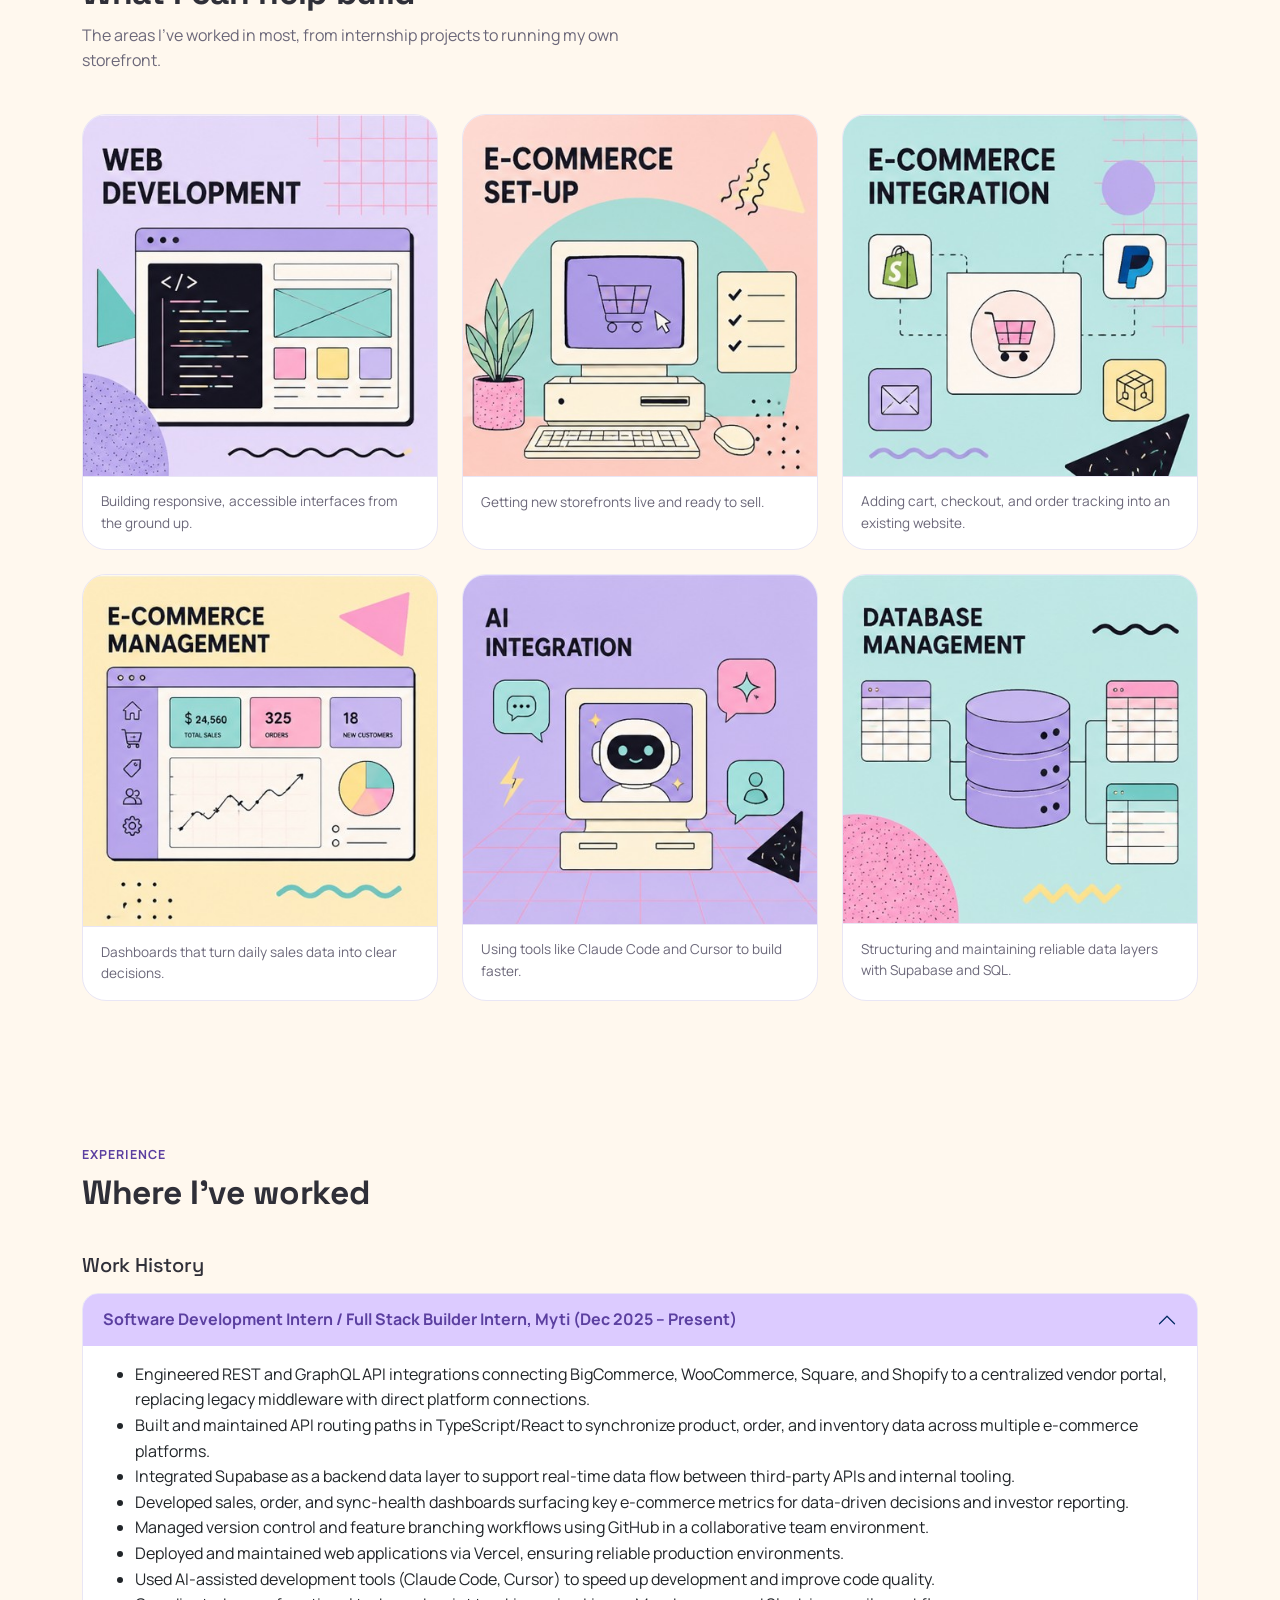
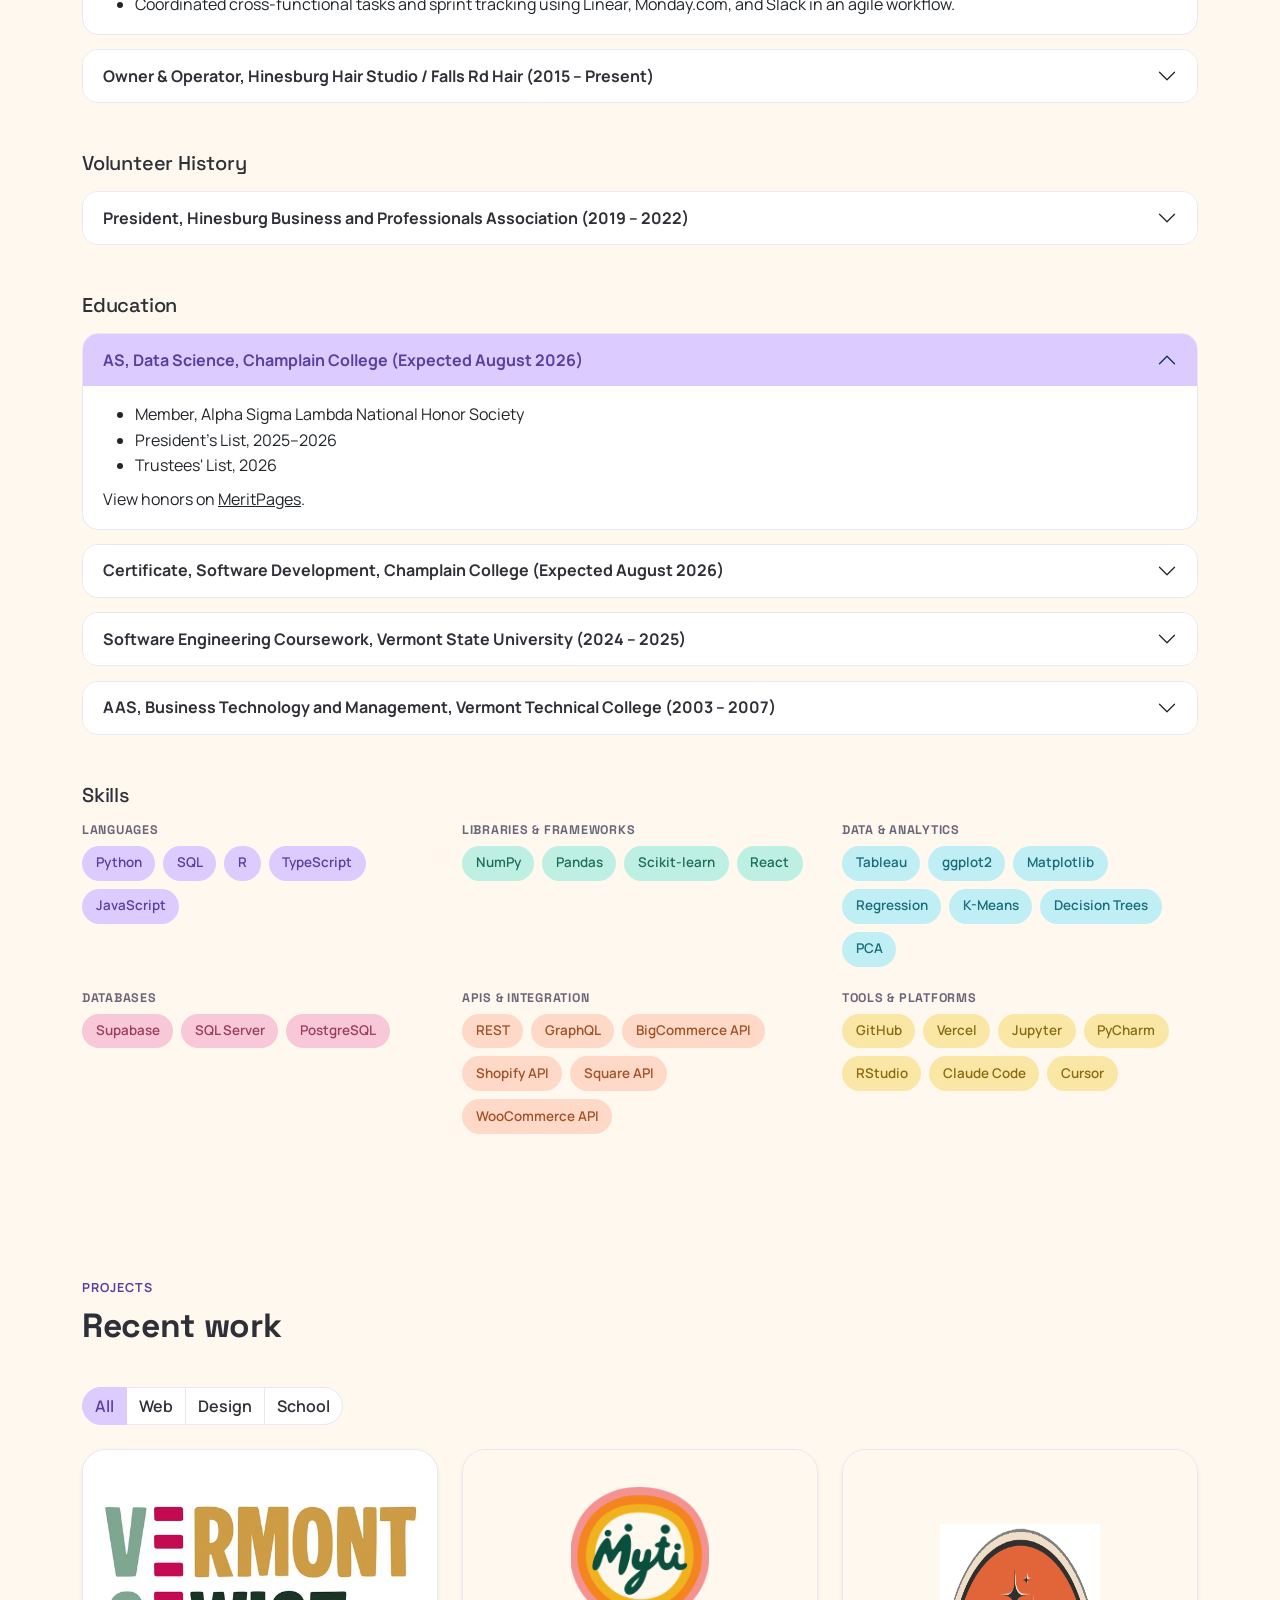
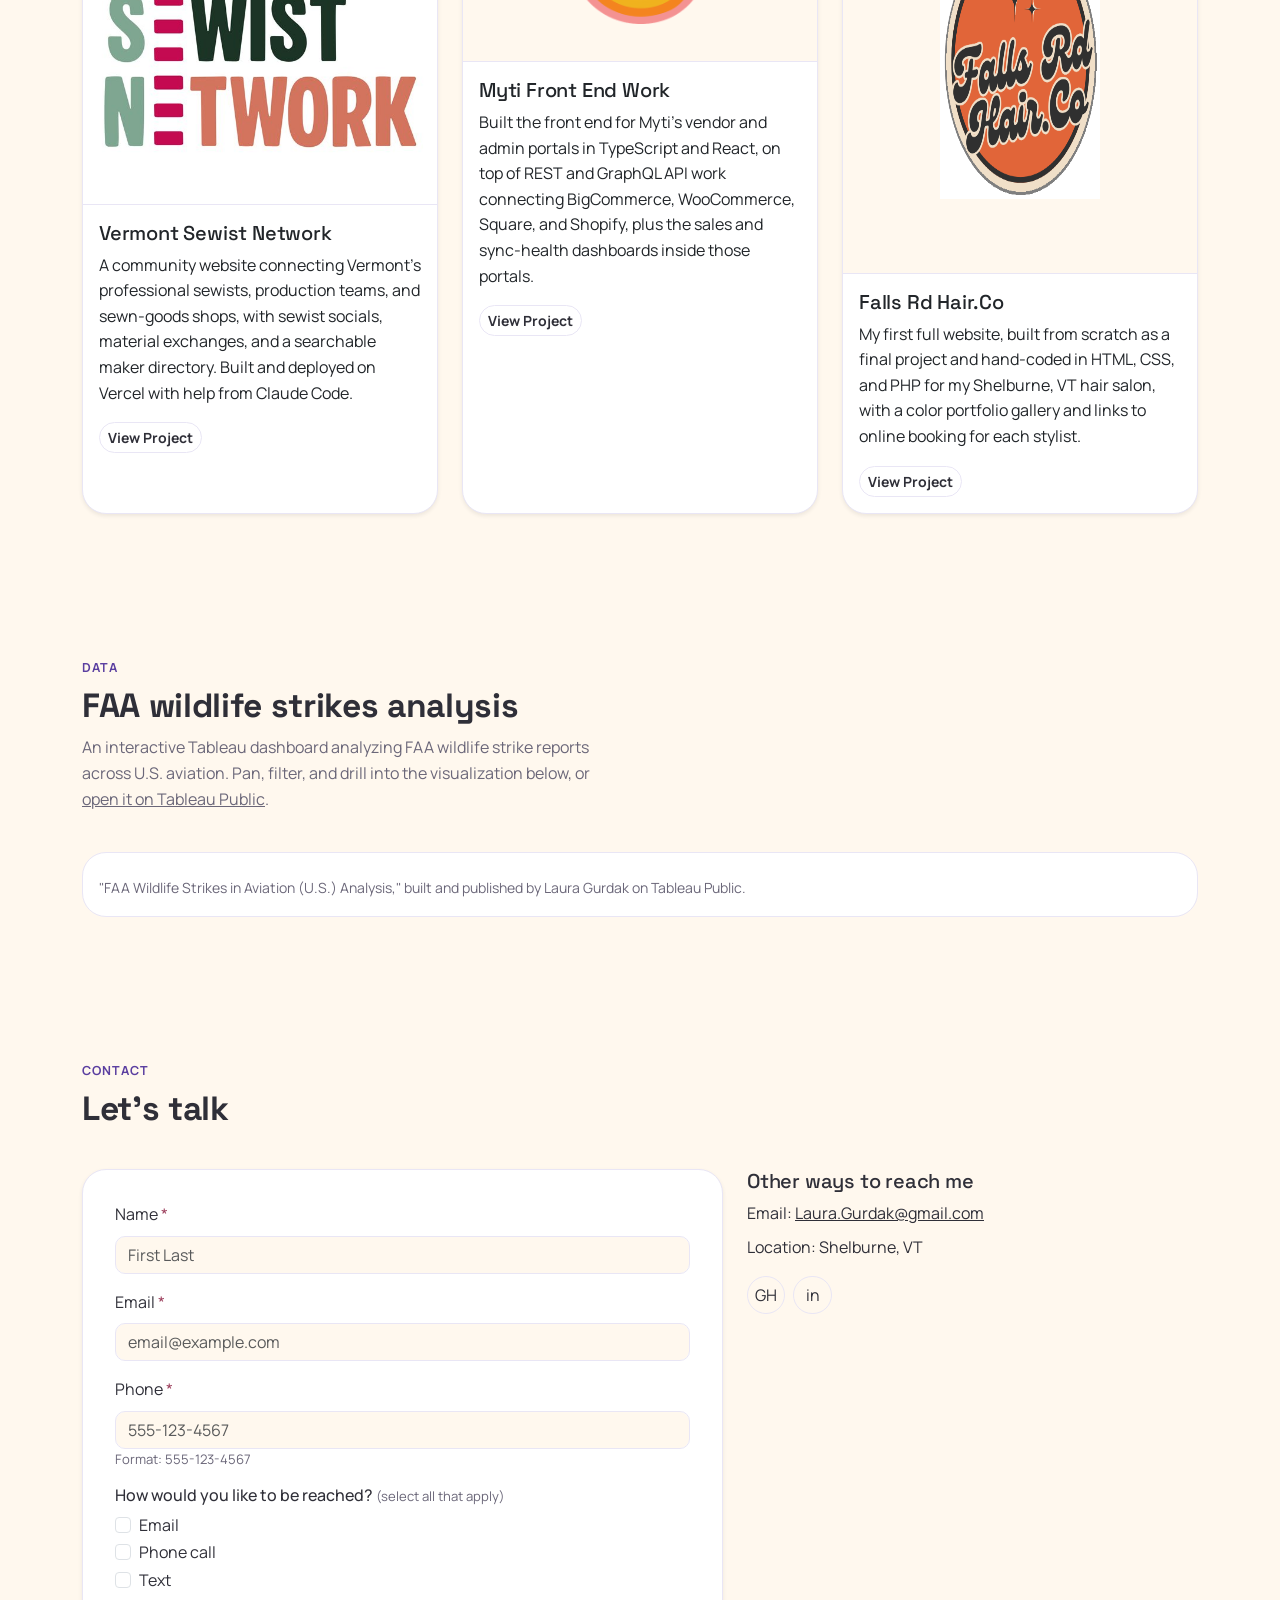
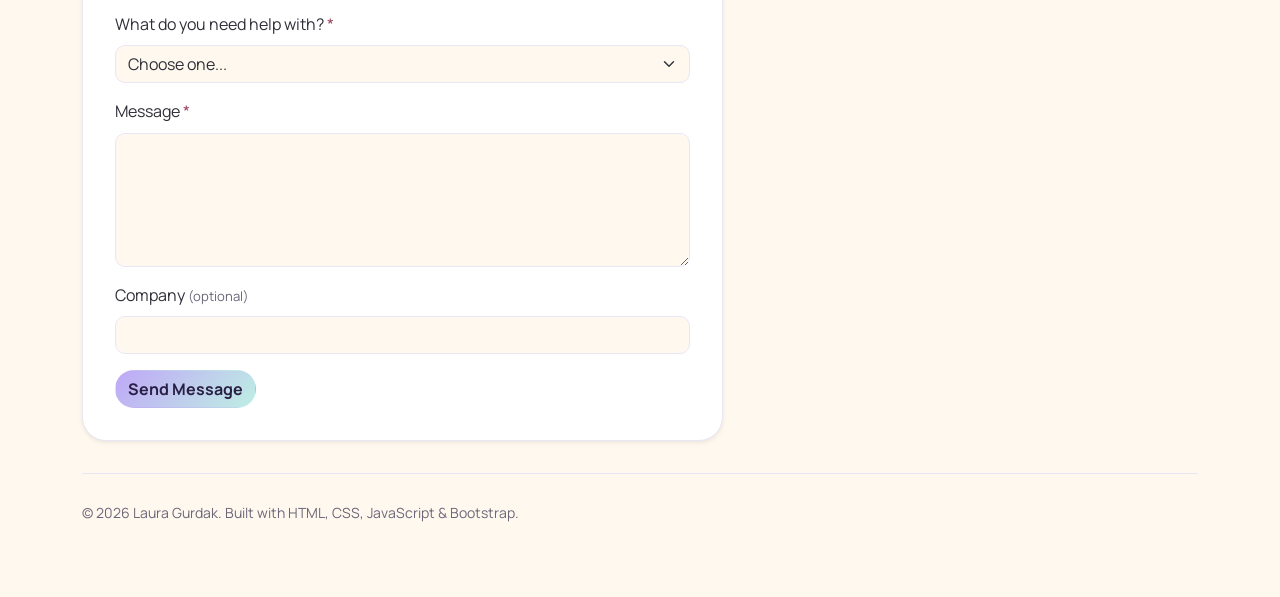
==== commit b0ce72e6: "Move Falls Rd Hair.Co to School and note it was a final project Co-Authored-By: Claude Sonnet 5 <nor" ====
--- a/index.html
+++ b/index.html
@@ -464,7 +464,7 @@
               </div>
             </div>
           </div>
-          <div class="col" data-category="web">
+          <div class="col" data-category="school">
             <div class="card project-card shadow-sm h-100">
               <figure class="mb-0 project-thumb-logo">
                 <img src="images/fallsrd-logo.png" alt="Falls Rd Hair.Co logo" width="432" height="423" loading="lazy">
@@ -472,7 +472,7 @@
               </figure>
               <div class="card-body">
                 <h3 class="h5 card-title">Falls Rd Hair.Co</h3>
-                <p class="card-text">My first full website built from scratch, hand-coded in HTML, CSS, and PHP for my Shelburne, VT hair salon, with a color portfolio gallery and links to online booking for each stylist.</p>
+                <p class="card-text">My first full website, built from scratch as a final project and hand-coded in HTML, CSS, and PHP for my Shelburne, VT hair salon, with a color portfolio gallery and links to online booking for each stylist.</p>
                 <a href="https://fallsrdhair.co/" target="_blank" rel="noopener noreferrer" class="btn btn-sm btn-outline-theme">View Project</a>
               </div>
             </div>
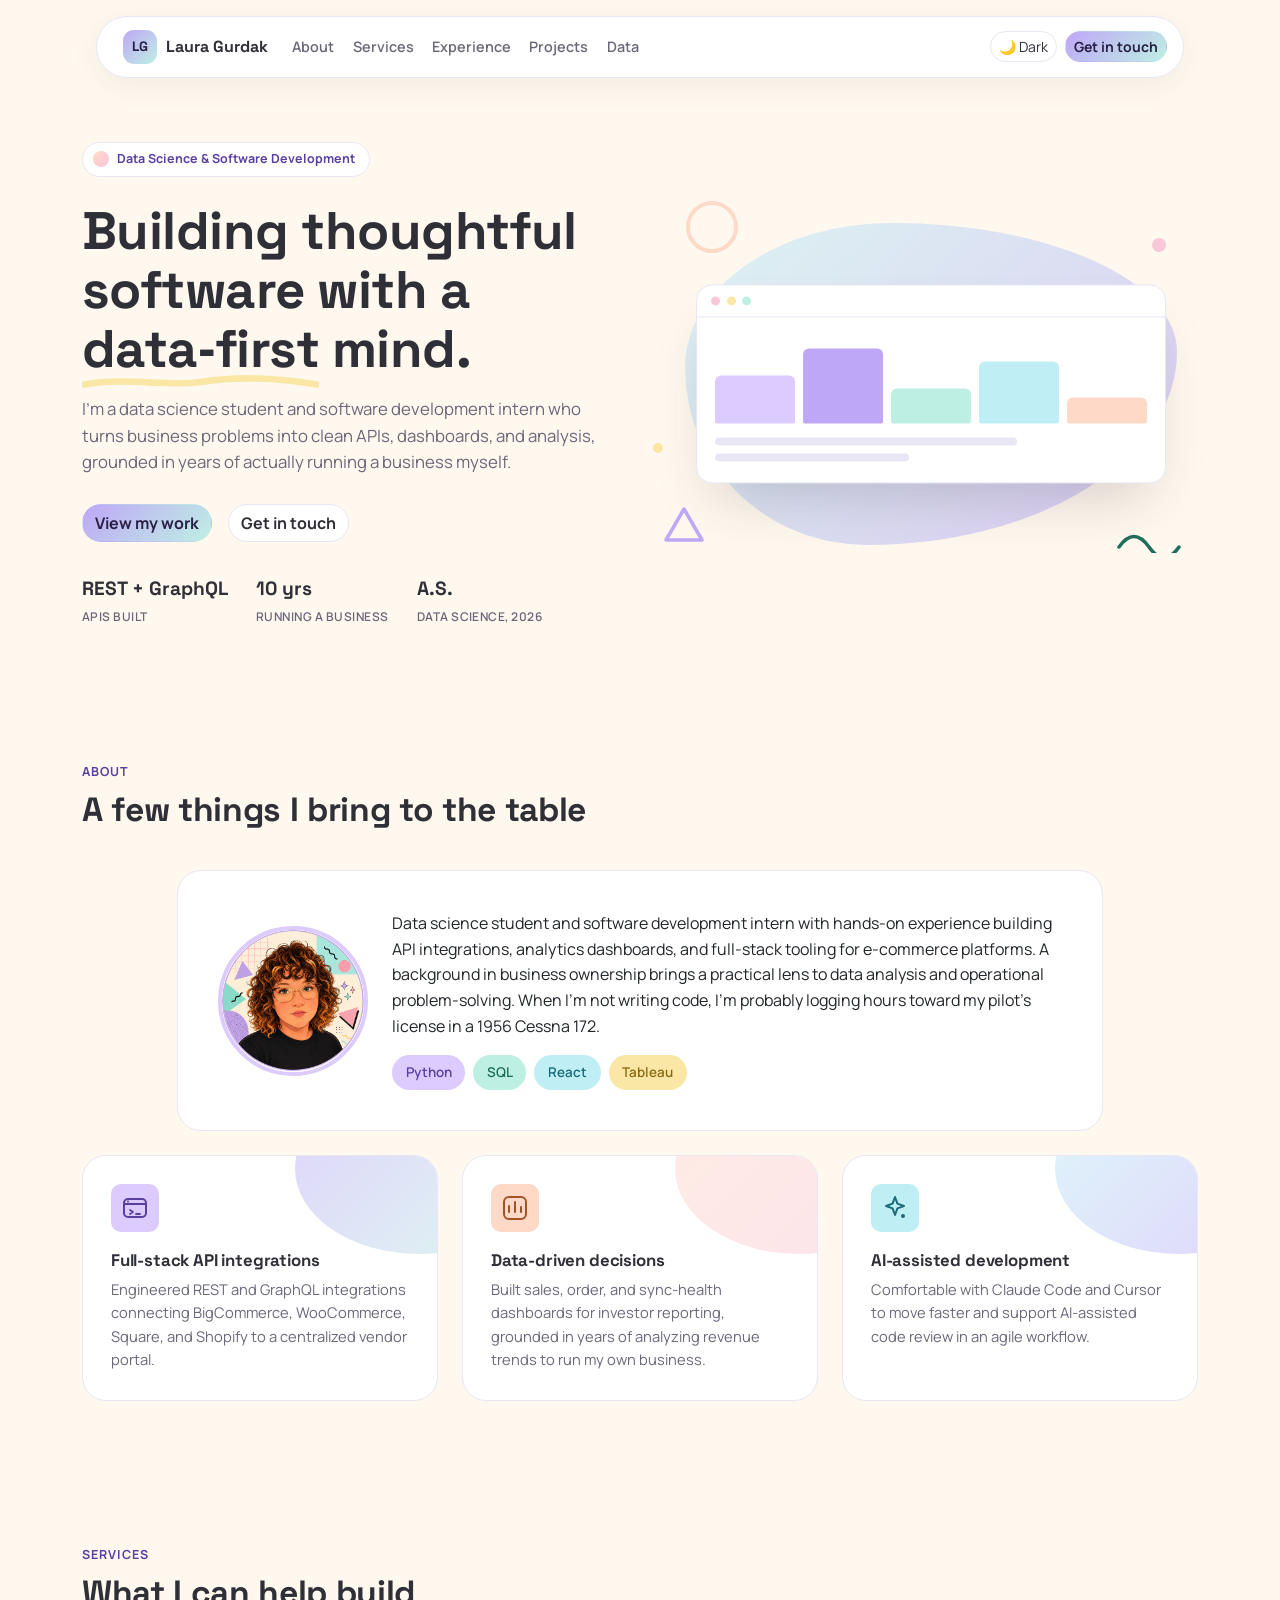
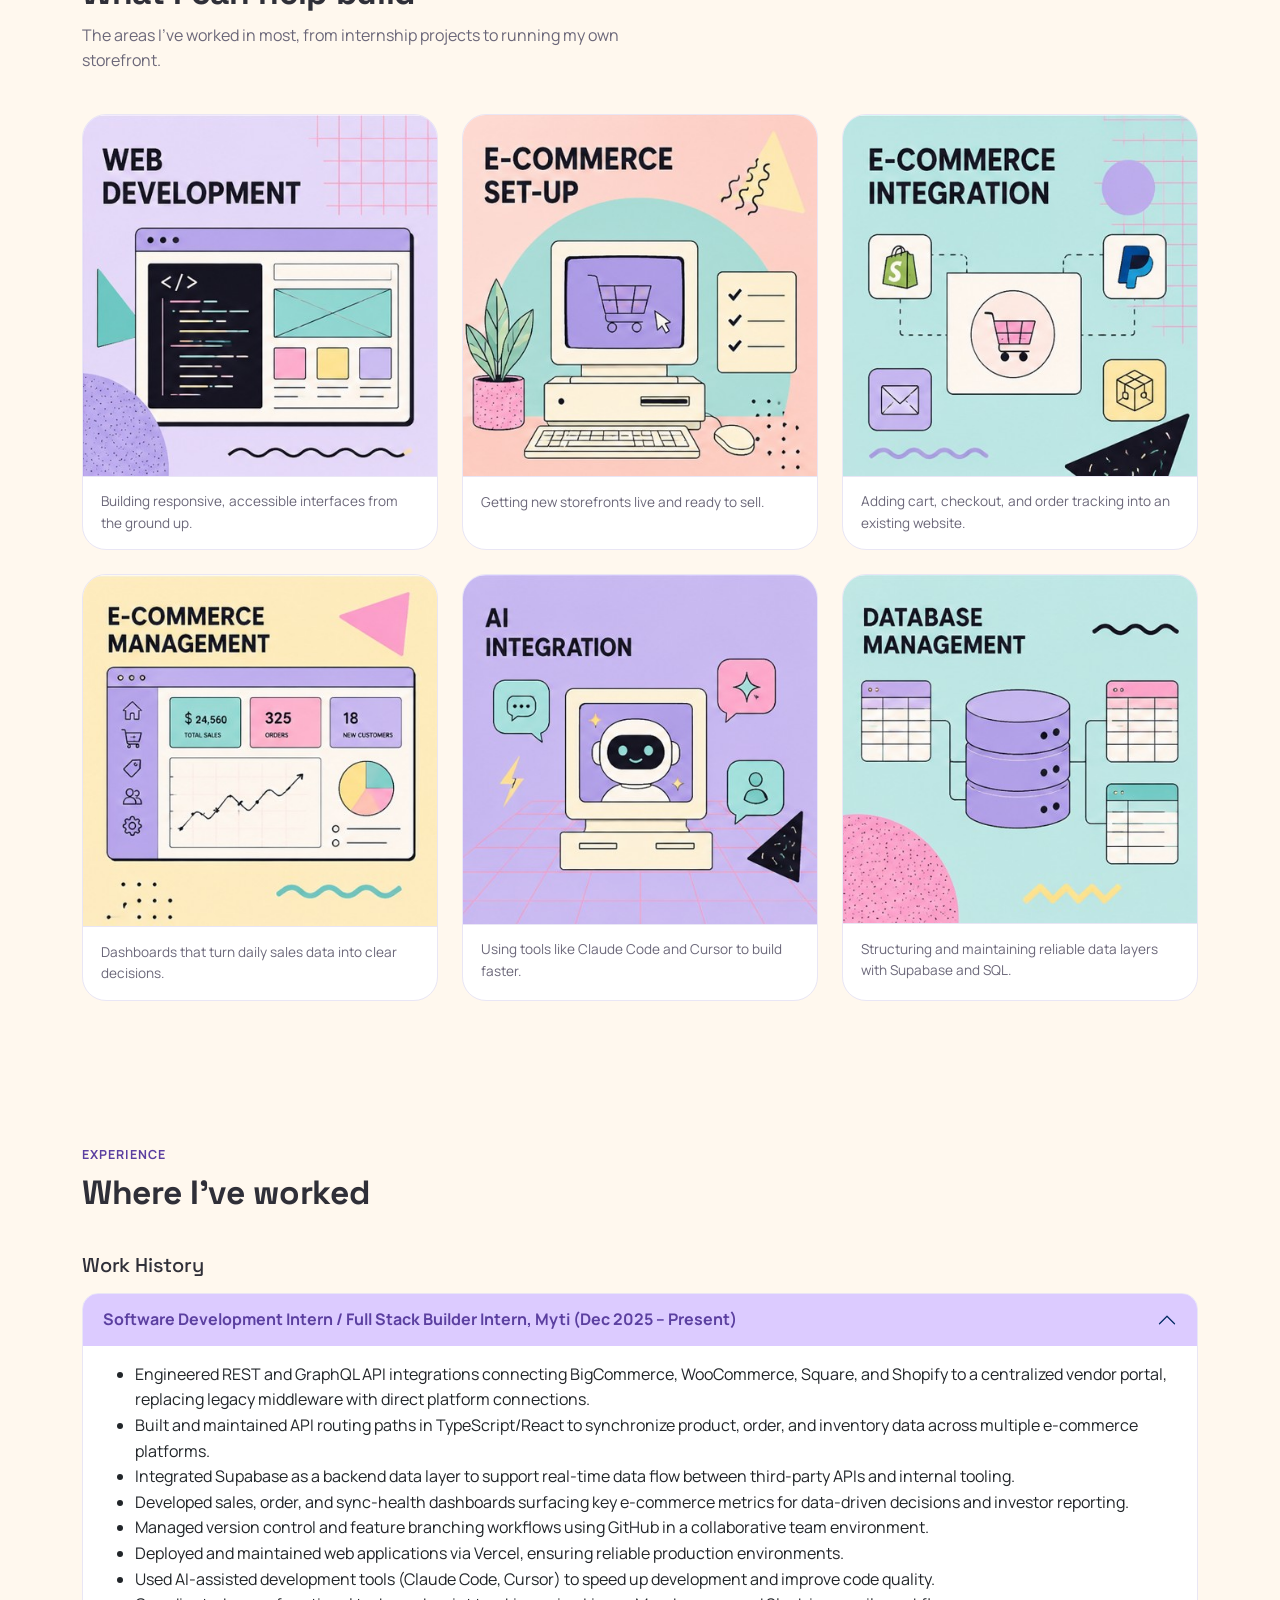
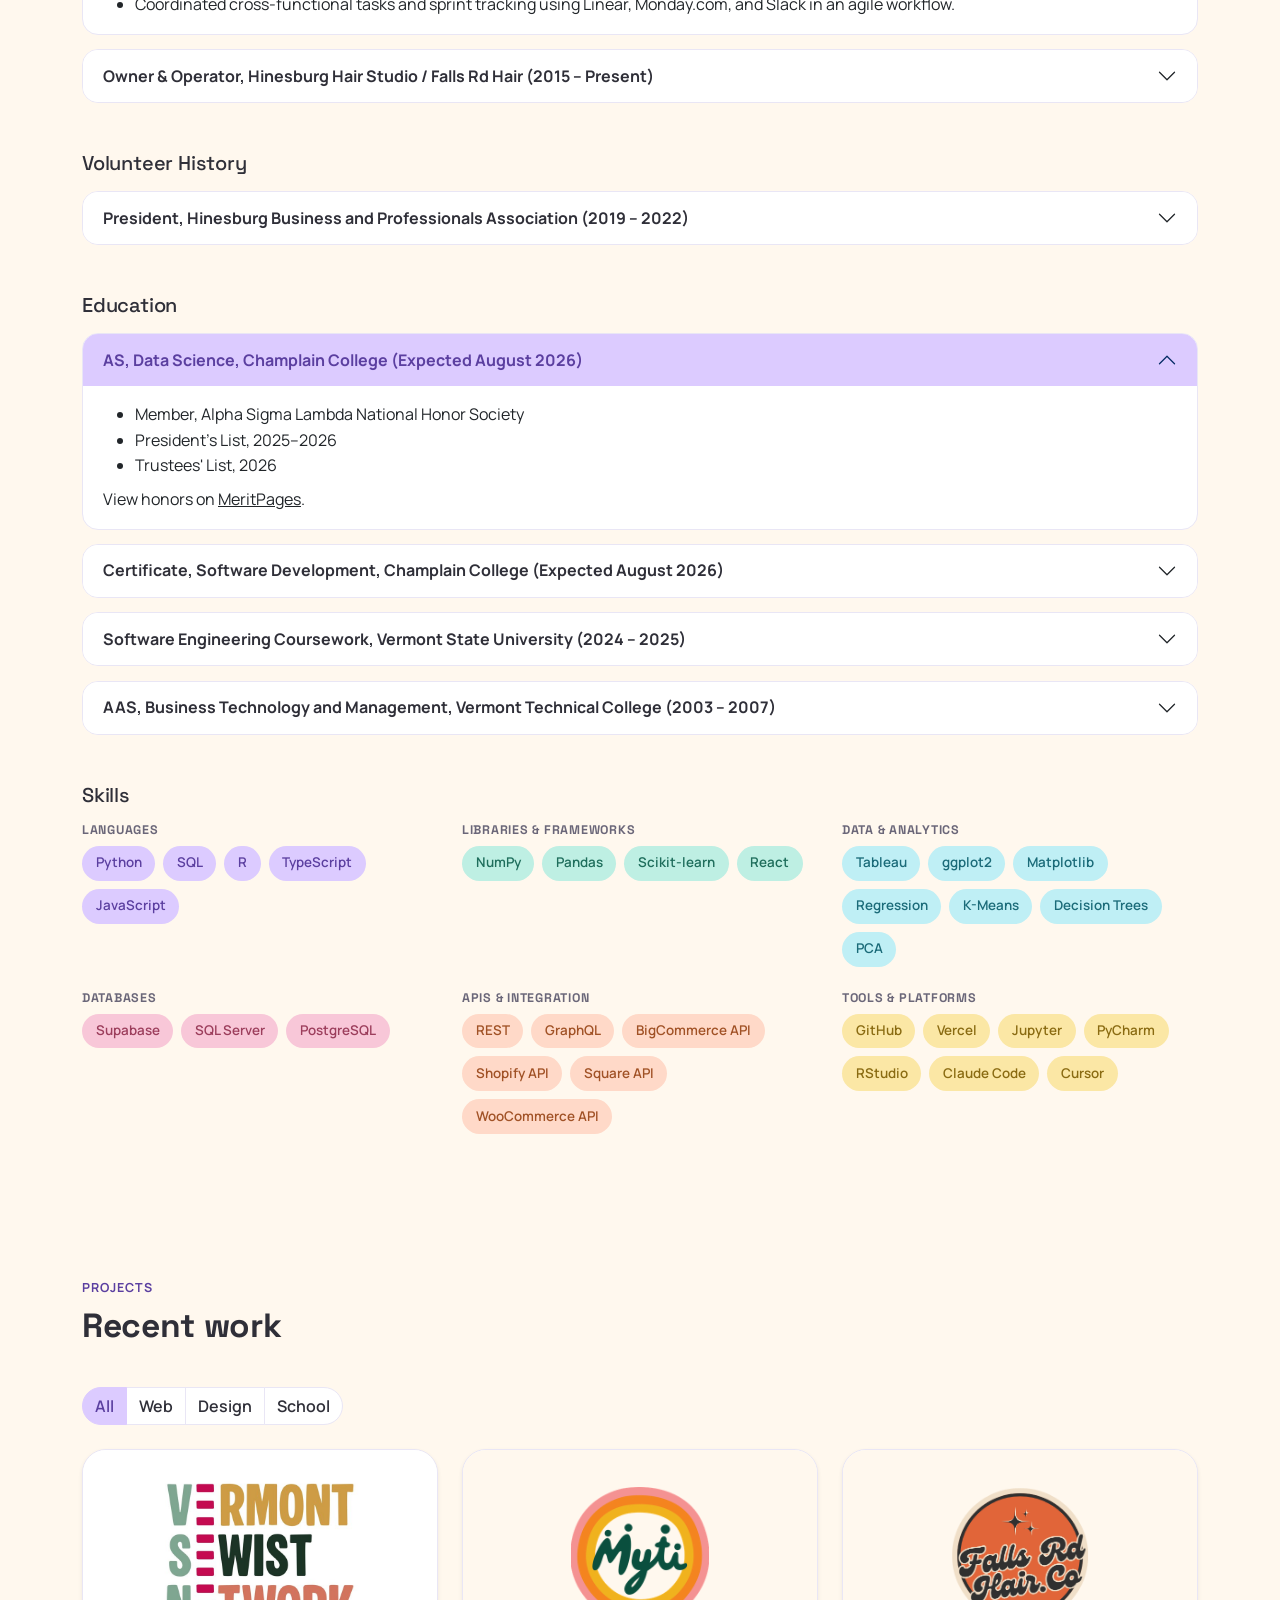
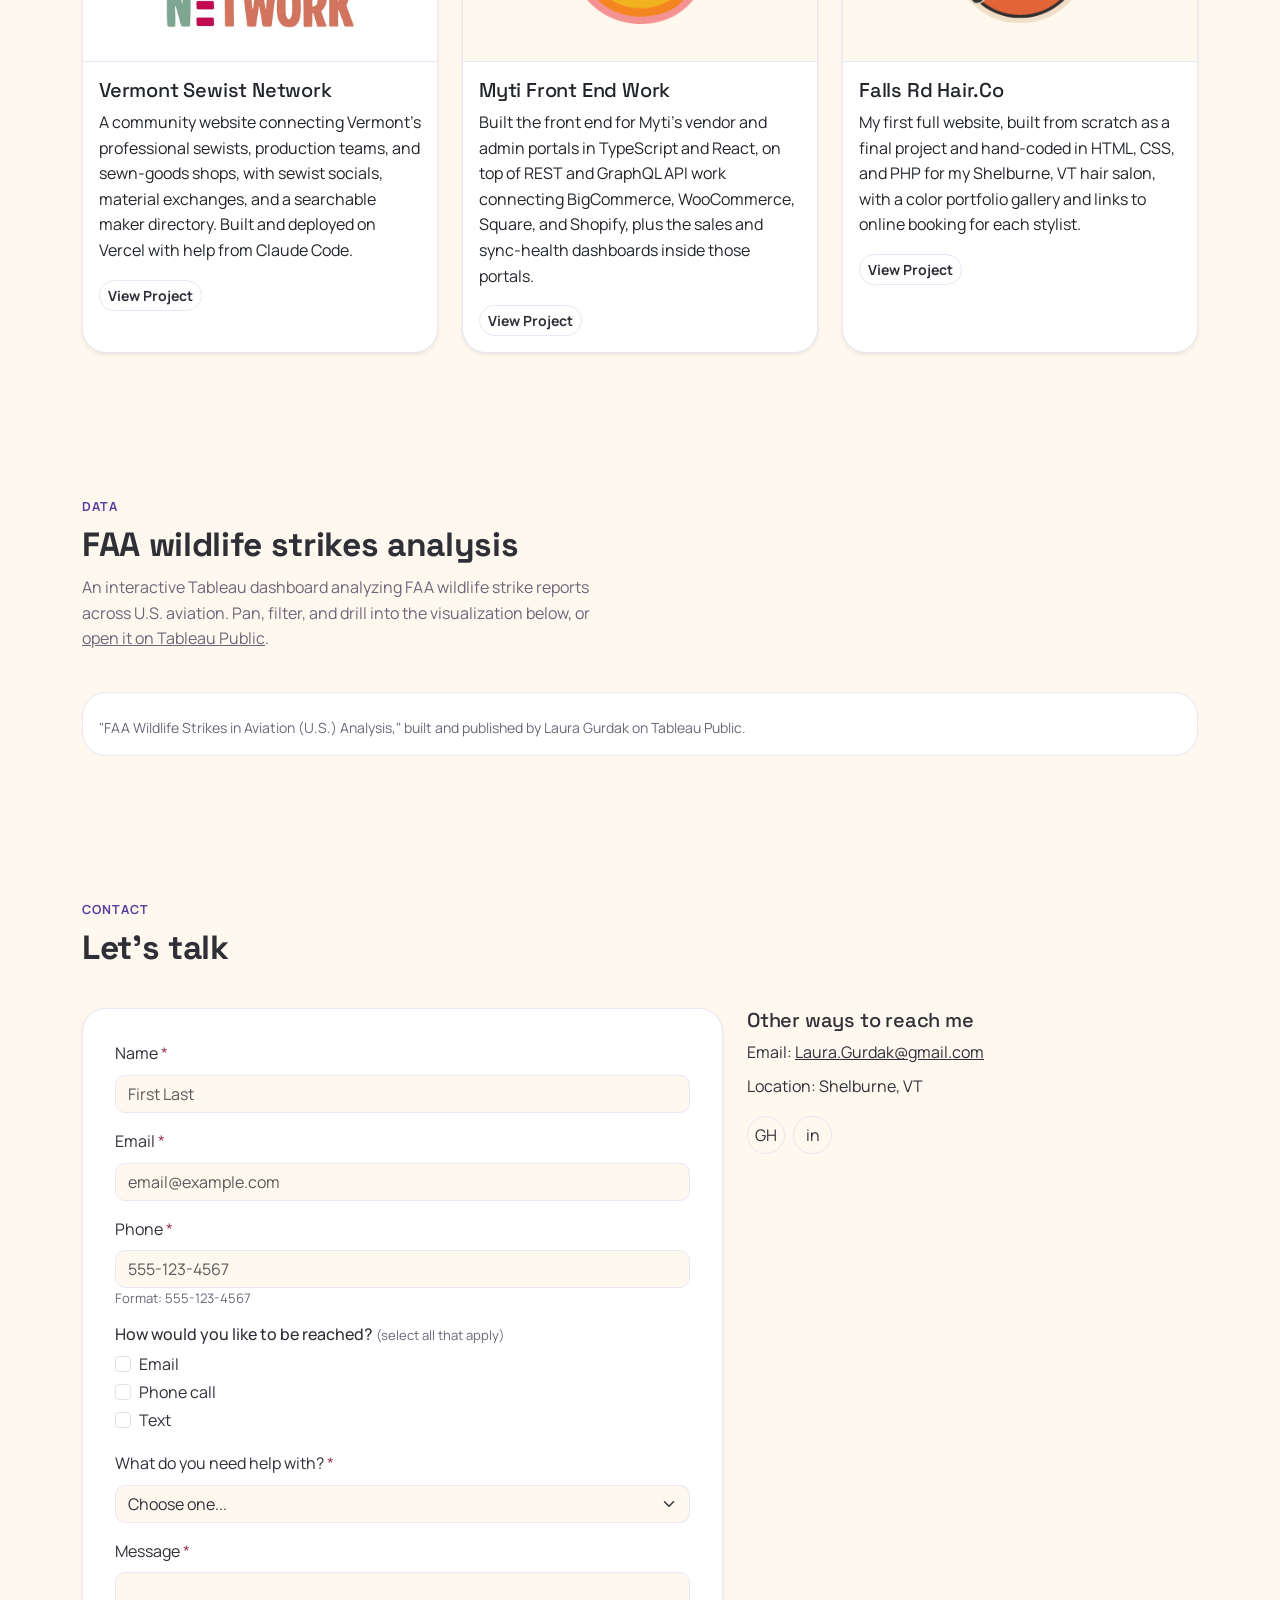
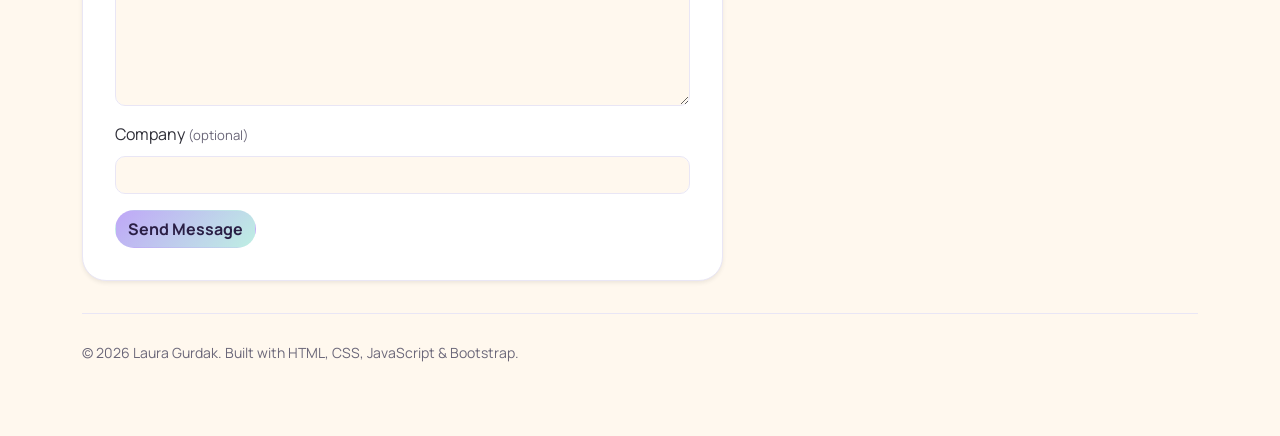
==== commit 8f48e2e8: "Fix logo thumbnails: square transparent Falls Rd logo, VSN card height Use the cropped, transparent-" ====
--- a/index.html
+++ b/index.html
@@ -467,7 +467,7 @@
           <div class="col" data-category="school">
             <div class="card project-card shadow-sm h-100">
               <figure class="mb-0 project-thumb-logo">
-                <img src="images/fallsrd-logo.png" alt="Falls Rd Hair.Co logo" width="432" height="423" loading="lazy">
+                <img src="images/fallsrd-logo.png" alt="Falls Rd Hair.Co logo" width="305" height="305" loading="lazy">
                 <figcaption class="visually-hidden">Falls Rd Hair.Co logo</figcaption>
               </figure>
               <div class="card-body">
--- a/css/style.css
+++ b/css/style.css
@@ -707,6 +707,7 @@
 
 .project-thumb-logo img {
   width: auto;
+  height: auto; /* keep the ratio when the img carries width/height attributes */
   max-width: 45%;
   max-height: 65%;
   border-bottom: none;
@@ -718,10 +719,21 @@
   background-color: #ffffff; /* matches the logo's own white; --white turns dark in dark mode */
 }
 
+.project-thumb-logo--full {
+  position: relative;
+  overflow: hidden;
+}
+
+/* absolutely positioned so the square image can't push the frame taller
+   than its 400:240 box */
 .project-thumb-logo--full img {
+  position: absolute;
+  inset: 0;
+  margin: auto;
+  width: auto;
+  height: 100%;
   max-width: 100%;
   max-height: 100%;
-  height: 100%;
   object-fit: contain;
 }
 
